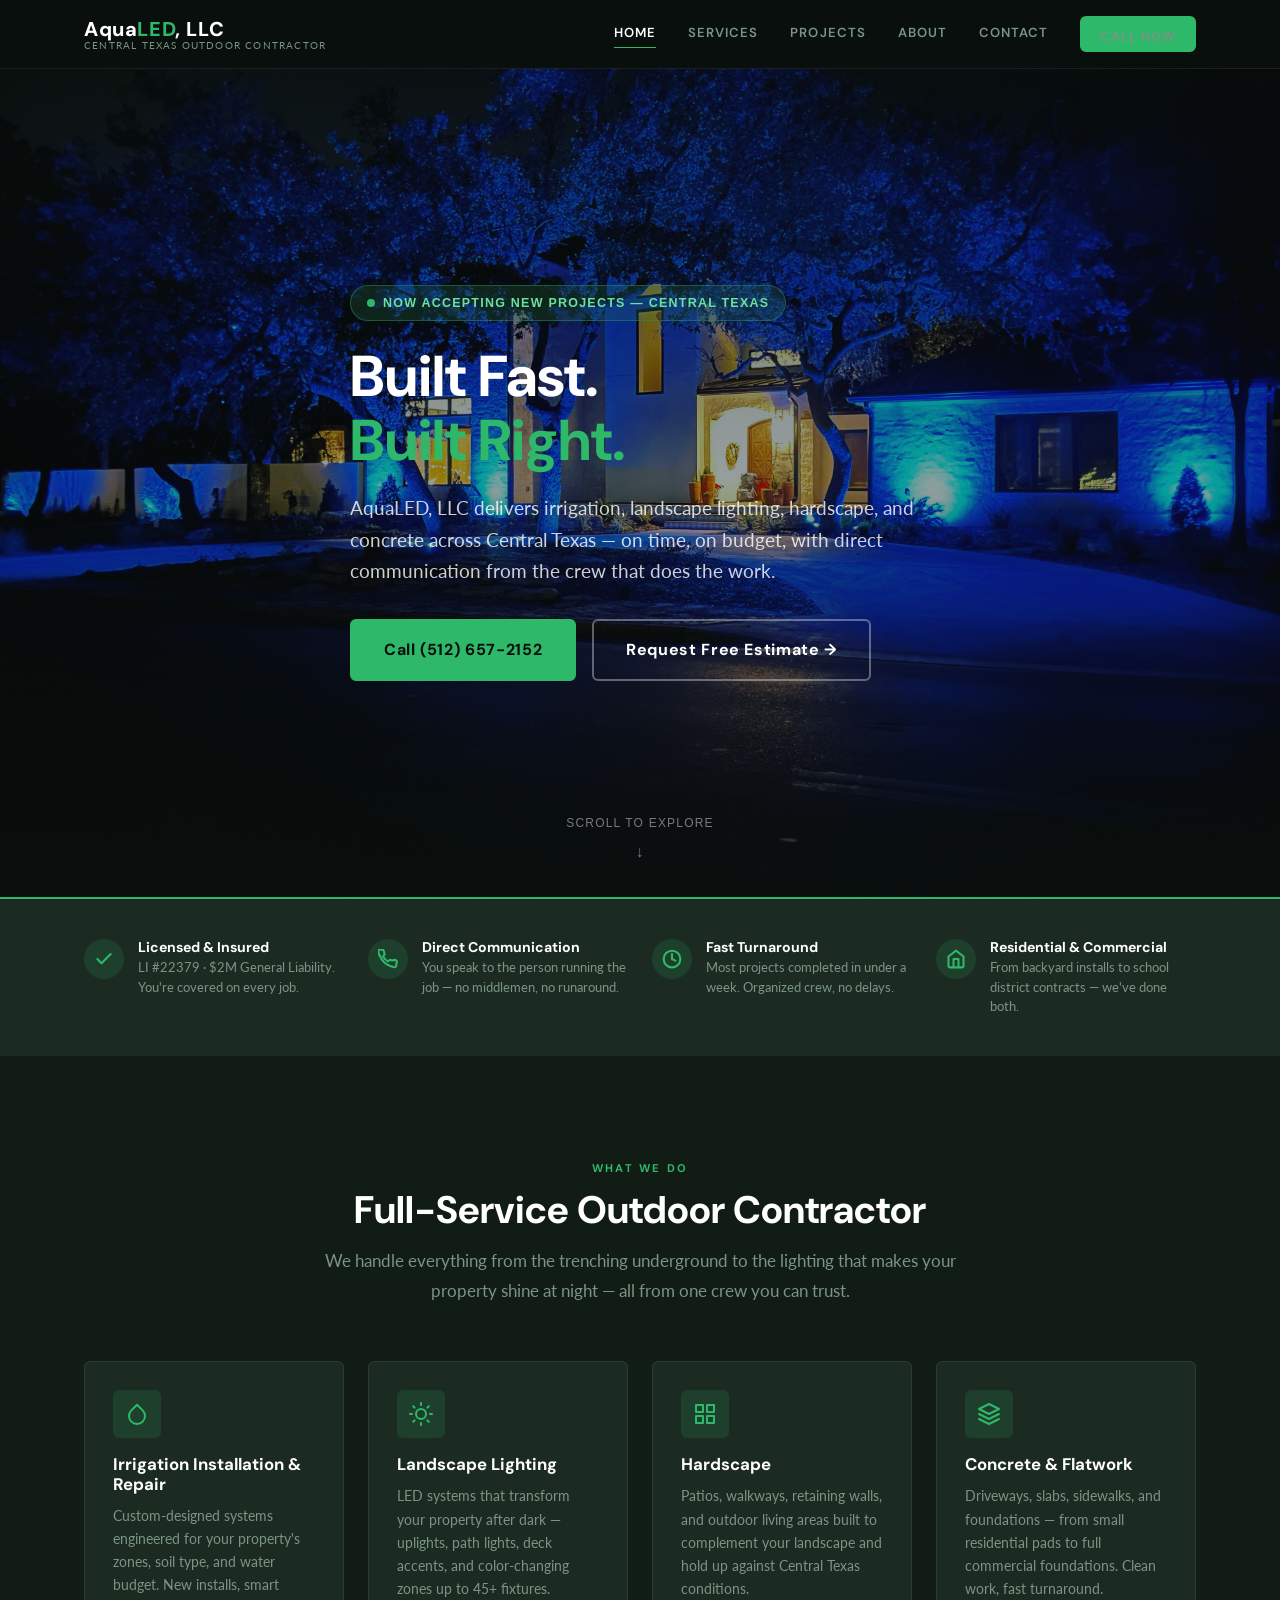
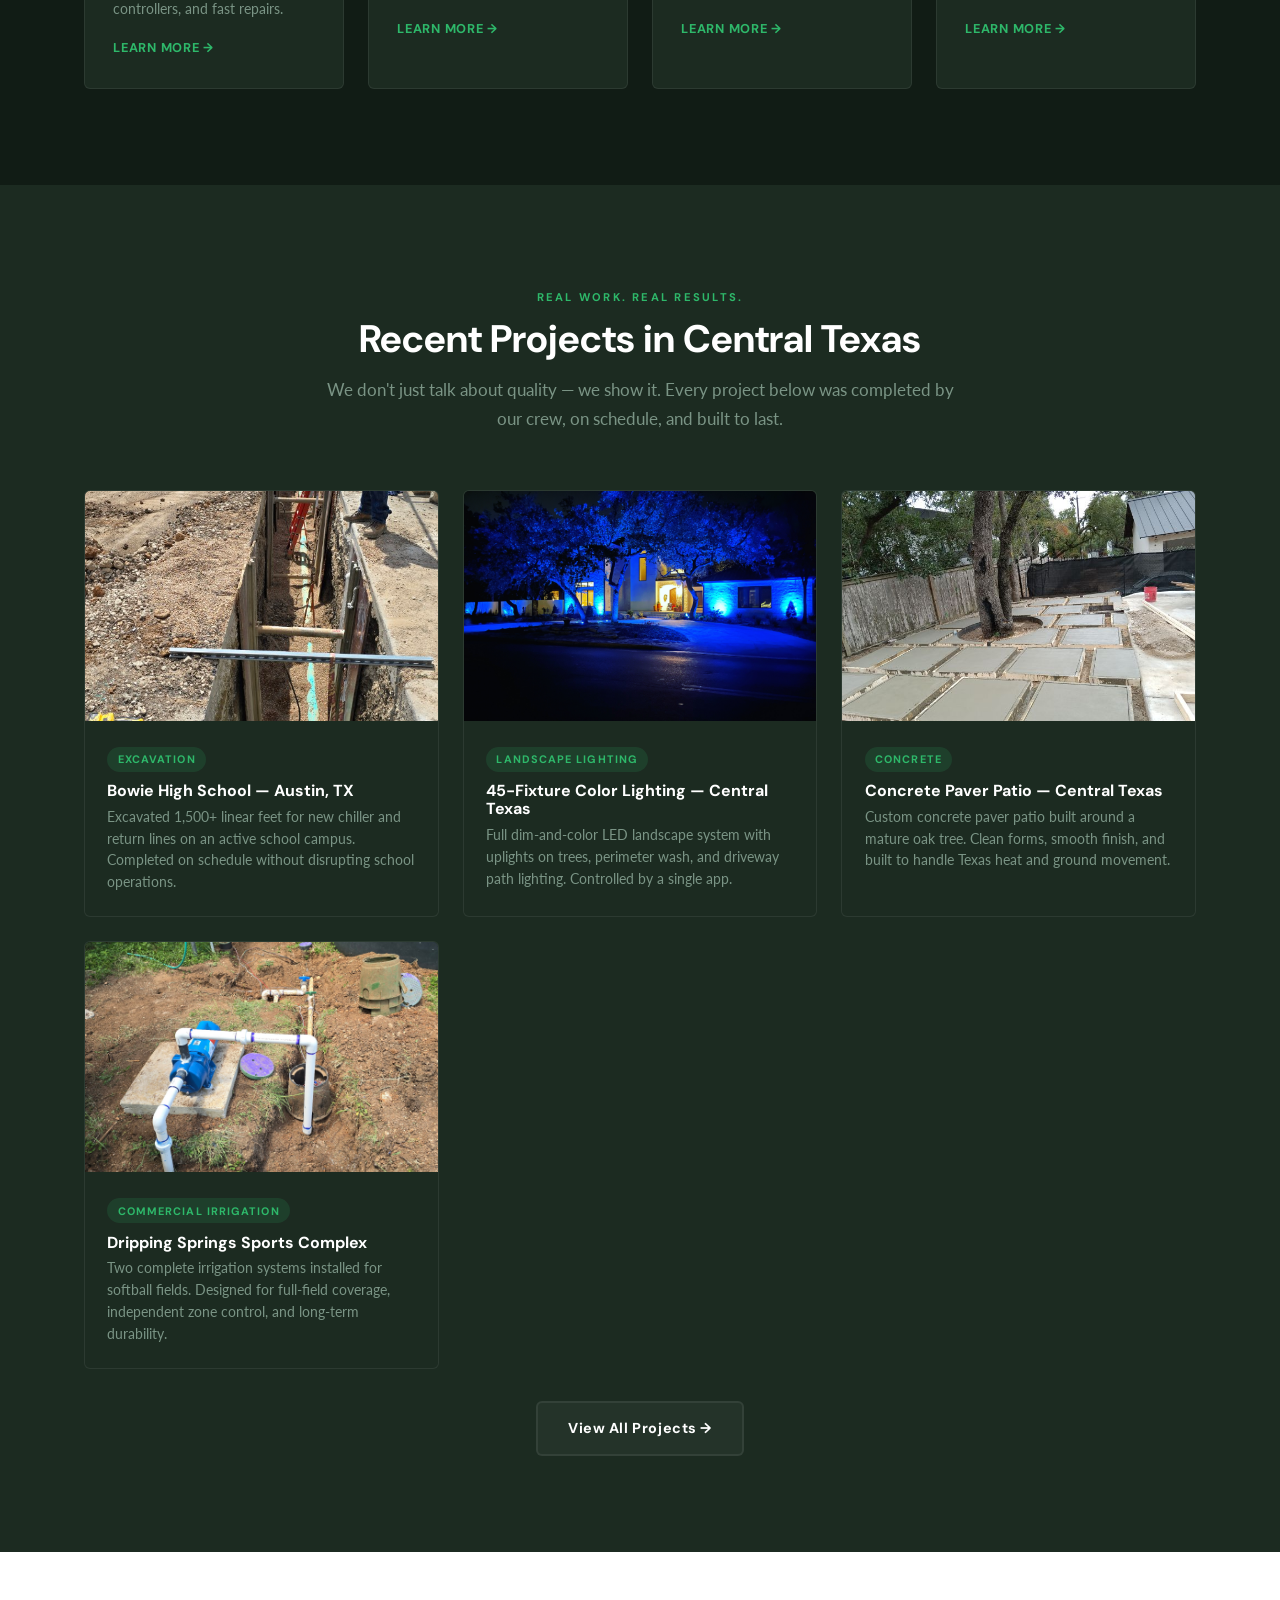
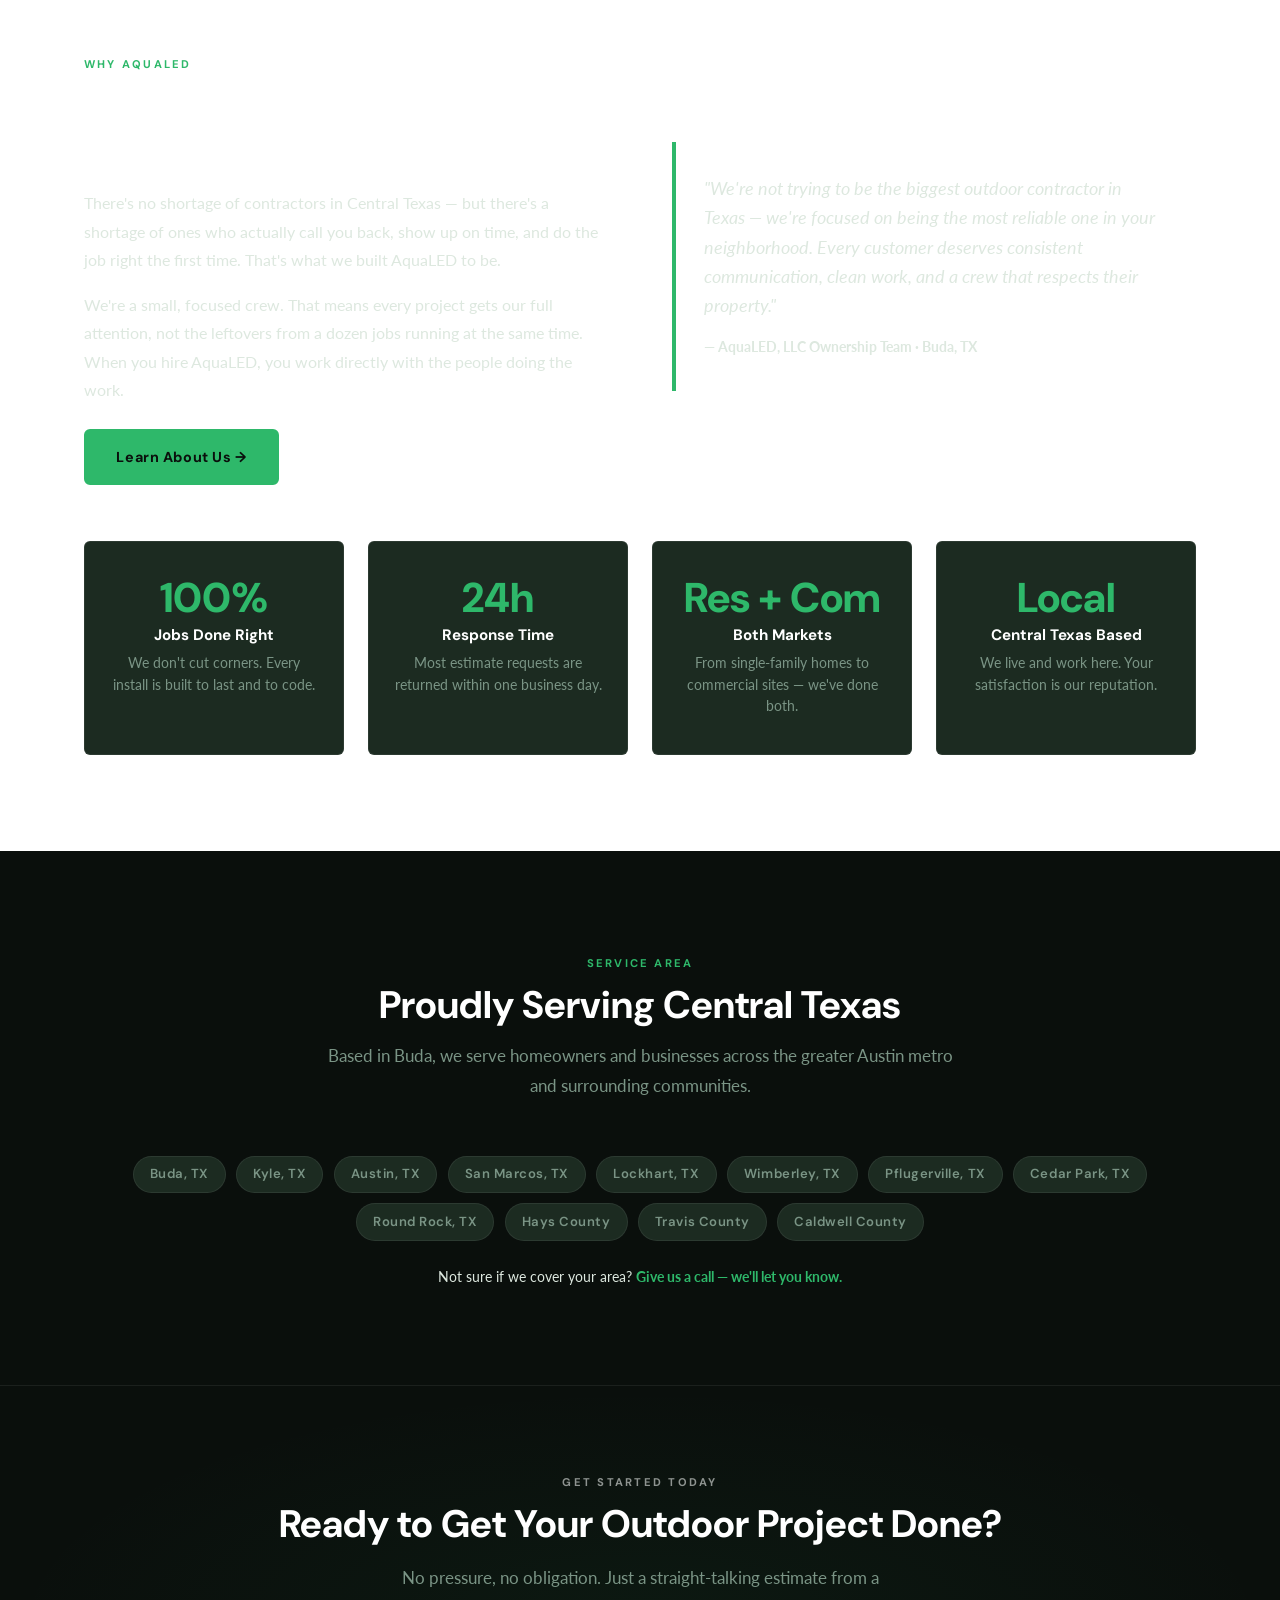
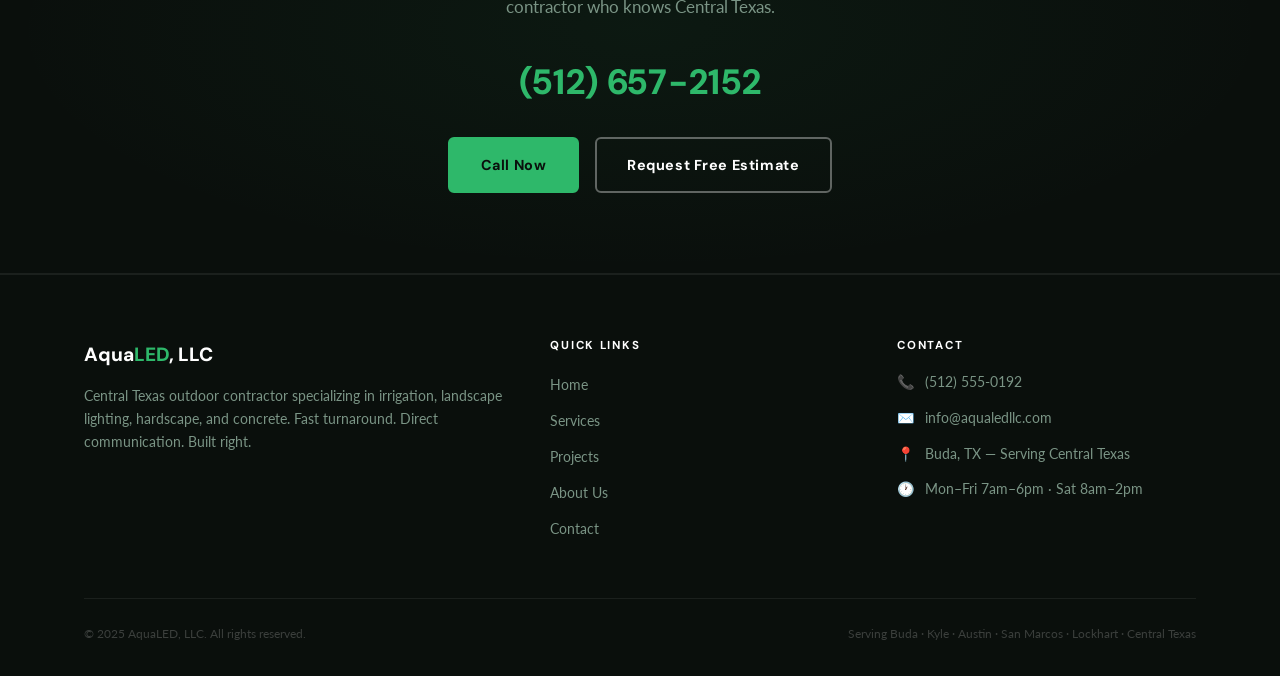
==== index.html @ 95f3dc1b "Initial site: dark luxury redesign with real photos and correct content - Full dark charcoal theme r" ====
<!DOCTYPE html>
<html lang="en">
<head>
  <meta charset="UTF-8" />
  <meta name="viewport" content="width=device-width, initial-scale=1.0" />
  <title>AquaLED, LLC — Irrigation, Landscape Lighting & Drainage | Central Texas</title>
  <meta name="description" content="AquaLED, LLC is Central Texas' trusted outdoor contractor specializing in irrigation installation and repair, landscape lighting, drainage, and underground utilities. Serving Buda, Kyle, Austin, San Marcos, and surrounding areas." />
  <meta name="keywords" content="irrigation installation Central Texas, irrigation repair Buda TX, landscape lighting Austin, drainage contractor Kyle TX, underground utilities San Marcos" />
  <link rel="canonical" href="https://www.aqualedtx.com/" />

  <!-- Google Fonts -->
  <link rel="preconnect" href="https://fonts.googleapis.com" />
  <link rel="preconnect" href="https://fonts.gstatic.com" crossorigin />
  <link href="https://fonts.googleapis.com/css2?family=DM+Sans:wght@400;500;600;700;800&family=Lato:wght@400;700&display=swap" rel="stylesheet" />

  <link rel="stylesheet" href="style.css" />

  <!-- Homepage-specific styles -->
  <style>
    /* ── HERO ───────────────────────────────────────── */
    .home-hero {
      min-height: 92vh;
      background:
        linear-gradient(to bottom, rgba(10,15,12,0.6) 0%, rgba(10,15,12,0.4) 50%, rgba(10,15,12,0.85) 100%),
        url('assets/photos/F9F46C57-C317-47E6-A26F-493493701300.jpg') center/cover no-repeat;
      display: flex;
      align-items: center;
      position: relative;
    }

    .hero-content {
      max-width: 760px;
    }

    .hero-badge {
      display: inline-flex;
      align-items: center;
      gap: 0.5rem;
      background: rgba(46,139,87,0.2);
      border: 1px solid rgba(46,139,87,0.5);
      color: #6be0a0;
      font-family: 'Montserrat', sans-serif;
      font-size: 0.78rem;
      font-weight: 700;
      letter-spacing: 0.1em;
      text-transform: uppercase;
      padding: 0.4rem 1rem;
      border-radius: 30px;
      margin-bottom: 1.5rem;
    }

    .hero-badge::before {
      content: '';
      width: 8px;
      height: 8px;
      background: var(--green);
      border-radius: 50%;
      animation: pulse 2s infinite;
    }

    @keyframes pulse {
      0%, 100% { opacity: 1; transform: scale(1); }
      50% { opacity: 0.5; transform: scale(1.3); }
    }

    .home-hero h1 {
      color: var(--white);
      font-size: clamp(2.2rem, 5.5vw, 3.6rem);
      line-height: 1.1;
      margin-bottom: 1.25rem;
    }

    .home-hero h1 em {
      font-style: normal;
      color: var(--green);
    }

    .hero-sub {
      color: rgba(255,255,255,0.8);
      font-size: clamp(1rem, 2vw, 1.2rem);
      max-width: 580px;
      margin-bottom: 2rem;
      line-height: 1.65;
    }

    .hero-ctas {
      display: flex;
      gap: 1rem;
      flex-wrap: wrap;
    }

    .hero-ctas .btn-primary { font-size: 1rem; padding: 0.95rem 2rem; }
    .hero-ctas .btn-outline  { font-size: 1rem; padding: 0.95rem 2rem; }

    .hero-scroll {
      position: absolute;
      bottom: 2rem;
      left: 50%;
      transform: translateX(-50%);
      color: rgba(255,255,255,0.45);
      font-size: 0.75rem;
      font-family: 'Montserrat', sans-serif;
      letter-spacing: 0.1em;
      text-transform: uppercase;
      text-align: center;
    }
    .hero-scroll::after {
      content: '↓';
      display: block;
      margin-top: 0.3rem;
      font-size: 1rem;
      animation: bounce 1.8s infinite;
    }
    @keyframes bounce {
      0%, 100% { transform: translateY(0); }
      50% { transform: translateY(6px); }
    }

    /* ── WHY CHOOSE ─────────────────────────────────── */
    .why-section { background: var(--white); }

    .why-intro {
      display: grid;
      grid-template-columns: 1fr 1fr;
      gap: 4rem;
      align-items: center;
      margin-bottom: 3.5rem;
    }

    .why-text p {
      color: var(--gray);
      margin-top: 1rem;
      font-size: 1.02rem;
      line-height: 1.75;
    }

    .why-quote {
      background: var(--offwhite);
      border-left: 4px solid var(--green);
      padding: 2rem 2rem 2rem 1.75rem;
      border-radius: 0 var(--radius) var(--radius) 0;
    }

    .why-quote blockquote {
      font-size: 1.1rem;
      color: var(--navy);
      font-style: italic;
      line-height: 1.65;
    }

    .why-quote cite {
      display: block;
      margin-top: 1rem;
      font-size: 0.85rem;
      color: var(--gray);
      font-style: normal;
      font-weight: 700;
    }

    @media (max-width: 768px) {
      .why-intro { grid-template-columns: 1fr; gap: 2rem; }
    }
  </style>
</head>
<body>

  <!-- Nav injected by components.js -->
  <script src="components.js"></script>

  <!-- ══════════════════════════════════════════════
       HERO SECTION
  ══════════════════════════════════════════════ -->
  <section class="home-hero">
    <div class="container">
      <div class="hero-content">
        <div class="hero-badge">Now Accepting New Projects — Central Texas</div>
        <h1>Built Fast.<br><em>Built Right.</em></h1>
        <p class="hero-sub">
          AquaLED, LLC delivers irrigation, landscape lighting, hardscape, and concrete across Central Texas — on time, on budget, with direct communication from the crew that does the work.
        </p>
        <div class="hero-ctas">
          <a href="tel:+15126572152" class="btn btn-primary">Call (512) 657-2152</a>
          <a href="contact.html" class="btn btn-outline">Request Free Estimate →</a>
        </div>
      </div>
    </div>
    <div class="hero-scroll">Scroll to explore</div>
  </section>

  <!-- ══════════════════════════════════════════════
       TRUST BAR
  ══════════════════════════════════════════════ -->
  <div class="trust-bar">
    <div class="container">
      <div class="trust-items">
        <div class="trust-item">
          <div class="trust-icon">
            <svg width="20" height="20" viewBox="0 0 24 24" fill="none" stroke="currentColor" stroke-width="2.5" stroke-linecap="round" stroke-linejoin="round"><polyline points="20 6 9 17 4 12"/></svg>
          </div>
          <div>
            <h4>Licensed &amp; Insured</h4>
            <p>LI #22379 · $2M General Liability. You're covered on every job.</p>
          </div>
        </div>
        <div class="trust-item">
          <div class="trust-icon">
            <svg width="20" height="20" viewBox="0 0 24 24" fill="none" stroke="currentColor" stroke-width="2.5" stroke-linecap="round" stroke-linejoin="round"><path d="M22 16.92v3a2 2 0 01-2.18 2 19.79 19.79 0 01-8.63-3.07A19.5 19.5 0 013.07 9.81a19.79 19.79 0 01-3.07-8.67A2 2 0 012 .84h3a2 2 0 012 1.72c.127.96.361 1.903.7 2.81a2 2 0 01-.45 2.11L6.09 8.91a16 16 0 006 6l1.27-1.27a2 2 0 012.11-.45c.907.339 1.85.573 2.81.7A2 2 0 0122 16.92z"/></svg>
          </div>
          <div>
            <h4>Direct Communication</h4>
            <p>You speak to the person running the job — no middlemen, no runaround.</p>
          </div>
        </div>
        <div class="trust-item">
          <div class="trust-icon">
            <svg width="20" height="20" viewBox="0 0 24 24" fill="none" stroke="currentColor" stroke-width="2.5" stroke-linecap="round" stroke-linejoin="round"><circle cx="12" cy="12" r="10"/><polyline points="12 6 12 12 16 14"/></svg>
          </div>
          <div>
            <h4>Fast Turnaround</h4>
            <p>Most projects completed in under a week. Organized crew, no delays.</p>
          </div>
        </div>
        <div class="trust-item">
          <div class="trust-icon">
            <svg width="20" height="20" viewBox="0 0 24 24" fill="none" stroke="currentColor" stroke-width="2.5" stroke-linecap="round" stroke-linejoin="round"><path d="M3 9l9-7 9 7v11a2 2 0 01-2 2H5a2 2 0 01-2-2z"/><polyline points="9 22 9 12 15 12 15 22"/></svg>
          </div>
          <div>
            <h4>Residential &amp; Commercial</h4>
            <p>From backyard installs to school district contracts — we've done both.</p>
          </div>
        </div>
      </div>
    </div>
  </div>

  <!-- ══════════════════════════════════════════════
       SERVICES PREVIEW
  ══════════════════════════════════════════════ -->
  <section>
    <div class="container">
      <div class="section-header">
        <span class="section-label">What We Do</span>
        <h2>Full-Service Outdoor Contractor</h2>
        <p>We handle everything from the trenching underground to the lighting that makes your property shine at night — all from one crew you can trust.</p>
      </div>

      <div class="services-grid">
        <!-- Irrigation -->
        <div class="service-card">
          <div class="service-card-body">
            <div class="service-icon">
              <svg width="24" height="24" viewBox="0 0 24 24" fill="none" stroke="currentColor" stroke-width="2" stroke-linecap="round" stroke-linejoin="round"><path d="M12 2.69l5.66 5.66a8 8 0 11-11.31 0z"/></svg>
            </div>
            <h3>Irrigation Installation &amp; Repair</h3>
            <p>Custom-designed systems engineered for your property's zones, soil type, and water budget. New installs, smart controllers, and fast repairs.</p>
            <a href="services.html#irrigation" class="card-link">Learn More →</a>
          </div>
        </div>

        <!-- Lighting -->
        <div class="service-card">
          <div class="service-card-body">
            <div class="service-icon">
              <svg width="24" height="24" viewBox="0 0 24 24" fill="none" stroke="currentColor" stroke-width="2" stroke-linecap="round" stroke-linejoin="round"><circle cx="12" cy="12" r="5"/><line x1="12" y1="1" x2="12" y2="3"/><line x1="12" y1="21" x2="12" y2="23"/><line x1="4.22" y1="4.22" x2="5.64" y2="5.64"/><line x1="18.36" y1="18.36" x2="19.78" y2="19.78"/><line x1="1" y1="12" x2="3" y2="12"/><line x1="21" y1="12" x2="23" y2="12"/><line x1="4.22" y1="19.78" x2="5.64" y2="18.36"/><line x1="18.36" y1="5.64" x2="19.78" y2="4.22"/></svg>
            </div>
            <h3>Landscape Lighting</h3>
            <p>LED systems that transform your property after dark — uplights, path lights, deck accents, and color-changing zones up to 45+ fixtures.</p>
            <a href="services.html#lighting" class="card-link">Learn More →</a>
          </div>
        </div>

        <!-- Hardscape -->
        <div class="service-card">
          <div class="service-card-body">
            <div class="service-icon">
              <svg width="24" height="24" viewBox="0 0 24 24" fill="none" stroke="currentColor" stroke-width="2" stroke-linecap="round" stroke-linejoin="round"><rect x="3" y="3" width="7" height="7"/><rect x="14" y="3" width="7" height="7"/><rect x="3" y="14" width="7" height="7"/><rect x="14" y="14" width="7" height="7"/></svg>
            </div>
            <h3>Hardscape</h3>
            <p>Patios, walkways, retaining walls, and outdoor living areas built to complement your landscape and hold up against Central Texas conditions.</p>
            <a href="services.html#hardscape" class="card-link">Learn More →</a>
          </div>
        </div>

        <!-- Concrete -->
        <div class="service-card">
          <div class="service-card-body">
            <div class="service-icon">
              <svg width="24" height="24" viewBox="0 0 24 24" fill="none" stroke="currentColor" stroke-width="2" stroke-linecap="round" stroke-linejoin="round"><polygon points="12 2 2 7 12 12 22 7 12 2"/><polyline points="2 17 12 22 22 17"/><polyline points="2 12 12 17 22 12"/></svg>
            </div>
            <h3>Concrete &amp; Flatwork</h3>
            <p>Driveways, slabs, sidewalks, and foundations — from small residential pads to full commercial foundations. Clean work, fast turnaround.</p>
            <a href="services.html#concrete" class="card-link">Learn More →</a>
          </div>
        </div>
      </div>
    </div>
  </section>

  <!-- ══════════════════════════════════════════════
       REAL PROJECTS / RESULTS
  ══════════════════════════════════════════════ -->
  <section class="bg-offwhite">
    <div class="container">
      <div class="section-header">
        <span class="section-label">Real Work. Real Results.</span>
        <h2>Recent Projects in Central Texas</h2>
        <p>We don't just talk about quality — we show it. Every project below was completed by our crew, on schedule, and built to last.</p>
      </div>

      <div class="projects-grid">
        <div class="project-card">
          <div class="project-img">
            <img src="assets/photos/image000002.jpg" alt="Bowie High School excavation — commercial chiller lines" loading="lazy">
          </div>
          <div class="project-body">
            <span class="project-tag">Excavation</span>
            <h3>Bowie High School — Austin, TX</h3>
            <p>Excavated 1,500+ linear feet for new chiller and return lines on an active school campus. Completed on schedule without disrupting school operations.</p>
          </div>
        </div>

        <div class="project-card">
          <div class="project-img">
            <img src="assets/photos/F9F46C57-C317-47E6-A26F-493493701300.jpg" alt="45-fixture color landscape lighting installation" loading="lazy">
          </div>
          <div class="project-body">
            <span class="project-tag">Landscape Lighting</span>
            <h3>45-Fixture Color Lighting — Central Texas</h3>
            <p>Full dim-and-color LED landscape system with uplights on trees, perimeter wash, and driveway path lighting. Controlled by a single app.</p>
          </div>
        </div>

        <div class="project-card">
          <div class="project-img">
            <img src="assets/photos/IMG_20231011_133538_01.jpg" alt="Residential concrete paver patio around oak tree" loading="lazy">
          </div>
          <div class="project-body">
            <span class="project-tag">Concrete</span>
            <h3>Concrete Paver Patio — Central Texas</h3>
            <p>Custom concrete paver patio built around a mature oak tree. Clean forms, smooth finish, and built to handle Texas heat and ground movement.</p>
          </div>
        </div>

        <div class="project-card">
          <div class="project-img">
            <img src="assets/photos/7486577268095447263.jpg" alt="Commercial irrigation pump and manifold installation" loading="lazy">
          </div>
          <div class="project-body">
            <span class="project-tag">Commercial Irrigation</span>
            <h3>Dripping Springs Sports Complex</h3>
            <p>Two complete irrigation systems installed for softball fields. Designed for full-field coverage, independent zone control, and long-term durability.</p>
          </div>
        </div>
      </div>

      <div class="text-center mt-2">
        <a href="gallery.html" class="btn btn-dark">View All Projects →</a>
      </div>
    </div>
  </section>

  <!-- ══════════════════════════════════════════════
       WHY CHOOSE US
  ══════════════════════════════════════════════ -->
  <section class="why-section">
    <div class="container">
      <div class="why-intro">
        <div class="why-text">
          <span class="section-label">Why AquaLED</span>
          <h2>We Treat Your Property Like It's Our Own</h2>
          <p>There's no shortage of contractors in Central Texas — but there's a shortage of ones who actually call you back, show up on time, and do the job right the first time. That's what we built AquaLED to be.</p>
          <p>We're a small, focused crew. That means every project gets our full attention, not the leftovers from a dozen jobs running at the same time. When you hire AquaLED, you work directly with the people doing the work.</p>
          <div style="margin-top:1.5rem;">
            <a href="about.html" class="btn btn-primary">Learn About Us →</a>
          </div>
        </div>
        <div class="why-quote">
          <blockquote>
            "We're not trying to be the biggest outdoor contractor in Texas — we're focused on being the most reliable one in your neighborhood. Every customer deserves consistent communication, clean work, and a crew that respects their property."
          </blockquote>
          <cite>— AquaLED, LLC Ownership Team · Buda, TX</cite>
        </div>
      </div>

      <div class="why-grid">
        <div class="why-item">
          <div class="why-number">100%</div>
          <h3>Jobs Done Right</h3>
          <p>We don't cut corners. Every install is built to last and to code.</p>
        </div>
        <div class="why-item">
          <div class="why-number">24h</div>
          <h3>Response Time</h3>
          <p>Most estimate requests are returned within one business day.</p>
        </div>
        <div class="why-item">
          <div class="why-number">Res + Com</div>
          <h3>Both Markets</h3>
          <p>From single-family homes to commercial sites — we've done both.</p>
        </div>
        <div class="why-item">
          <div class="why-number">Local</div>
          <h3>Central Texas Based</h3>
          <p>We live and work here. Your satisfaction is our reputation.</p>
        </div>
      </div>
    </div>
  </section>

  <!-- ══════════════════════════════════════════════
       SERVICE AREA
  ══════════════════════════════════════════════ -->
  <section class="area-section">
    <div class="container">
      <div class="section-header">
        <span class="section-label">Service Area</span>
        <h2>Proudly Serving Central Texas</h2>
        <p>Based in Buda, we serve homeowners and businesses across the greater Austin metro and surrounding communities.</p>
      </div>

      <div class="area-tags" style="justify-content:center;">
        <span class="area-tag">Buda, TX</span>
        <span class="area-tag">Kyle, TX</span>
        <span class="area-tag">Austin, TX</span>
        <span class="area-tag">San Marcos, TX</span>
        <span class="area-tag">Lockhart, TX</span>
        <span class="area-tag">Wimberley, TX</span>
        <span class="area-tag">Pflugerville, TX</span>
        <span class="area-tag">Cedar Park, TX</span>
        <span class="area-tag">Round Rock, TX</span>
        <span class="area-tag">Hays County</span>
        <span class="area-tag">Travis County</span>
        <span class="area-tag">Caldwell County</span>
      </div>

      <p style="text-align:center;margin-top:1.5rem;color:var(--gray);font-size:0.9rem;">
        Not sure if we cover your area? <a href="contact.html" style="color:var(--green);font-weight:700;">Give us a call — we'll let you know.</a>
      </p>
    </div>
  </section>

  <!-- ══════════════════════════════════════════════
       CTA BANNER
  ══════════════════════════════════════════════ -->
  <section class="cta-banner">
    <div class="container">
      <span class="section-label" style="color:rgba(255,255,255,0.55);">Get Started Today</span>
      <h2>Ready to Get Your Outdoor Project Done?</h2>
      <p>No pressure, no obligation. Just a straight-talking estimate from a contractor who knows Central Texas.</p>
      <a href="tel:+15126572152" class="cta-phone">(512) 657-2152</a>
      <div class="cta-buttons">
        <a href="tel:+15126572152" class="btn btn-primary">Call Now</a>
        <a href="contact.html" class="btn btn-outline">Request Free Estimate</a>
      </div>
    </div>
  </section>

  <!-- Footer -->
  <div id="footer-placeholder"></div>

</body>
</html>
---- style.css ----
/* ============================================================
   AquaLED, LLC — Global Stylesheet  (Dark Luxury Theme)
   Palette:
     --black:    #0a0f0c  (deepest bg)
     --charcoal: #111c15  (primary bg)
     --surface:  #1c2b21  (card surface)
     --green:    #2eb86a  (accent)
     --white:    #ffffff
     --text:     #dde8df  (body on dark)
     --muted:    #7a9485
============================================================ */

/* ── RESET & BASE ─────────────────────────────────────────── */
*, *::before, *::after { box-sizing: border-box; margin: 0; padding: 0; }

:root {
  --black:       #0a0f0c;
  --charcoal:    #111c15;
  --surface:     #1c2b21;
  --surface-2:   #243329;
  --green:       #2eb86a;
  --green-hover: #38d47c;
  --green-dim:   rgba(46,184,106,0.14);
  --white:       #ffffff;
  --off-white:   #edf2ee;
  --text:        #dde8df;
  --muted:       #7a9485;
  --border:      rgba(255,255,255,0.07);
  --shadow:      0 8px 32px rgba(0,0,0,0.45);
  --radius:      6px;
  --transition:  0.25s ease;
}

html { scroll-behavior: smooth; }

body {
  font-family: 'Lato', sans-serif;
  color: var(--text);
  background: var(--charcoal);
  line-height: 1.7;
  font-size: 16px;
}

img { max-width: 100%; height: auto; display: block; }
a   { color: inherit; text-decoration: none; }
ul  { list-style: none; }

/* ── TYPOGRAPHY ───────────────────────────────────────────── */
h1, h2, h3, h4 {
  font-family: 'DM Sans', 'Montserrat', sans-serif;
  font-weight: 700;
  color: var(--white);
  line-height: 1.15;
}

h1 { font-size: clamp(2rem, 5vw, 3.2rem); }
h2 { font-size: clamp(1.6rem, 3.5vw, 2.4rem); }
h3 { font-size: clamp(1.05rem, 2vw, 1.3rem); }
h4 { font-size: 0.95rem; }

p { color: var(--text); }

.section-label {
  display: inline-block;
  font-family: 'DM Sans', 'Montserrat', sans-serif;
  font-size: 0.7rem;
  font-weight: 700;
  letter-spacing: 0.2em;
  text-transform: uppercase;
  color: var(--green);
  margin-bottom: 0.65rem;
}

/* ── LAYOUT ───────────────────────────────────────────────── */
.container {
  max-width: 1160px;
  margin: 0 auto;
  padding: 0 1.5rem;
}

section { padding: 96px 0; }

.section-header {
  text-align: center;
  max-width: 640px;
  margin: 0 auto 3.5rem;
}

.section-header p {
  margin-top: 0.85rem;
  color: var(--muted);
  font-size: 1.05rem;
  line-height: 1.75;
}

/* ── BUTTONS ──────────────────────────────────────────────── */
.btn {
  display: inline-flex;
  align-items: center;
  gap: 0.45rem;
  padding: 0.85rem 1.9rem;
  border-radius: var(--radius);
  font-family: 'DM Sans', 'Montserrat', sans-serif;
  font-weight: 700;
  font-size: 0.9rem;
  letter-spacing: 0.04em;
  cursor: pointer;
  transition: all var(--transition);
  border: 2px solid transparent;
  white-space: nowrap;
}

.btn-primary {
  background: var(--green);
  color: var(--black);
  border-color: var(--green);
}
.btn-primary:hover {
  background: var(--green-hover);
  border-color: var(--green-hover);
  transform: translateY(-2px);
  box-shadow: 0 6px 24px rgba(46,184,106,0.4);
}

.btn-outline {
  background: transparent;
  color: var(--white);
  border-color: rgba(255,255,255,0.35);
}
.btn-outline:hover {
  background: rgba(255,255,255,0.07);
  border-color: rgba(255,255,255,0.7);
}

.btn-dark {
  background: var(--surface-2);
  color: var(--white);
  border-color: var(--border);
}
.btn-dark:hover {
  background: var(--surface);
  border-color: var(--green);
  color: var(--green);
  transform: translateY(-2px);
}

/* ── NAV ──────────────────────────────────────────────────── */
#navbar {
  position: sticky;
  top: 0;
  z-index: 1000;
  background: rgba(10,15,12,0.95);
  backdrop-filter: blur(12px);
  border-bottom: 1px solid var(--border);
}

.nav-inner {
  display: flex;
  align-items: center;
  justify-content: space-between;
  height: 68px;
}

.nav-logo {
  display: flex;
  flex-direction: column;
  line-height: 1.1;
}

.nav-logo .logo-name {
  font-family: 'DM Sans', 'Montserrat', sans-serif;
  font-weight: 800;
  font-size: 1.25rem;
  color: var(--white);
  letter-spacing: 0.03em;
}

.nav-logo .logo-name span { color: var(--green); }

.nav-logo .logo-tag {
  font-size: 0.62rem;
  color: var(--muted);
  letter-spacing: 0.12em;
  text-transform: uppercase;
}

.nav-links {
  display: flex;
  align-items: center;
  gap: 2rem;
}

.nav-links a {
  font-family: 'DM Sans', 'Montserrat', sans-serif;
  font-size: 0.82rem;
  font-weight: 600;
  color: var(--muted);
  letter-spacing: 0.08em;
  text-transform: uppercase;
  transition: color var(--transition);
  position: relative;
  padding-bottom: 2px;
}

.nav-links a::after {
  content: '';
  position: absolute;
  bottom: -2px;
  left: 0;
  width: 0;
  height: 1.5px;
  background: var(--green);
  transition: width var(--transition);
}

.nav-links a:hover,
.nav-links a.active { color: var(--white); }
.nav-links a:hover::after,
.nav-links a.active::after { width: 100%; }

.nav-cta {
  padding: 0.5rem 1.1rem;
  font-size: 0.8rem;
}

/* Hamburger */
.hamburger {
  display: none;
  flex-direction: column;
  gap: 5px;
  cursor: pointer;
  background: none;
  border: none;
  padding: 4px;
}
.hamburger span {
  display: block;
  width: 24px;
  height: 2px;
  background: var(--white);
  border-radius: 2px;
  transition: all 0.3s ease;
}

/* Mobile nav */
.mobile-nav {
  display: none;
  background: var(--black);
  padding: 1.2rem 1.5rem;
  flex-direction: column;
  gap: 0.2rem;
  border-top: 1px solid var(--border);
}
.mobile-nav.open { display: flex; }
.mobile-nav a {
  font-family: 'DM Sans', 'Montserrat', sans-serif;
  font-size: 0.9rem;
  font-weight: 600;
  color: var(--muted);
  padding: 0.7rem 0;
  border-bottom: 1px solid var(--border);
  letter-spacing: 0.06em;
  text-transform: uppercase;
  transition: color var(--transition);
}
.mobile-nav a:last-child { border-bottom: none; }
.mobile-nav a:hover { color: var(--white); }

/* ── FOOTER ───────────────────────────────────────────────── */
footer {
  background: var(--black);
  color: var(--muted);
  padding: 64px 0 32px;
  border-top: 1px solid var(--border);
}

.footer-grid {
  display: grid;
  grid-template-columns: 1.4fr 1fr 1fr;
  gap: 3rem;
  margin-bottom: 3rem;
}

.footer-brand .logo-name {
  font-family: 'DM Sans', 'Montserrat', sans-serif;
  font-size: 1.2rem;
  font-weight: 800;
  color: var(--white);
}
.footer-brand .logo-name span { color: var(--green); }
.footer-brand p {
  color: var(--muted);
  font-size: 0.88rem;
  margin-top: 0.75rem;
  line-height: 1.65;
}

.footer-col h4 {
  color: var(--white);
  font-family: 'DM Sans', 'Montserrat', sans-serif;
  font-size: 0.72rem;
  letter-spacing: 0.15em;
  text-transform: uppercase;
  margin-bottom: 1.1rem;
}
.footer-col ul li {
  margin-bottom: 0.55rem;
}
.footer-col ul li a {
  color: var(--muted);
  font-size: 0.88rem;
  transition: color var(--transition);
}
.footer-col ul li a:hover { color: var(--green); }

.footer-contact-item {
  display: flex;
  gap: 0.6rem;
  align-items: flex-start;
  margin-bottom: 0.75rem;
  color: var(--muted);
  font-size: 0.88rem;
}
.footer-contact-item .ico { color: var(--green); flex-shrink: 0; }
.footer-contact-item a { transition: color var(--transition); }
.footer-contact-item a:hover { color: var(--green); }

.footer-bottom {
  border-top: 1px solid var(--border);
  padding-top: 1.5rem;
  display: flex;
  justify-content: space-between;
  align-items: center;
  font-size: 0.78rem;
  color: rgba(255,255,255,0.2);
  flex-wrap: wrap;
  gap: 0.5rem;
}

/* ── TRUST BAR ────────────────────────────────────────────── */
.trust-bar {
  background: var(--surface);
  border-top: 2px solid var(--green);
  padding: 40px 0;
}

.trust-items {
  display: grid;
  grid-template-columns: repeat(4, 1fr);
  gap: 1.5rem;
}

.trust-item {
  display: flex;
  align-items: flex-start;
  gap: 0.9rem;
}

.trust-icon {
  width: 40px;
  height: 40px;
  background: var(--green-dim);
  border-radius: 50%;
  display: flex;
  align-items: center;
  justify-content: center;
  flex-shrink: 0;
  color: var(--green);
}

.trust-item h4 {
  font-size: 0.88rem;
  margin-bottom: 0.2rem;
  color: var(--white);
}
.trust-item p {
  font-size: 0.8rem;
  color: var(--muted);
  line-height: 1.5;
}

/* ── SERVICE CARDS ────────────────────────────────────────── */
.services-grid {
  display: grid;
  grid-template-columns: repeat(auto-fit, minmax(260px, 1fr));
  gap: 1.5rem;
}

.service-card {
  background: var(--surface);
  border-radius: var(--radius);
  overflow: hidden;
  border: 1px solid var(--border);
  transition: transform var(--transition), box-shadow var(--transition), border-color var(--transition);
  position: relative;
}

.service-card::before {
  content: '';
  position: absolute;
  top: 0; left: 0; right: 0;
  height: 2px;
  background: var(--green);
  transform: scaleX(0);
  transform-origin: left;
  transition: transform 0.35s ease;
}

.service-card:hover {
  transform: translateY(-5px);
  box-shadow: 0 16px 48px rgba(0,0,0,0.5);
  border-color: rgba(46,184,106,0.25);
}
.service-card:hover::before { transform: scaleX(1); }

.service-card-body { padding: 1.75rem; }

.service-icon {
  width: 48px;
  height: 48px;
  background: var(--green-dim);
  border-radius: var(--radius);
  display: flex;
  align-items: center;
  justify-content: center;
  margin-bottom: 1.1rem;
  color: var(--green);
}

.service-card h3 {
  margin-bottom: 0.6rem;
  font-size: 1.05rem;
  color: var(--white);
}

.service-card p {
  font-size: 0.88rem;
  color: var(--muted);
  line-height: 1.65;
}

.service-card .card-link {
  display: inline-flex;
  align-items: center;
  gap: 0.3rem;
  margin-top: 1.1rem;
  font-family: 'DM Sans', 'Montserrat', sans-serif;
  font-size: 0.8rem;
  font-weight: 700;
  color: var(--green);
  letter-spacing: 0.06em;
  text-transform: uppercase;
  transition: gap var(--transition);
}
.service-card .card-link:hover { gap: 0.55rem; }

/* ── PROJECT GRID ─────────────────────────────────────────── */
.projects-grid {
  display: grid;
  grid-template-columns: repeat(auto-fit, minmax(300px, 1fr));
  gap: 1.5rem;
}

.project-card {
  background: var(--surface);
  border-radius: var(--radius);
  overflow: hidden;
  border: 1px solid var(--border);
  transition: transform var(--transition), box-shadow var(--transition);
}
.project-card:hover {
  transform: translateY(-4px);
  box-shadow: 0 16px 40px rgba(0,0,0,0.5);
}

.project-img {
  width: 100%;
  height: 230px;
  overflow: hidden;
  position: relative;
}

.project-img img {
  width: 100%;
  height: 100%;
  object-fit: cover;
  display: block;
  transition: transform 0.5s ease;
}
.project-card:hover .project-img img { transform: scale(1.05); }

.project-img-placeholder {
  width: 100%;
  height: 100%;
  background: var(--surface-2);
  display: flex;
  flex-direction: column;
  align-items: center;
  justify-content: center;
  gap: 0.5rem;
  color: var(--muted);
  font-size: 0.75rem;
  letter-spacing: 0.1em;
  text-transform: uppercase;
  font-family: 'DM Sans', sans-serif;
}

.project-body { padding: 1.4rem; }

.project-tag {
  display: inline-block;
  font-size: 0.68rem;
  font-weight: 700;
  font-family: 'DM Sans', 'Montserrat', sans-serif;
  letter-spacing: 0.1em;
  text-transform: uppercase;
  background: var(--green-dim);
  color: var(--green);
  padding: 0.2rem 0.65rem;
  border-radius: 20px;
  margin-bottom: 0.65rem;
}

.project-body h3 {
  font-size: 1rem;
  margin-bottom: 0.4rem;
  color: var(--white);
}

.project-body p {
  font-size: 0.85rem;
  color: var(--muted);
  line-height: 1.6;
}

/* ── SERVICE AREA ─────────────────────────────────────────── */
.area-section { background: var(--black); }

.area-tags {
  display: flex;
  flex-wrap: wrap;
  gap: 0.65rem;
  margin-top: 1.5rem;
}

.area-tag {
  background: var(--surface);
  border: 1px solid var(--border);
  color: var(--muted);
  font-family: 'DM Sans', 'Montserrat', sans-serif;
  font-size: 0.82rem;
  font-weight: 600;
  padding: 0.4rem 1rem;
  border-radius: 30px;
  transition: all var(--transition);
  letter-spacing: 0.04em;
}

.area-tag:hover {
  background: var(--green-dim);
  color: var(--green);
  border-color: rgba(46,184,106,0.35);
}

/* ── CTA BANNER ───────────────────────────────────────────── */
.cta-banner {
  background: var(--black);
  border-top: 1px solid var(--border);
  border-bottom: 1px solid var(--border);
  padding: 80px 0;
  text-align: center;
  position: relative;
  overflow: hidden;
}

.cta-banner::before {
  content: '';
  position: absolute;
  inset: 0;
  background: radial-gradient(ellipse at center, rgba(46,184,106,0.06) 0%, transparent 70%);
  pointer-events: none;
}

.cta-banner h2 { color: var(--white); position: relative; }
.cta-banner p  {
  color: var(--muted);
  font-size: 1.05rem;
  margin: 1rem auto 2rem;
  max-width: 540px;
  position: relative;
  line-height: 1.75;
}

.cta-phone {
  font-family: 'DM Sans', 'Montserrat', sans-serif;
  font-size: 2.2rem;
  font-weight: 800;
  color: var(--green);
  display: block;
  margin-bottom: 1.5rem;
  position: relative;
  letter-spacing: 0.02em;
  transition: color var(--transition);
}
.cta-phone:hover { color: var(--green-hover); }

.cta-buttons {
  display: flex;
  gap: 1rem;
  justify-content: center;
  flex-wrap: wrap;
  position: relative;
}

/* ── WHY US ───────────────────────────────────────────────── */
.why-grid {
  display: grid;
  grid-template-columns: repeat(auto-fit, minmax(220px, 1fr));
  gap: 1.5rem;
}

.why-item {
  text-align: center;
  padding: 2.25rem 1.5rem;
  border-radius: var(--radius);
  background: var(--surface);
  border: 1px solid var(--border);
  transition: border-color var(--transition), transform var(--transition);
}
.why-item:hover {
  border-color: rgba(46,184,106,0.3);
  transform: translateY(-3px);
}

.why-number {
  font-family: 'DM Sans', 'Montserrat', sans-serif;
  font-size: 2.6rem;
  font-weight: 800;
  color: var(--green);
  line-height: 1;
  margin-bottom: 0.5rem;
}

.why-item h3 {
  font-size: 0.95rem;
  margin-bottom: 0.5rem;
  color: var(--white);
}

.why-item p {
  font-size: 0.85rem;
  color: var(--muted);
  line-height: 1.6;
}

/* ── FORM ─────────────────────────────────────────────────── */
.form-grid {
  display: grid;
  grid-template-columns: 1fr 1fr;
  gap: 1.25rem;
}

.form-group {
  display: flex;
  flex-direction: column;
  gap: 0.4rem;
}

.form-group.full { grid-column: 1 / -1; }

.form-group label {
  font-family: 'DM Sans', 'Montserrat', sans-serif;
  font-size: 0.75rem;
  font-weight: 700;
  color: var(--muted);
  letter-spacing: 0.1em;
  text-transform: uppercase;
}

.form-group input,
.form-group textarea,
.form-group select {
  padding: 0.75rem 1rem;
  border: 1.5px solid var(--border);
  border-radius: var(--radius);
  font-family: 'Lato', sans-serif;
  font-size: 0.95rem;
  color: var(--text);
  background: var(--surface);
  transition: border-color var(--transition), box-shadow var(--transition);
  outline: none;
  width: 100%;
}

.form-group input::placeholder,
.form-group textarea::placeholder { color: var(--muted); opacity: 0.6; }

.form-group input:focus,
.form-group textarea:focus,
.form-group select:focus {
  border-color: var(--green);
  box-shadow: 0 0 0 3px rgba(46,184,106,0.12);
}

.form-group textarea { min-height: 130px; resize: vertical; }

/* ── PAGE HERO (inner pages) ──────────────────────────────── */
.page-hero {
  background: linear-gradient(135deg, var(--black) 0%, var(--surface) 100%);
  padding: 80px 0 60px;
  text-align: center;
  border-bottom: 1px solid var(--border);
}
.page-hero h1 { color: var(--white); }
.page-hero p  { color: var(--muted); margin-top: 0.75rem; font-size: 1.05rem; }

/* ── UTILITY ──────────────────────────────────────────────── */
.text-center { text-align: center; }
.mt-2 { margin-top: 2rem; }
.mt-1 { margin-top: 1rem; }
.bg-surface { background: var(--surface); }
.bg-black   { background: var(--black); }

/* legacy alias for any bg-offwhite refs */
.bg-offwhite { background: var(--surface); }

/* ── RESPONSIVE ───────────────────────────────────────────── */
@media (max-width: 900px) {
  .nav-links { display: none; }
  .hamburger { display: flex; }
  .footer-grid { grid-template-columns: 1fr 1fr; }
  .trust-items { grid-template-columns: 1fr 1fr; }
}

@media (max-width: 600px) {
  section { padding: 64px 0; }
  .footer-grid { grid-template-columns: 1fr; gap: 2rem; }
  .trust-items { grid-template-columns: 1fr; }
  .form-grid { grid-template-columns: 1fr; }
  .footer-bottom { flex-direction: column; text-align: center; }
}
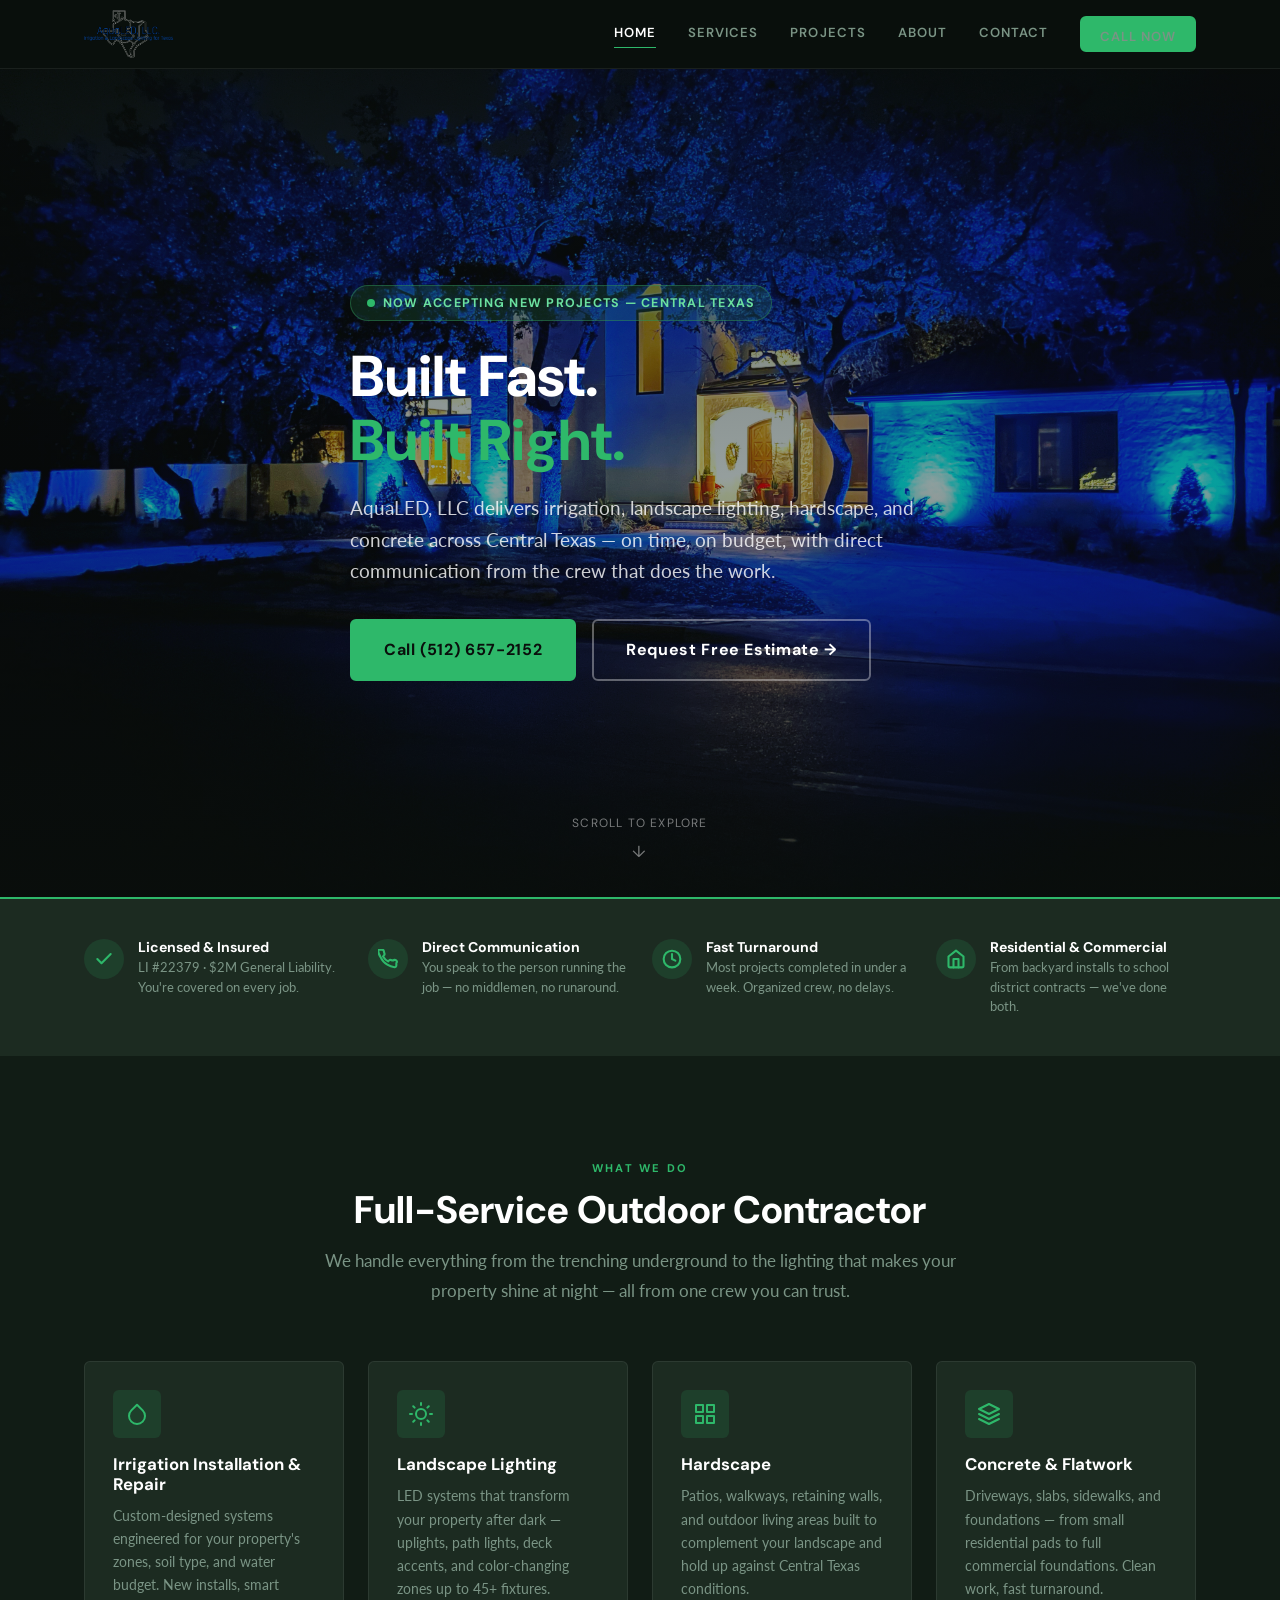
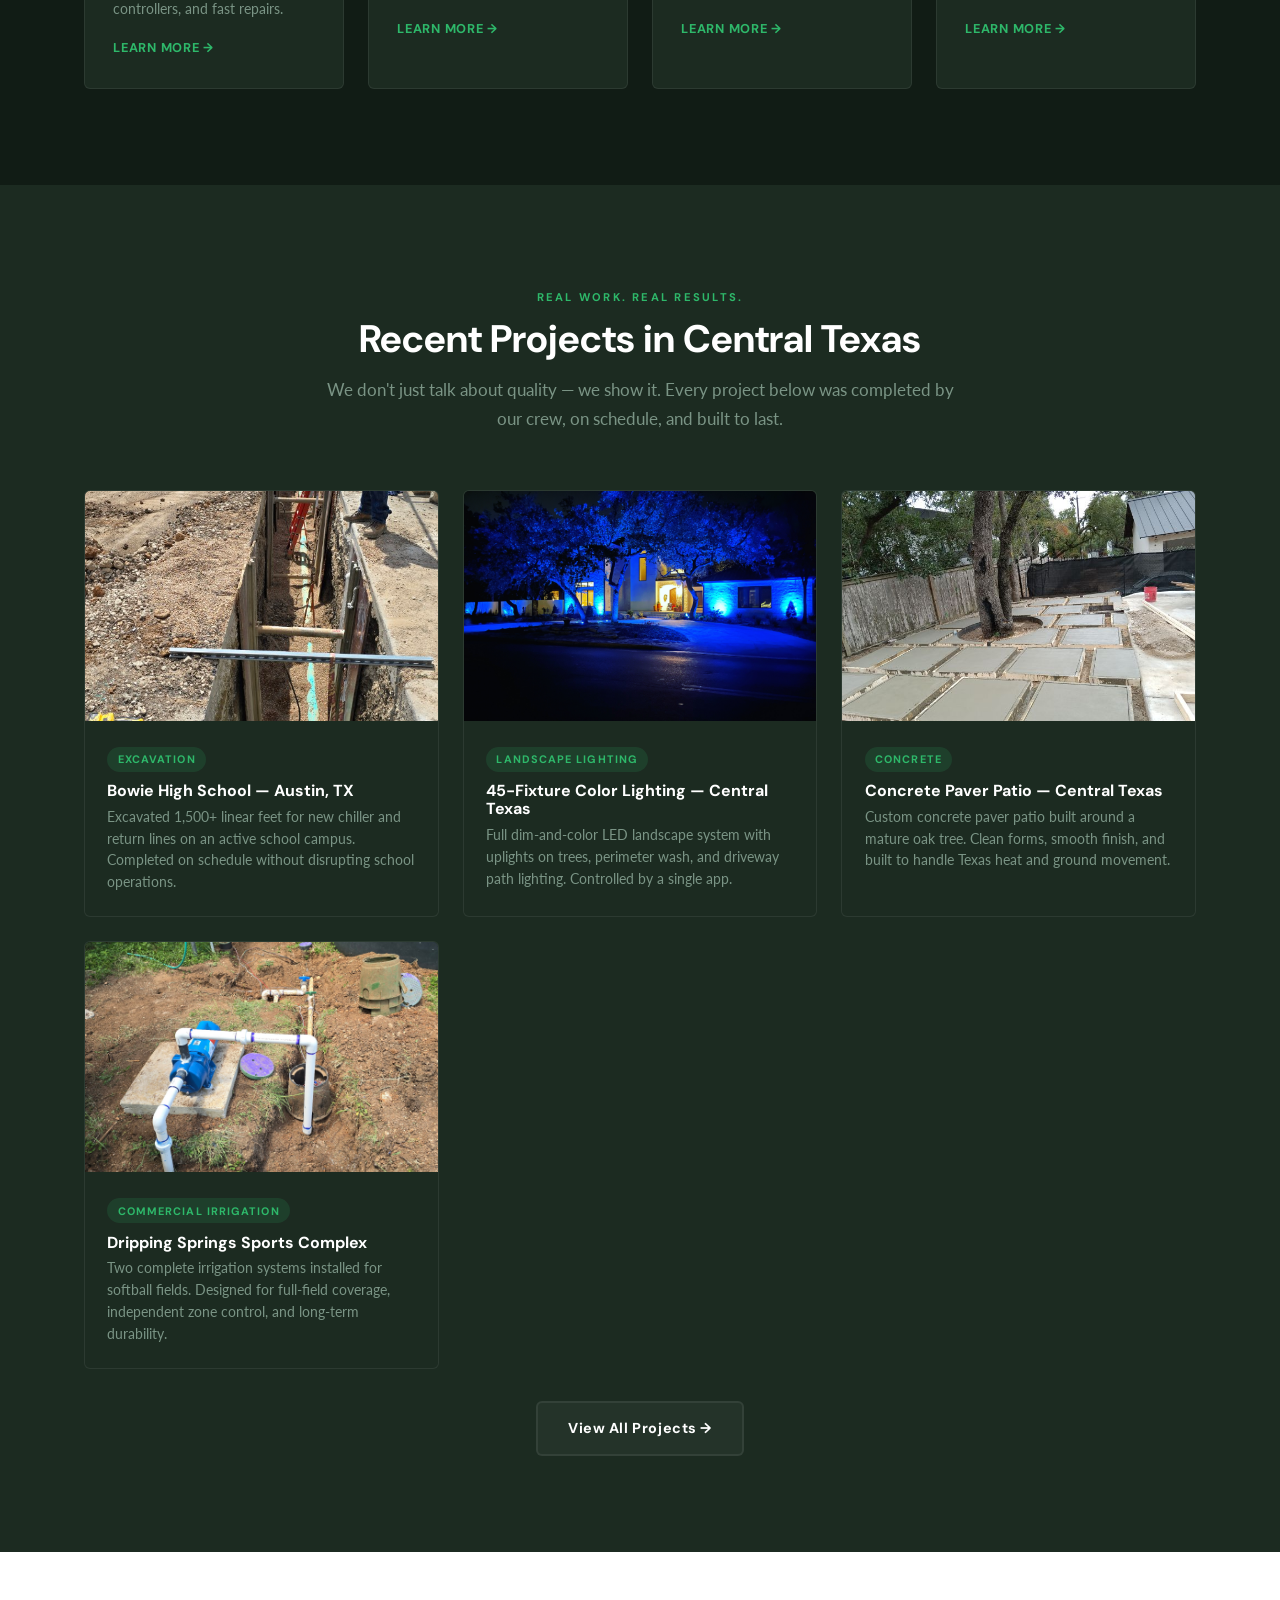
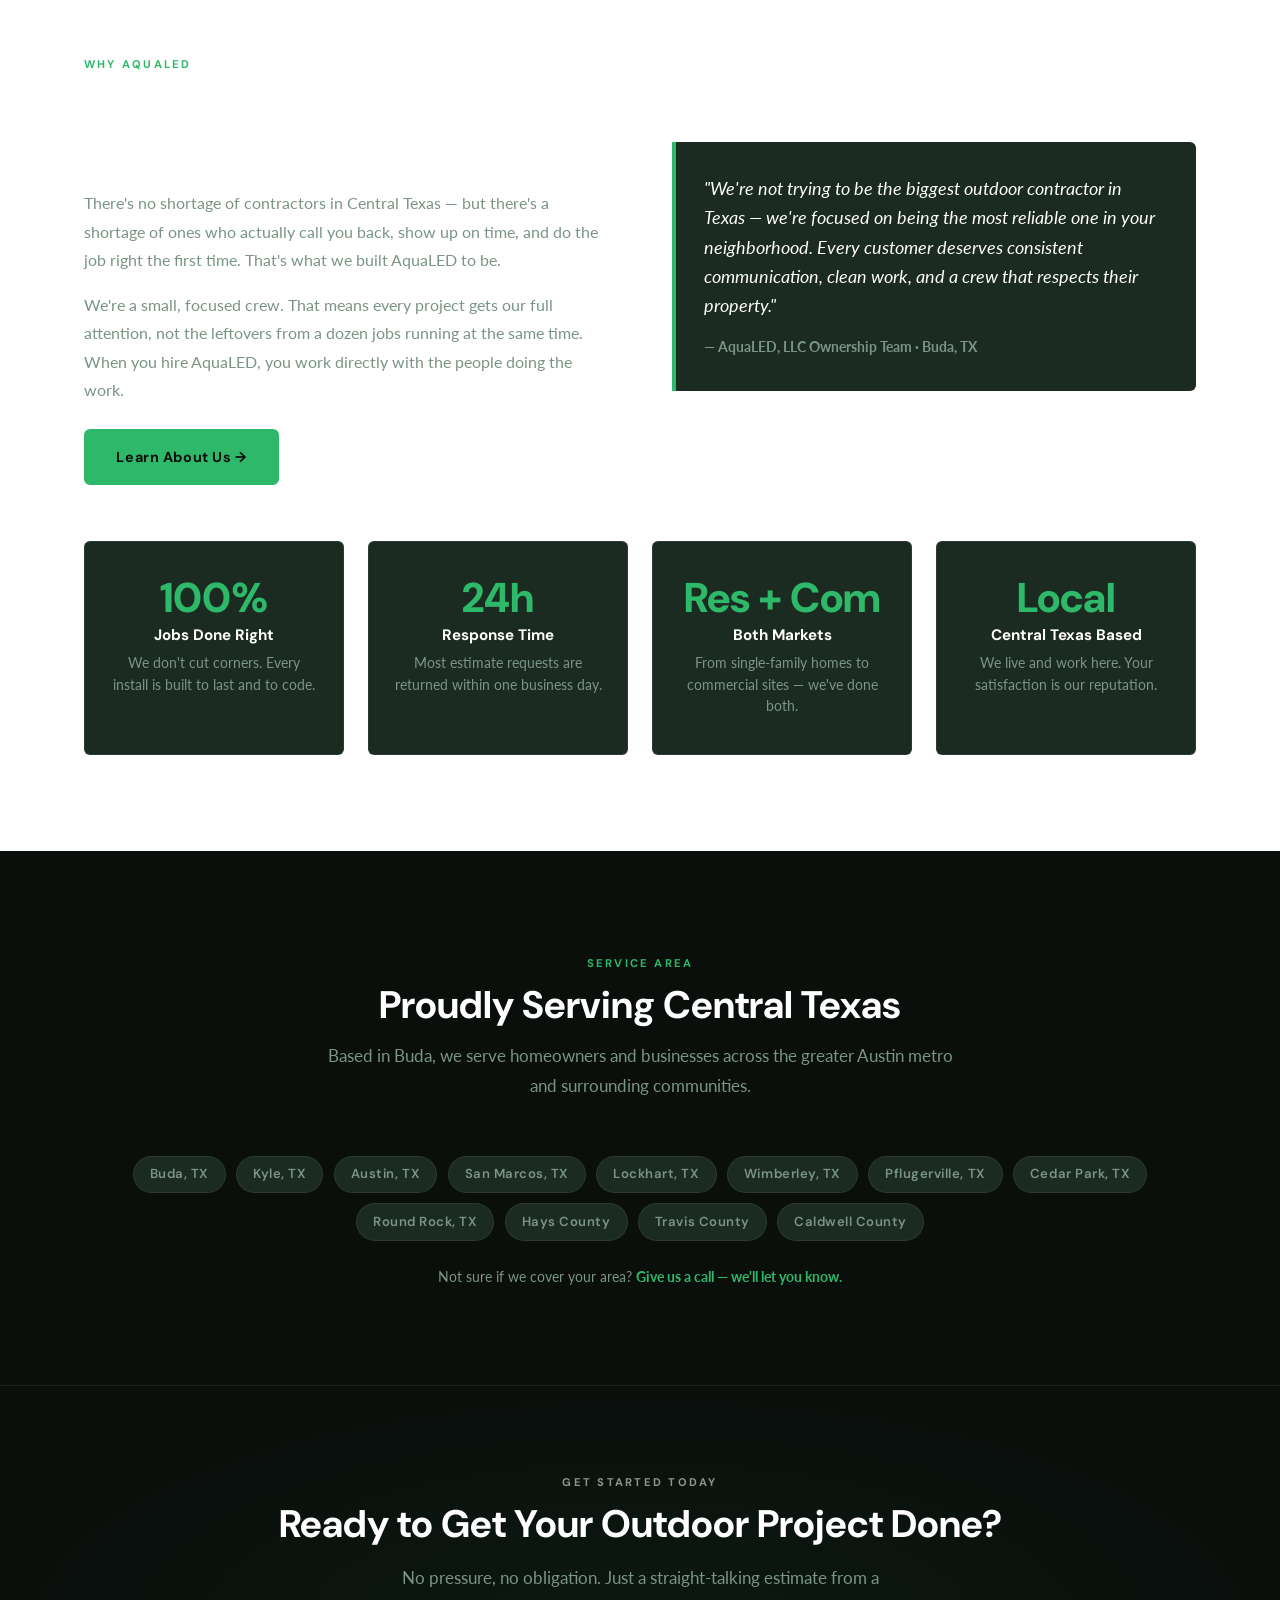
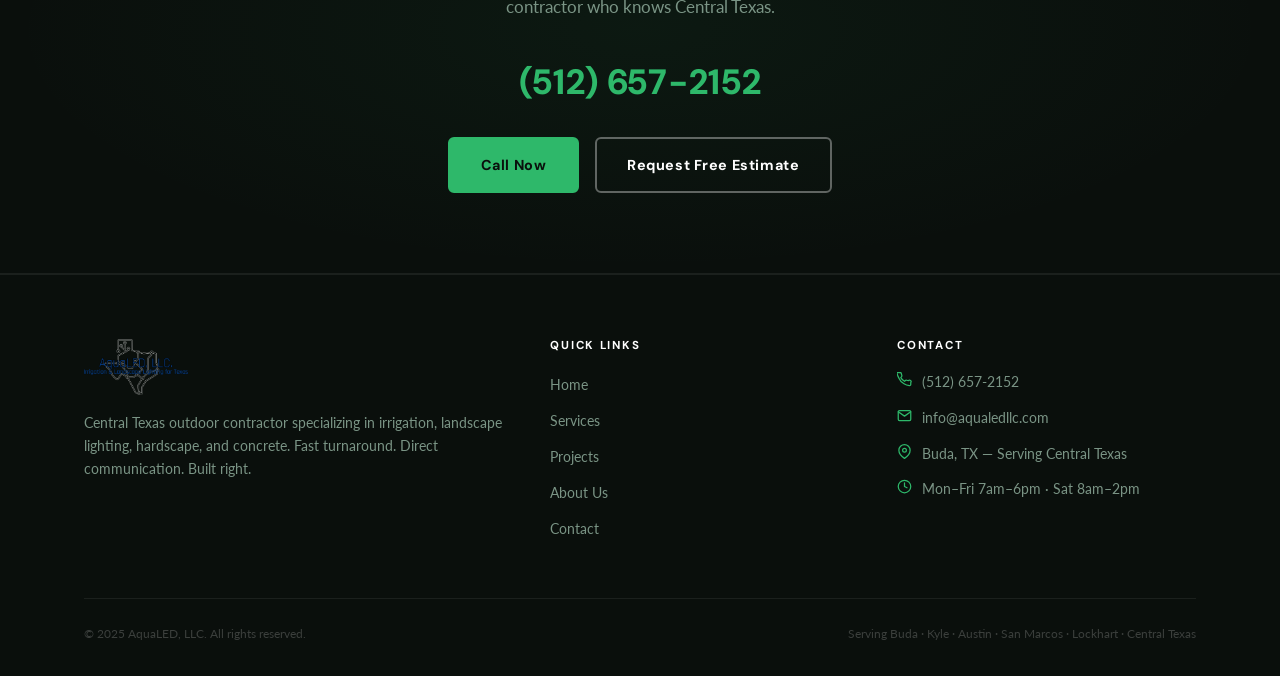
==== commit bd013daf: "Sweep all pages: real phone, DM Sans, dark theme vars, drop 24hr estimate claim" ====
--- a/index.html
+++ b/index.html
@@ -39,7 +39,7 @@
       background: rgba(46,139,87,0.2);
       border: 1px solid rgba(46,139,87,0.5);
       color: #6be0a0;
-      font-family: 'Montserrat', sans-serif;
+      font-family: 'DM Sans', sans-serif;
       font-size: 0.78rem;
       font-weight: 700;
       letter-spacing: 0.1em;
@@ -99,7 +99,7 @@
       transform: translateX(-50%);
       color: rgba(255,255,255,0.45);
       font-size: 0.75rem;
-      font-family: 'Montserrat', sans-serif;
+      font-family: 'DM Sans', sans-serif;
       letter-spacing: 0.1em;
       text-transform: uppercase;
       text-align: center;
@@ -128,14 +128,14 @@
     }
 
     .why-text p {
-      color: var(--gray);
+      color: var(--muted);
       margin-top: 1rem;
       font-size: 1.02rem;
       line-height: 1.75;
     }
 
     .why-quote {
-      background: var(--offwhite);
+      background: var(--surface);
       border-left: 4px solid var(--green);
       padding: 2rem 2rem 2rem 1.75rem;
       border-radius: 0 var(--radius) var(--radius) 0;
@@ -143,7 +143,7 @@
 
     .why-quote blockquote {
       font-size: 1.1rem;
-      color: var(--navy);
+      color: var(--white);
       font-style: italic;
       line-height: 1.65;
     }
@@ -152,7 +152,7 @@
       display: block;
       margin-top: 1rem;
       font-size: 0.85rem;
-      color: var(--gray);
+      color: var(--muted);
       font-style: normal;
       font-weight: 700;
     }
@@ -433,7 +433,7 @@
         <span class="area-tag">Caldwell County</span>
       </div>
 
-      <p style="text-align:center;margin-top:1.5rem;color:var(--gray);font-size:0.9rem;">
+      <p style="text-align:center;margin-top:1.5rem;color:var(--muted);font-size:0.9rem;">
         Not sure if we cover your area? <a href="contact.html" style="color:var(--green);font-weight:700;">Give us a call — we'll let you know.</a>
       </p>
     </div>
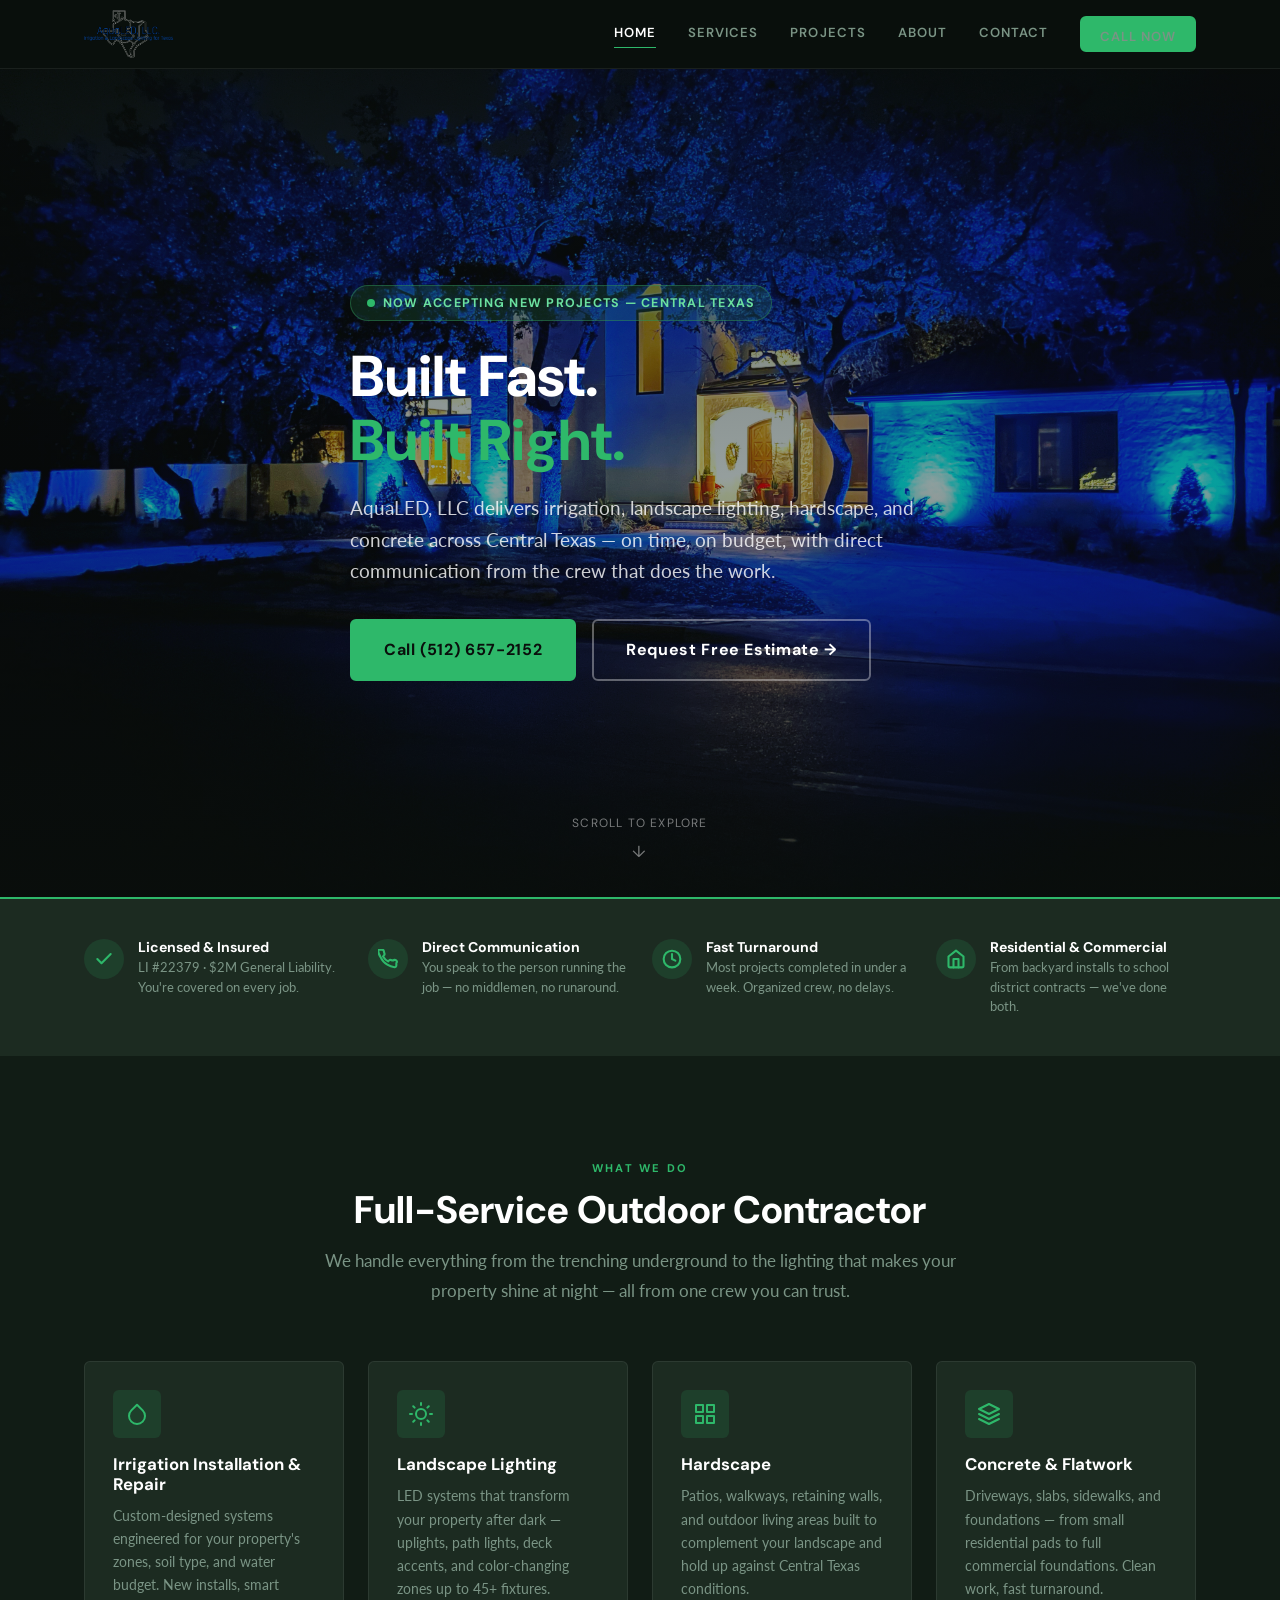
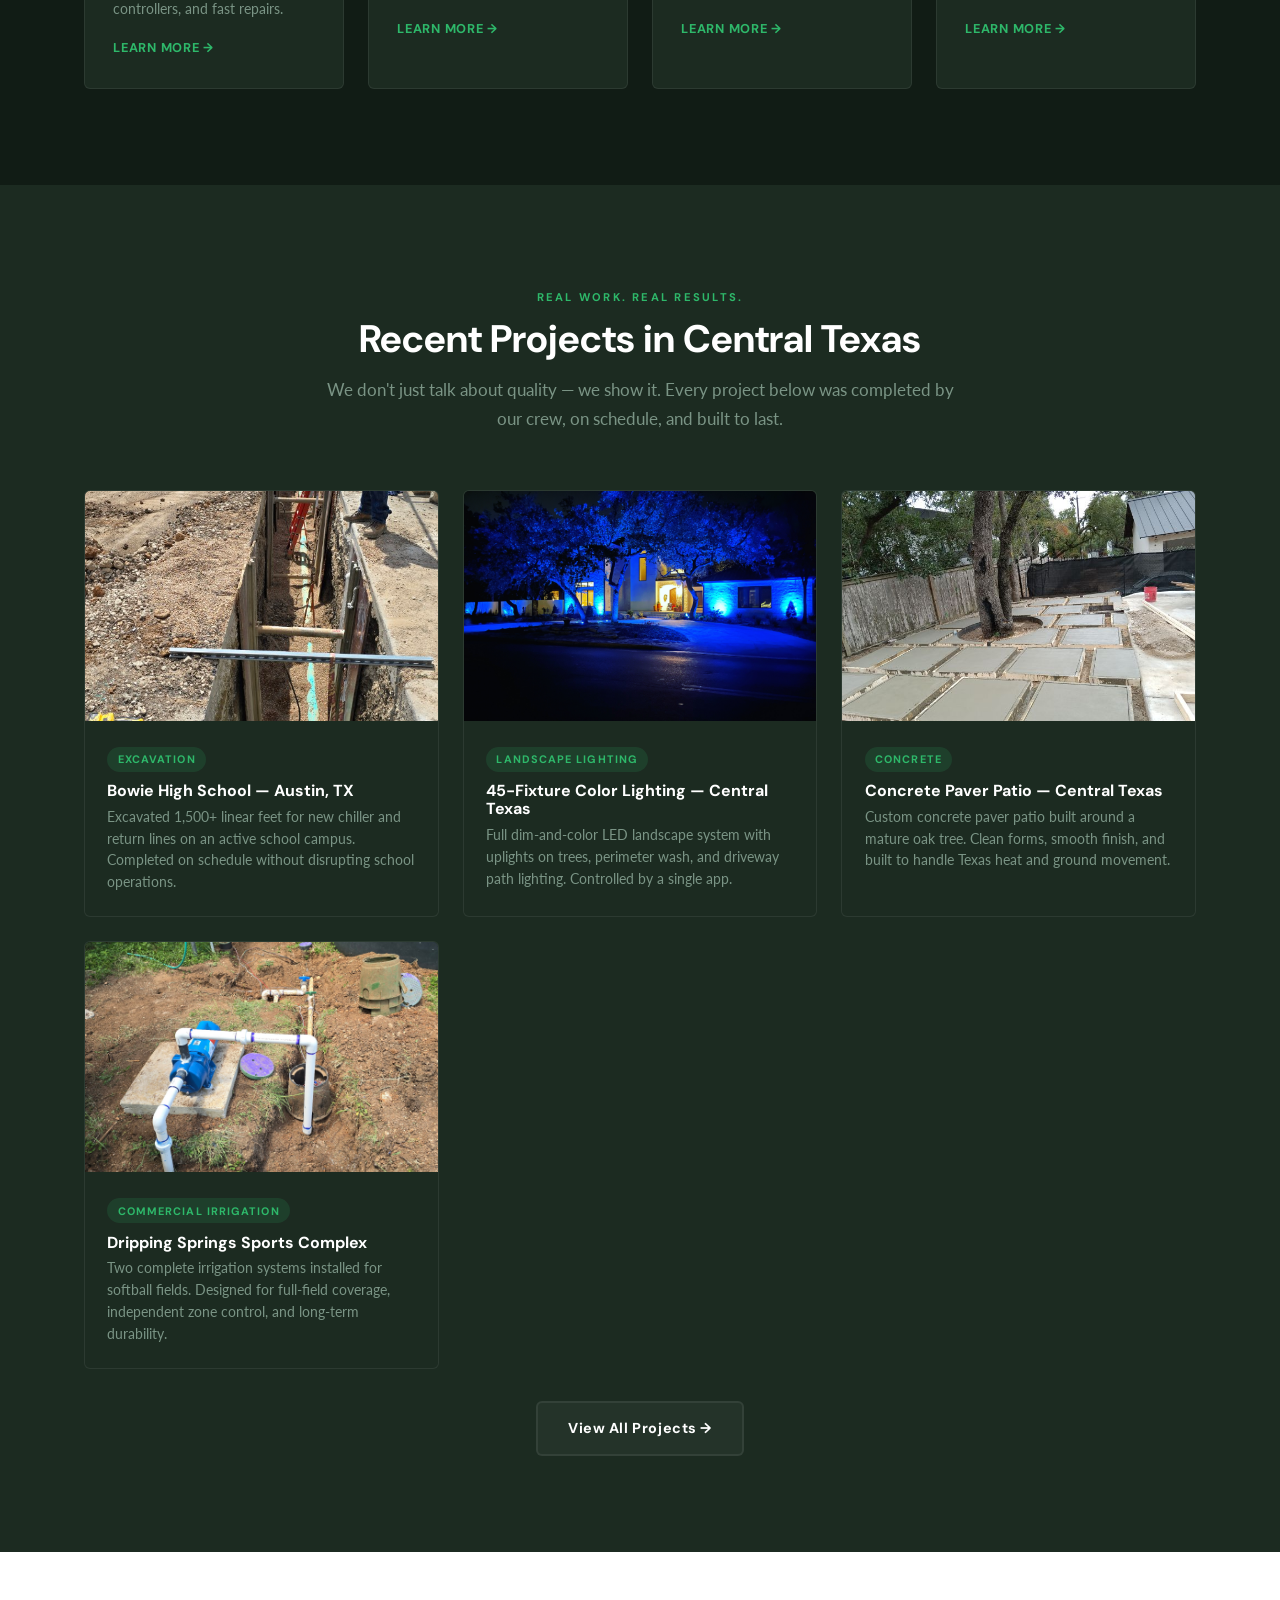
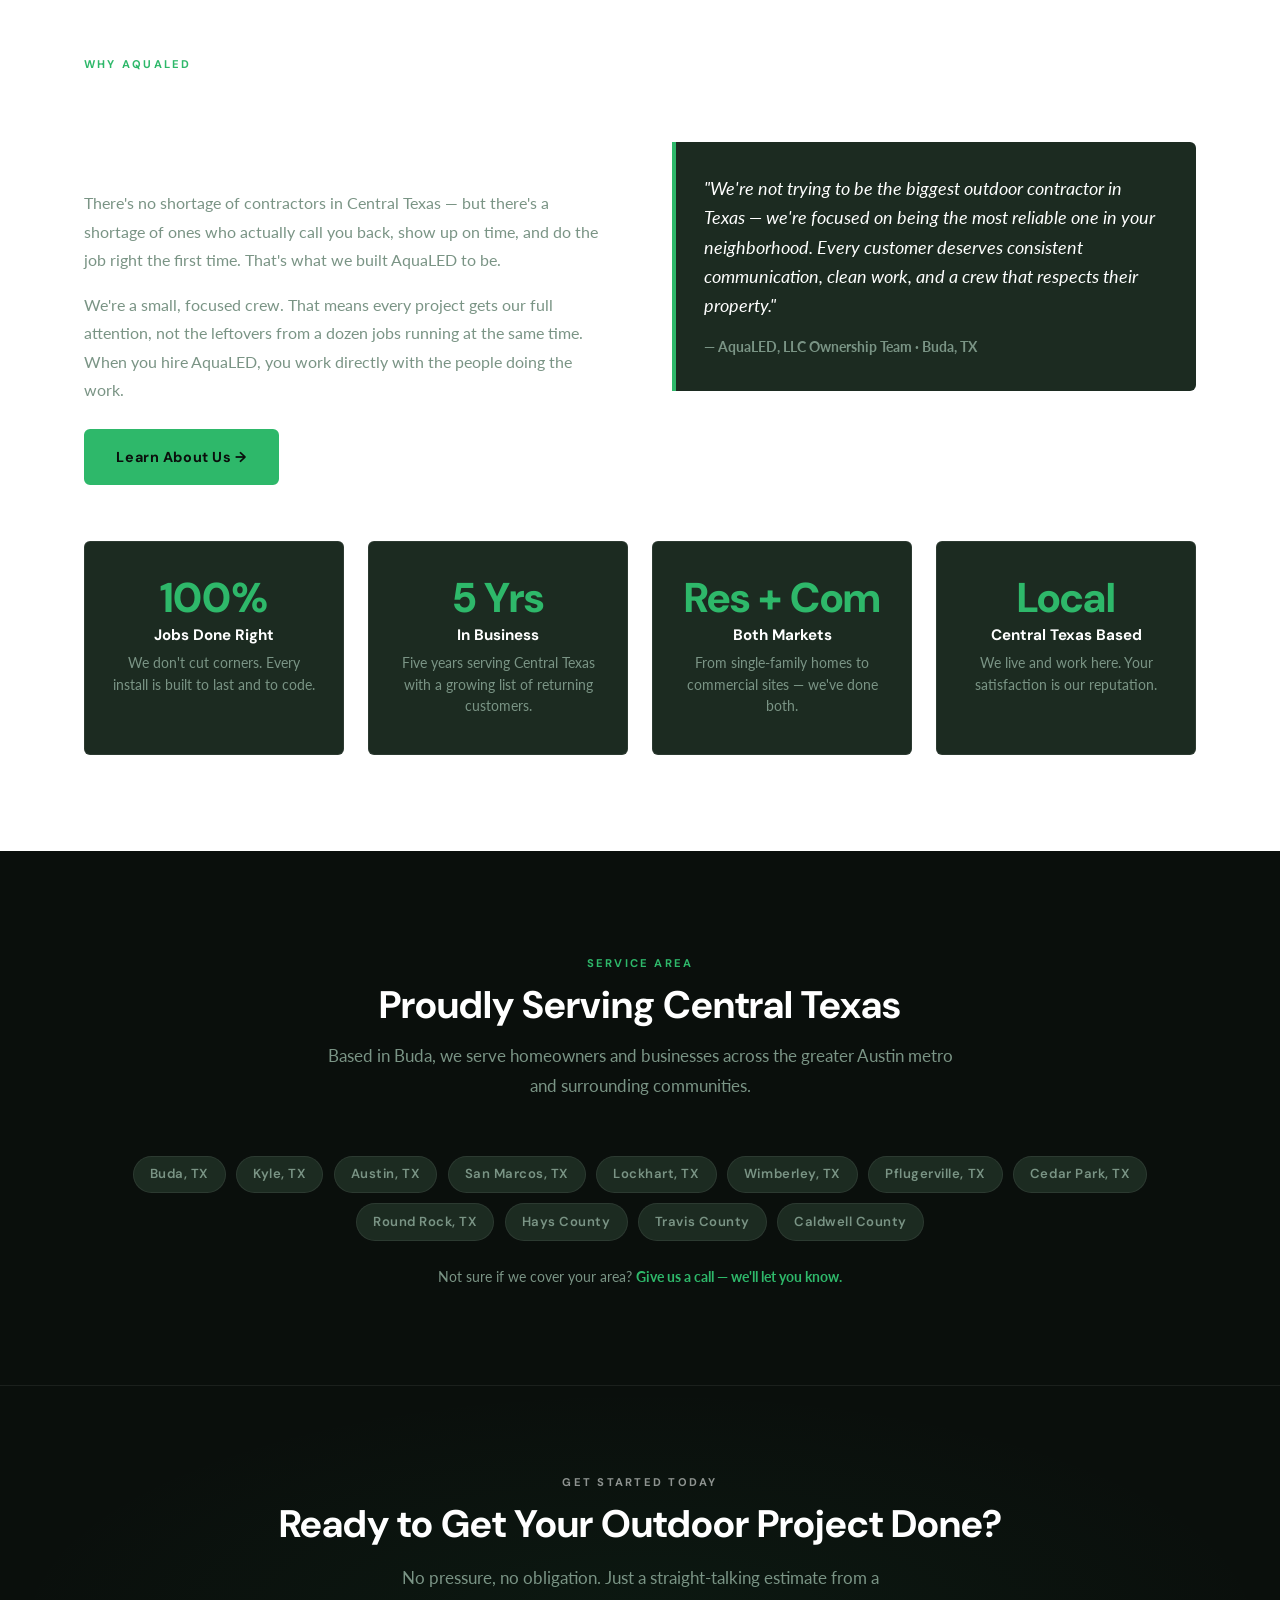
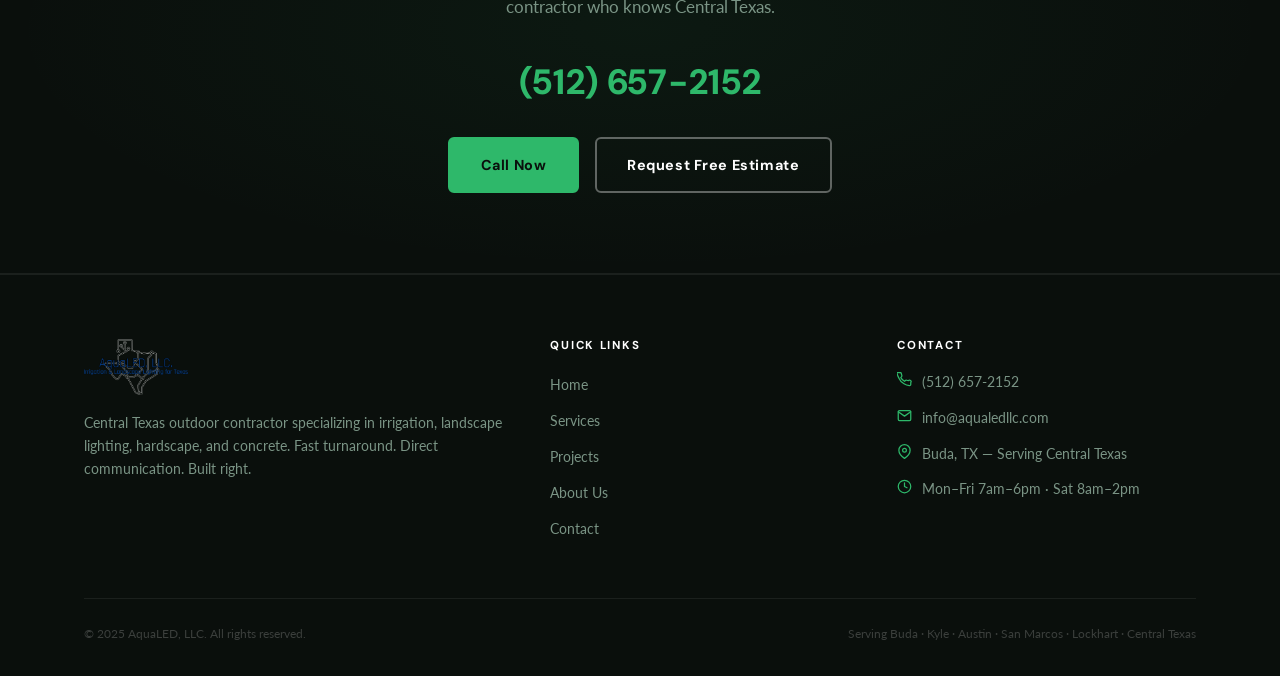
==== commit 9d5eb340: "Swap home 24h card for 5-year stat; add SVG icons to empty contact cards" ====
--- a/index.html
+++ b/index.html
@@ -389,9 +389,9 @@
           <p>We don't cut corners. Every install is built to last and to code.</p>
         </div>
         <div class="why-item">
-          <div class="why-number">24h</div>
-          <h3>Response Time</h3>
-          <p>Most estimate requests are returned within one business day.</p>
+          <div class="why-number">5 Yrs</div>
+          <h3>In Business</h3>
+          <p>Five years serving Central Texas with a growing list of returning customers.</p>
         </div>
         <div class="why-item">
           <div class="why-number">Res + Com</div>
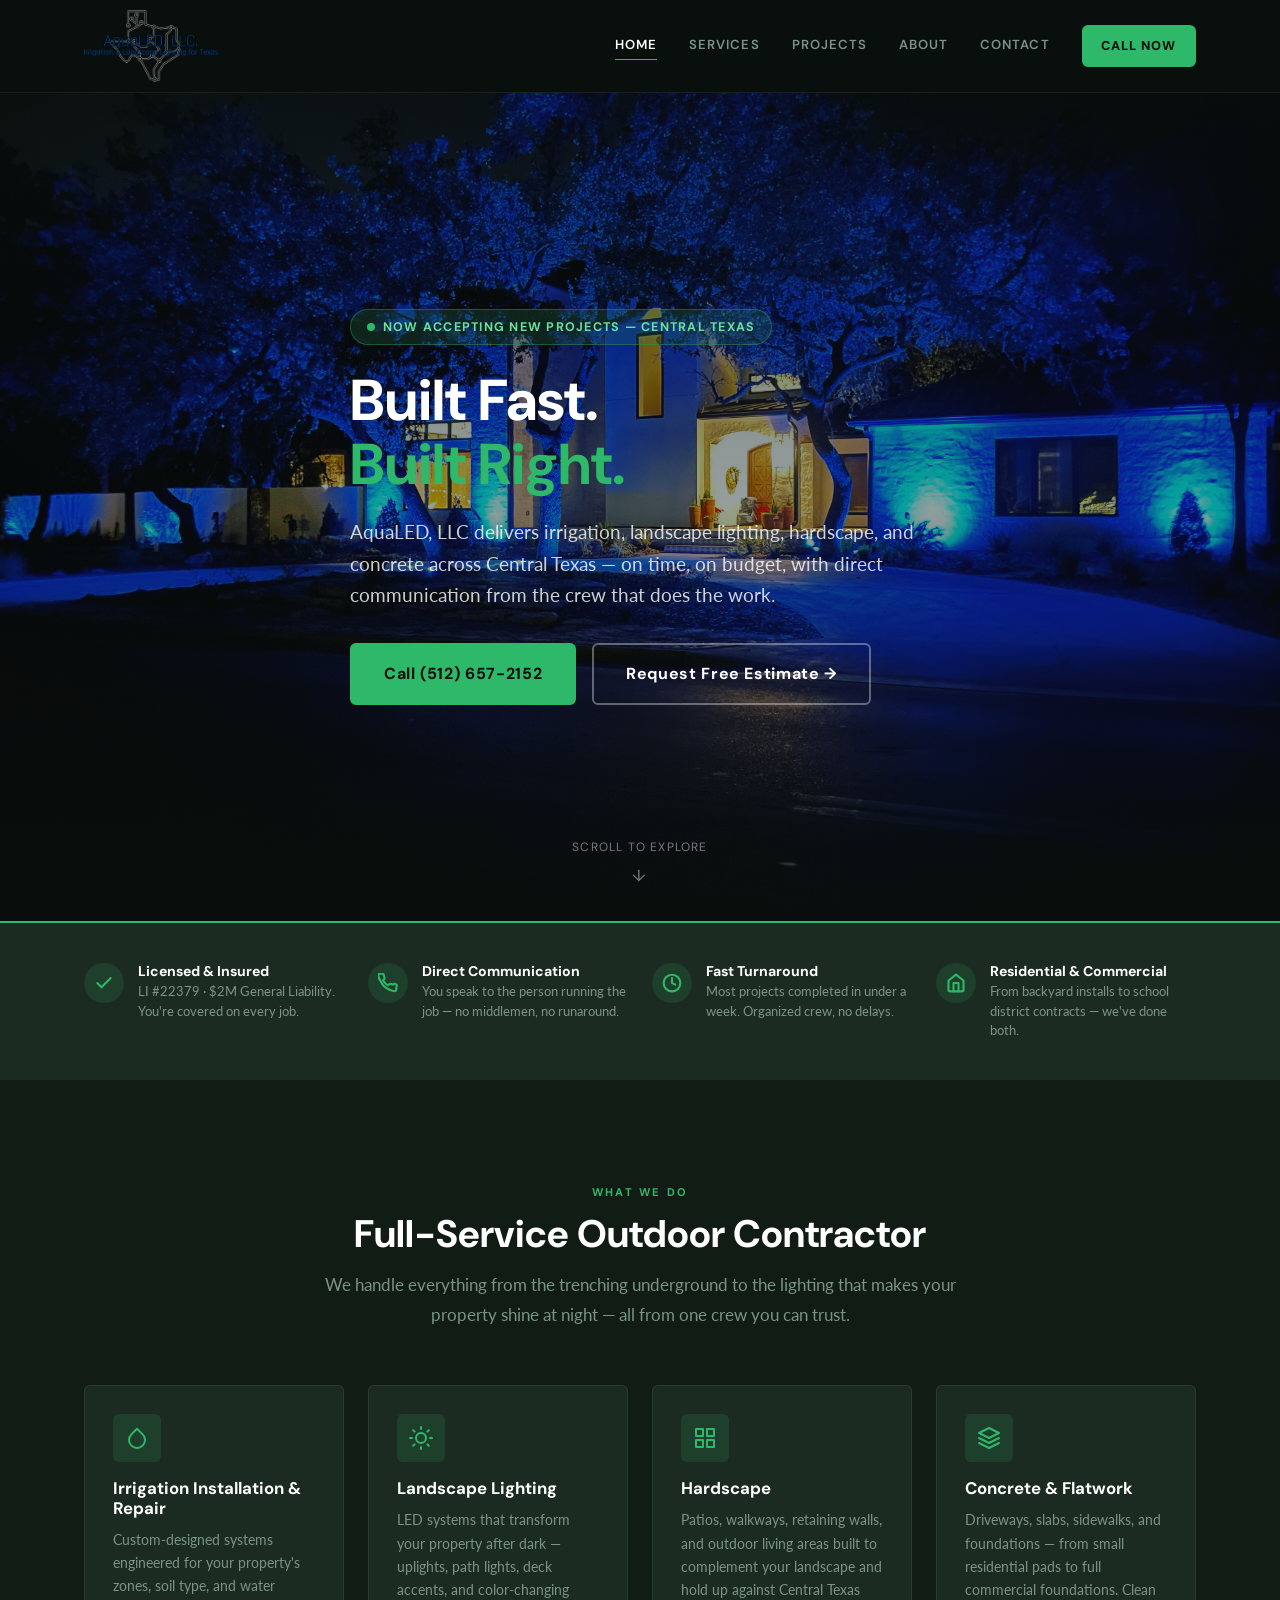
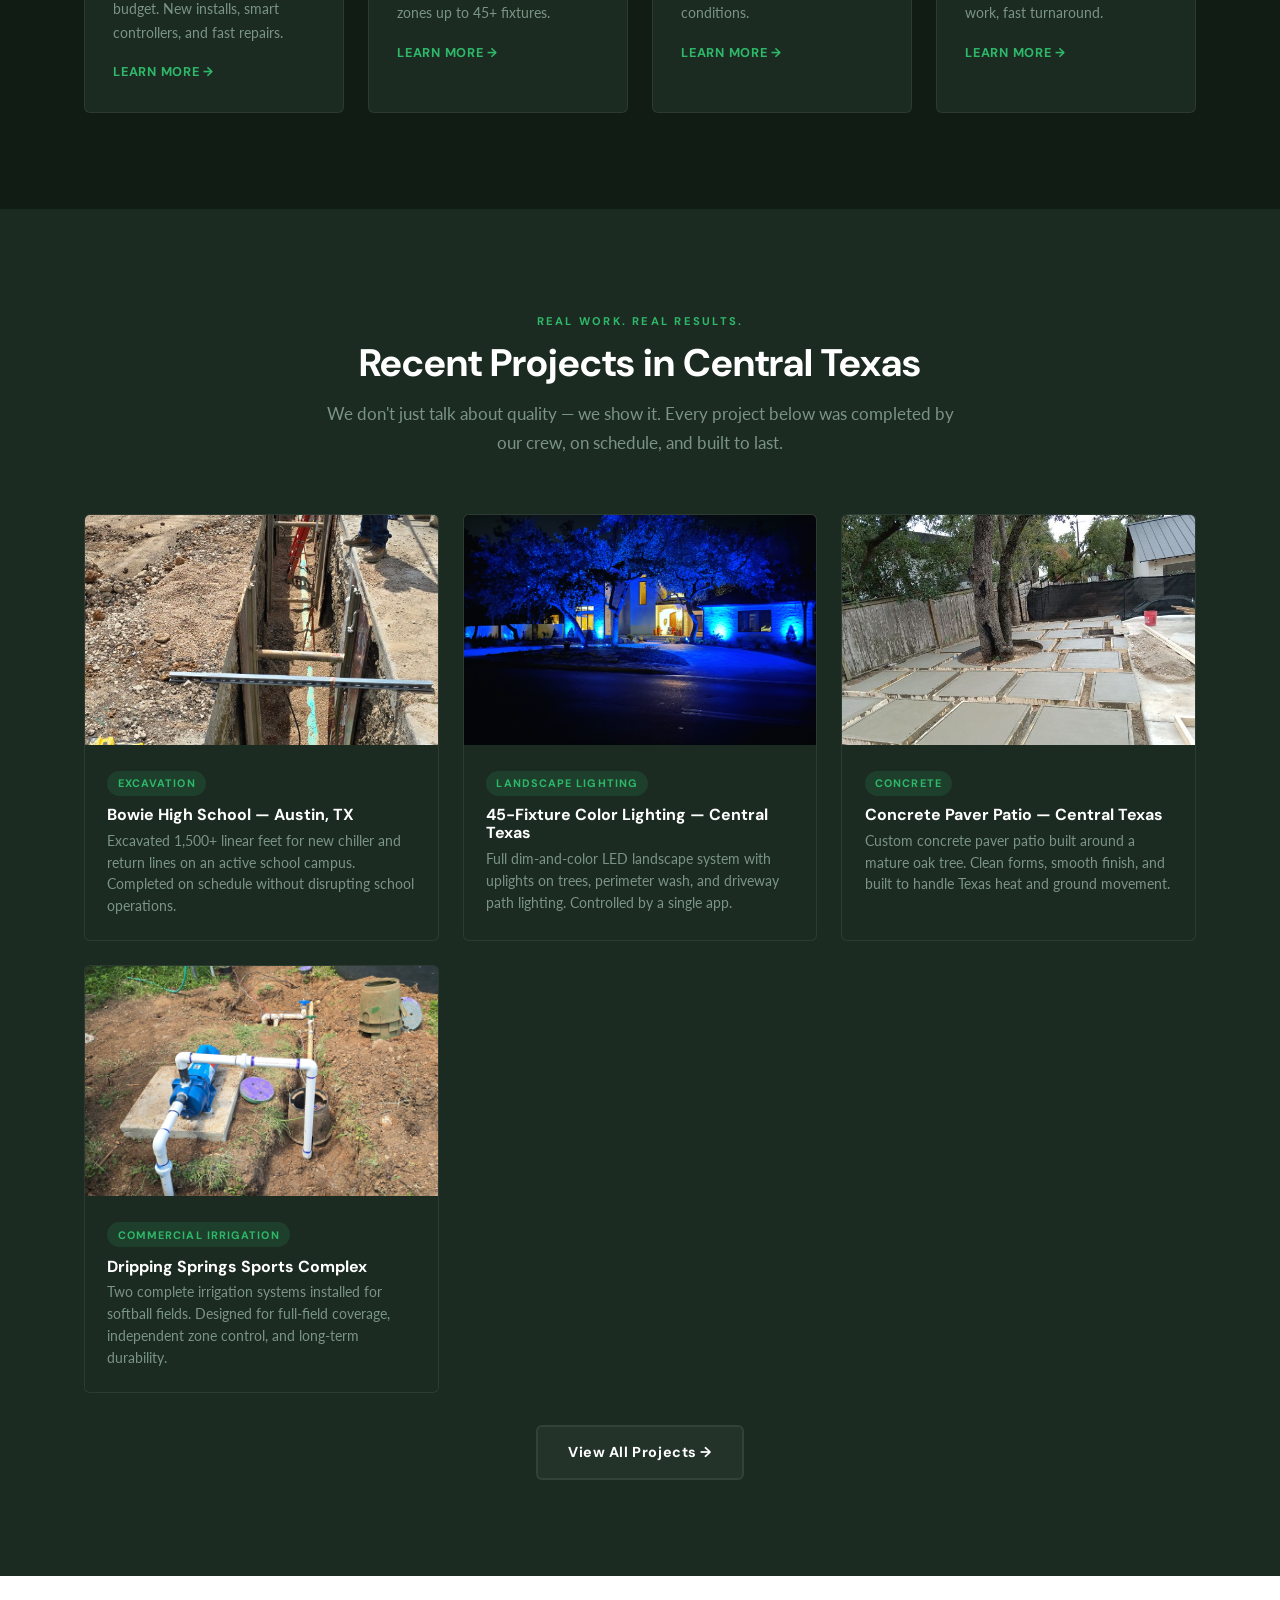
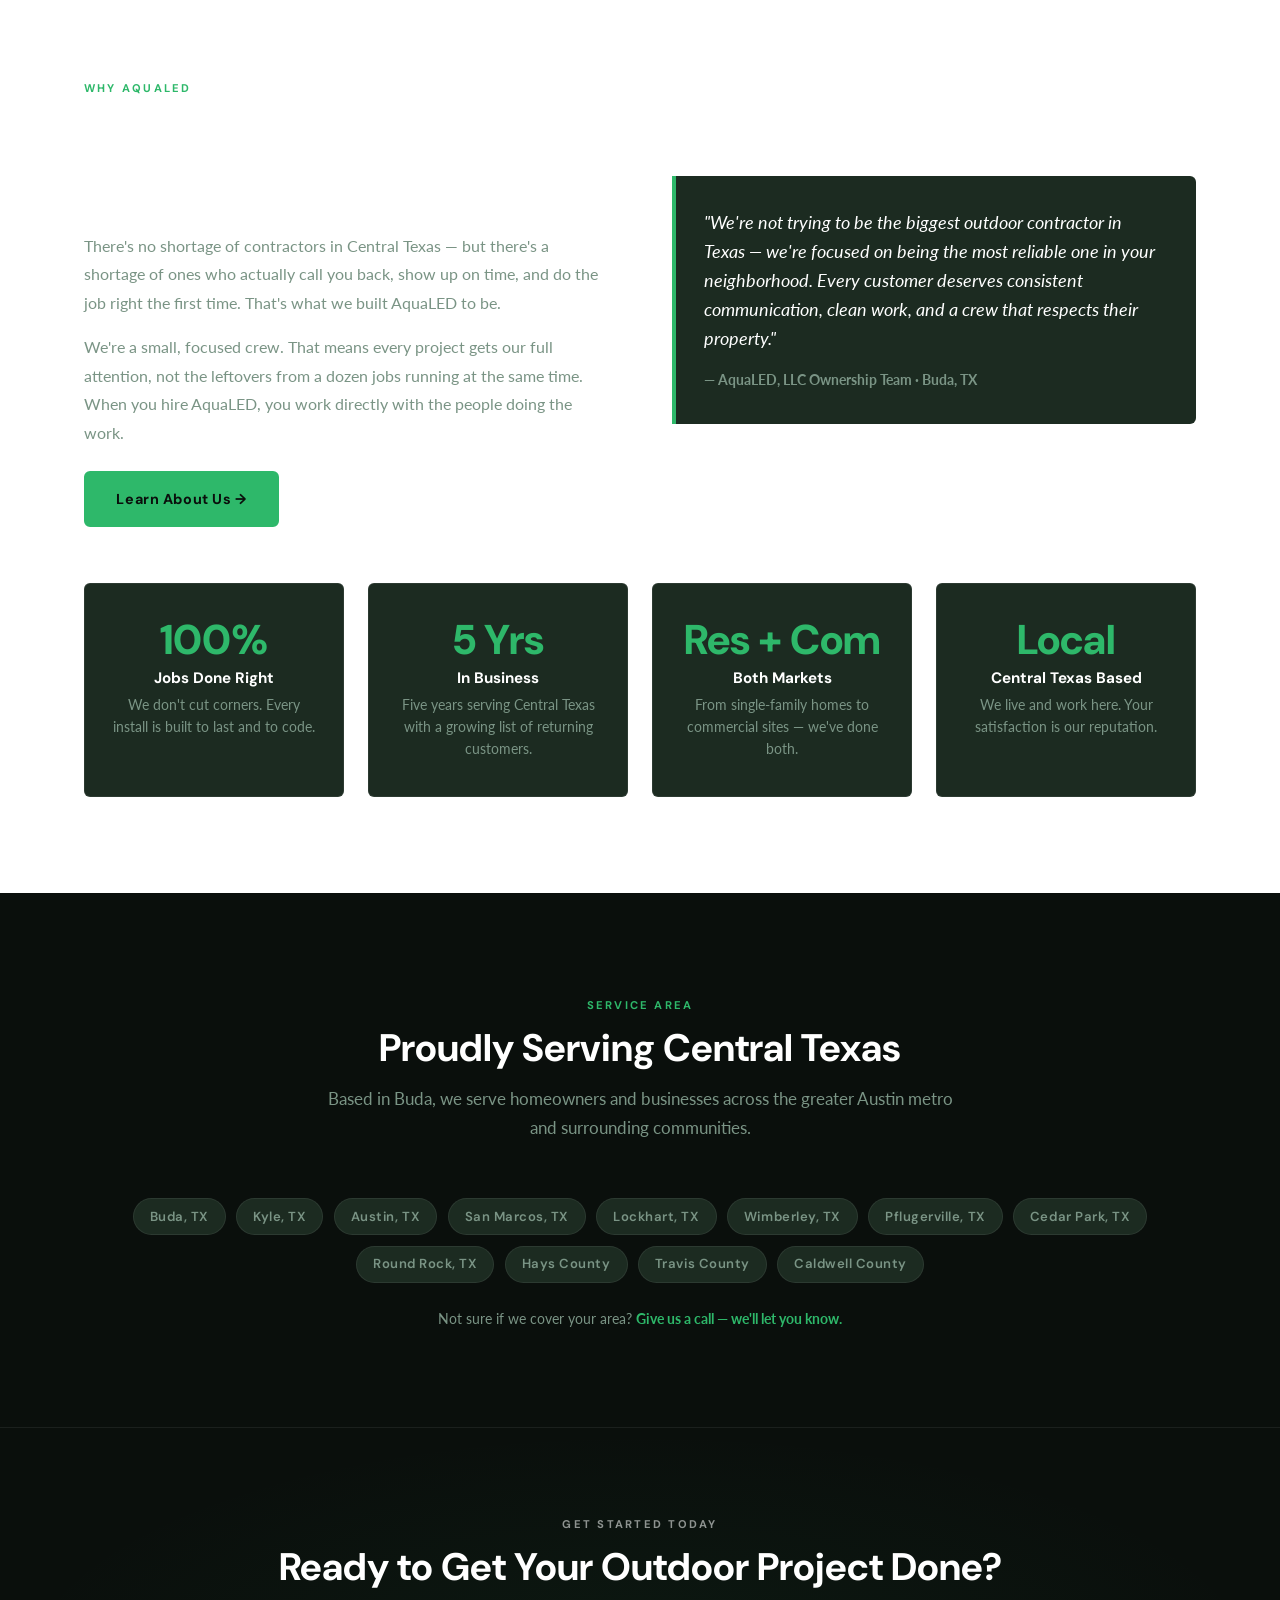
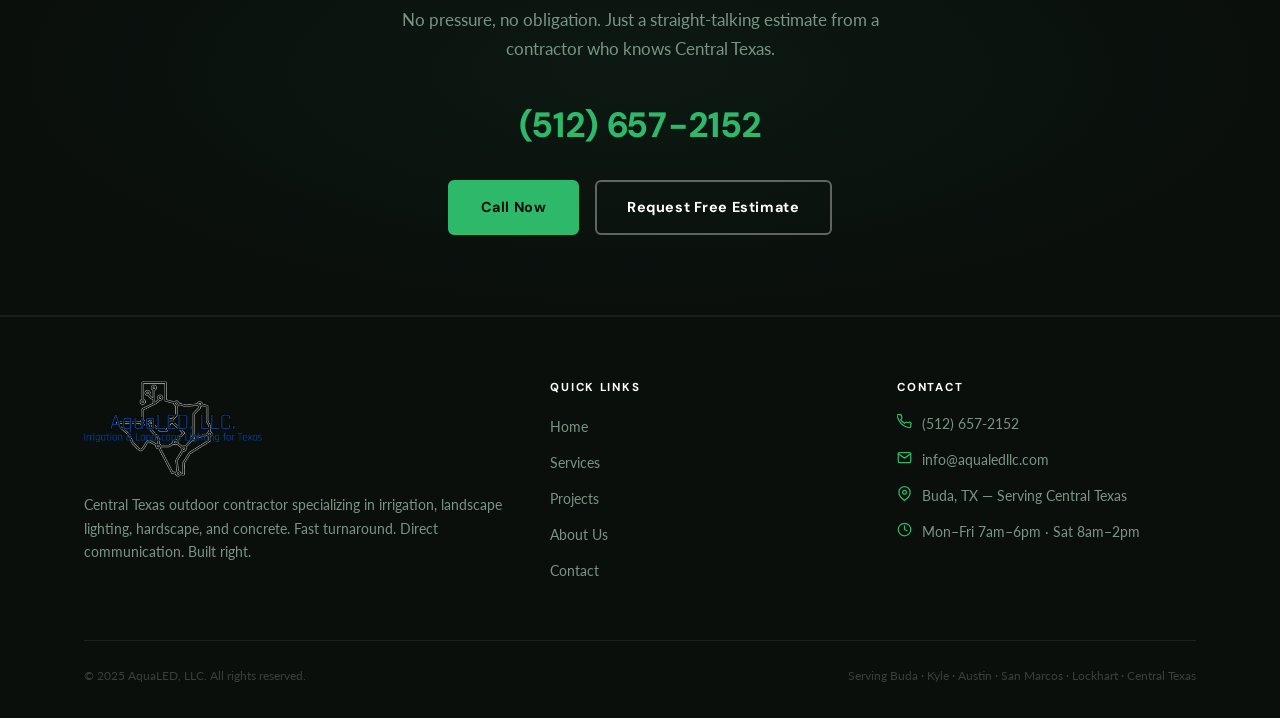
==== commit 9cba2961: "Restore static logo; bump nav height 68->92 so logo doesn't clip; bigger Why AquaLED heading, tighte" ====
--- a/index.html
+++ b/index.html
@@ -127,9 +127,15 @@
       margin-bottom: 3.5rem;
     }
 
+    .why-text h2 {
+      font-size: clamp(2rem, 4vw, 2.9rem);
+      line-height: 1.15;
+      margin-bottom: 1rem;
+    }
     .why-text p {
       color: var(--muted);
-      margin-top: 1rem;
+      margin-top: 0;
+      margin-bottom: 1rem;
       font-size: 1.02rem;
       line-height: 1.75;
     }
--- a/style.css
+++ b/style.css
@@ -158,7 +158,7 @@
   display: flex;
   align-items: center;
   justify-content: space-between;
-  height: 68px;
+  height: 92px;
 }
 
 .nav-logo {
@@ -218,10 +218,14 @@
 .nav-links a:hover::after,
 .nav-links a.active::after { width: 100%; }
 
-.nav-cta {
+.nav-cta,
+.nav-links a.nav-cta {
   padding: 0.5rem 1.1rem;
   font-size: 0.8rem;
-}
+  color: var(--black);
+  font-weight: 800;
+}
+.nav-links a.nav-cta:hover { color: var(--black); }
 
 /* Hamburger */
 .hamburger {
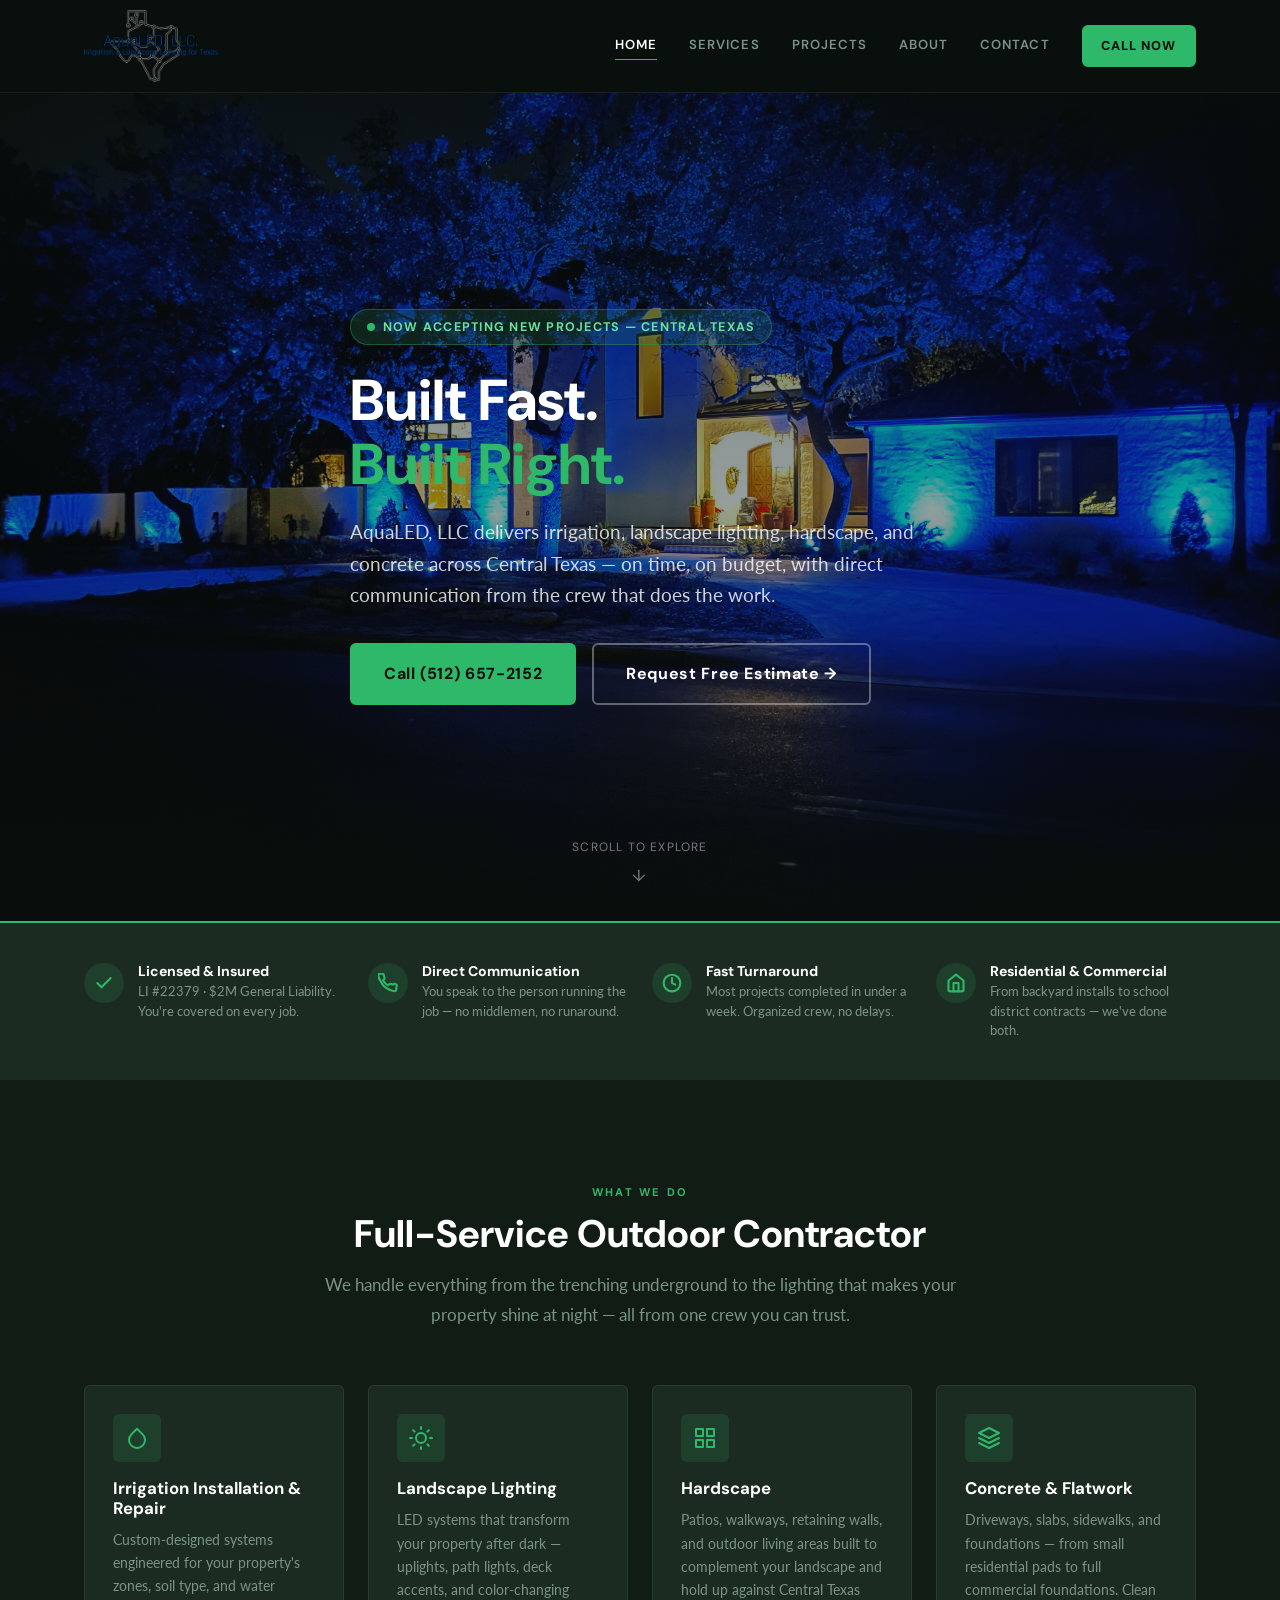
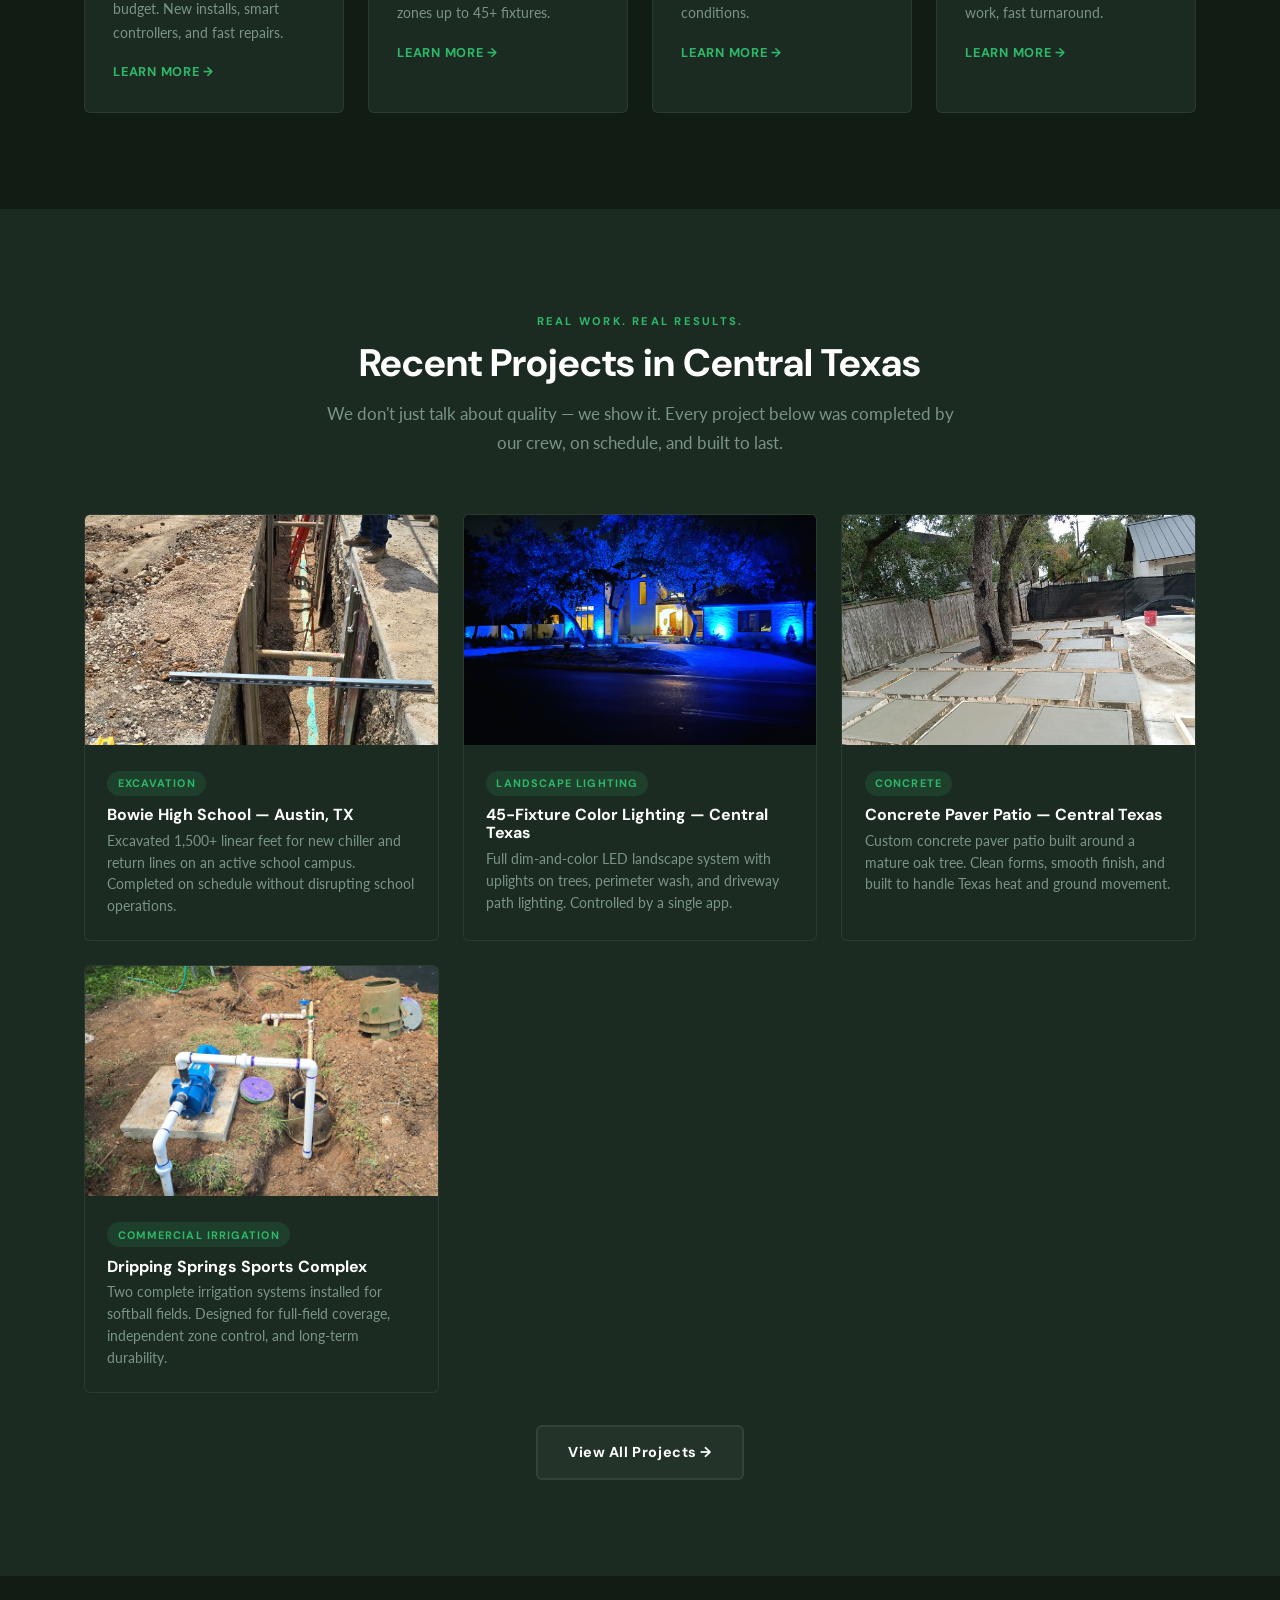
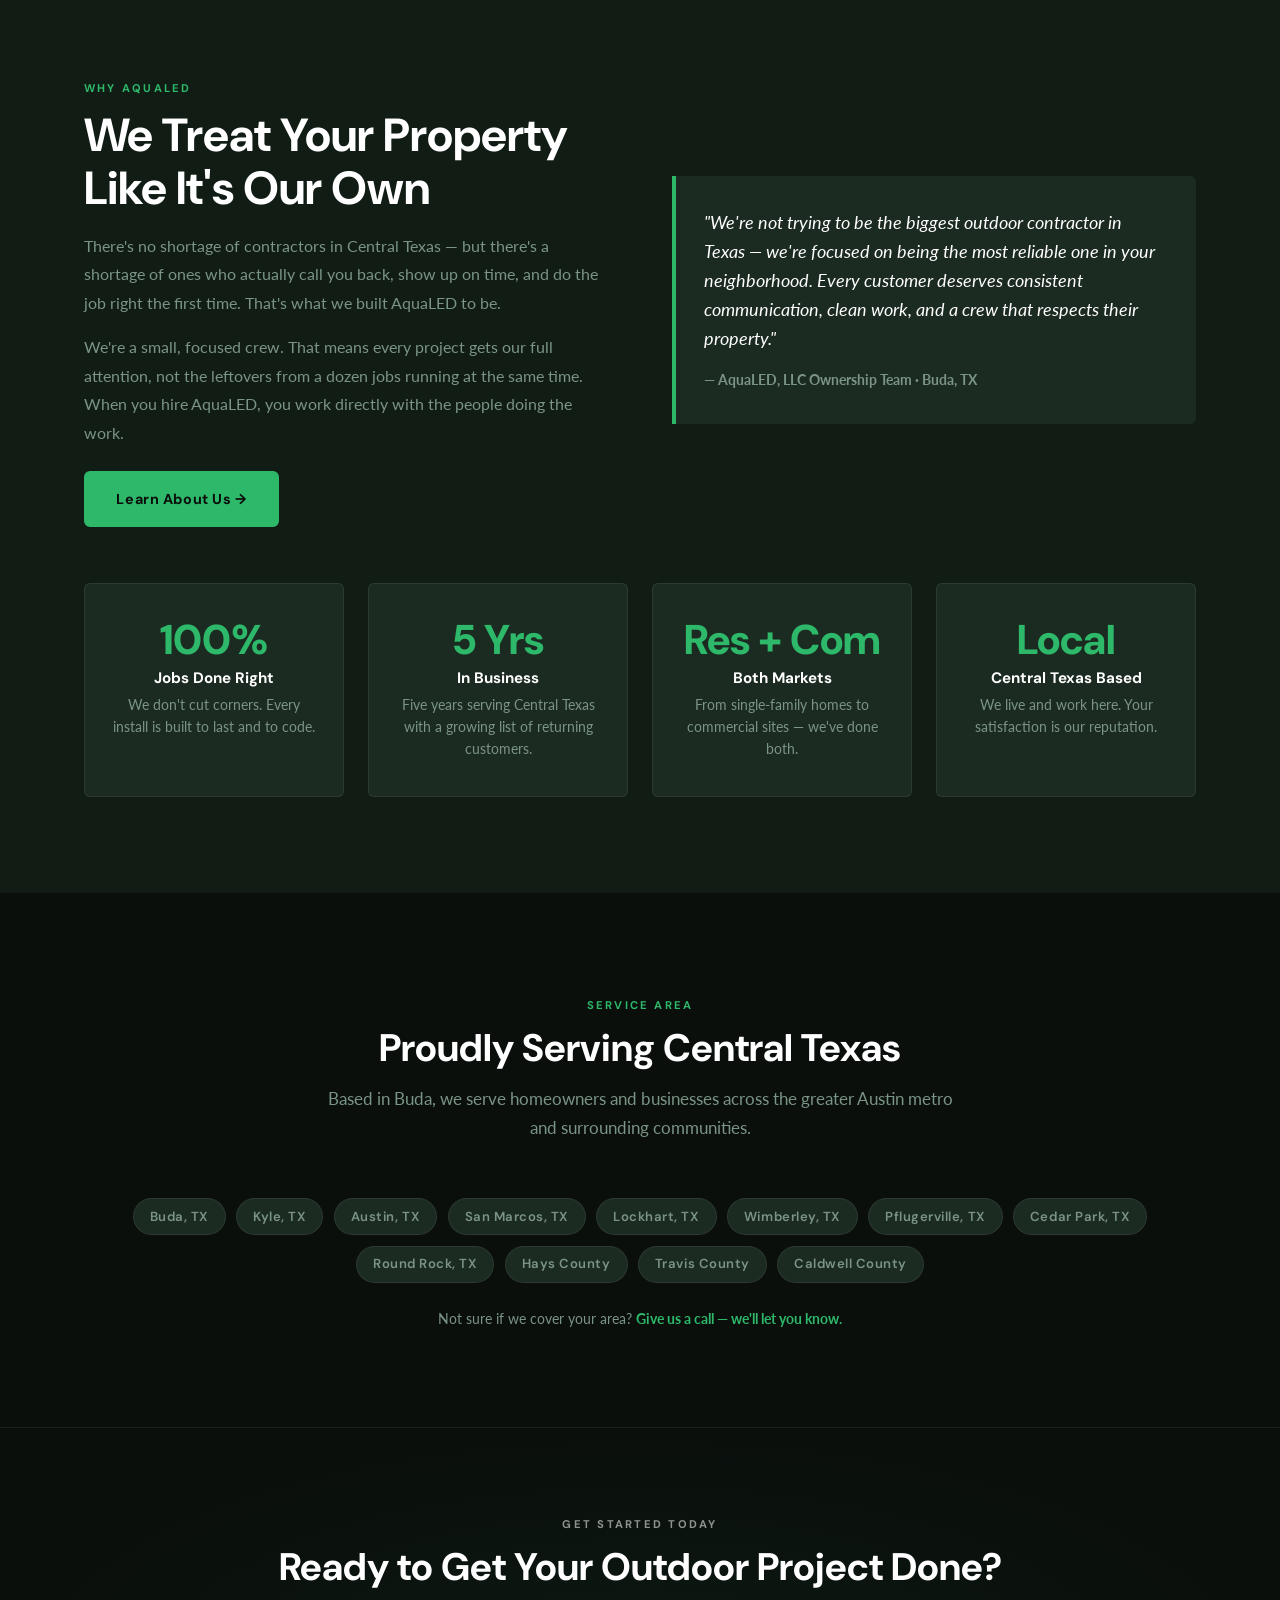
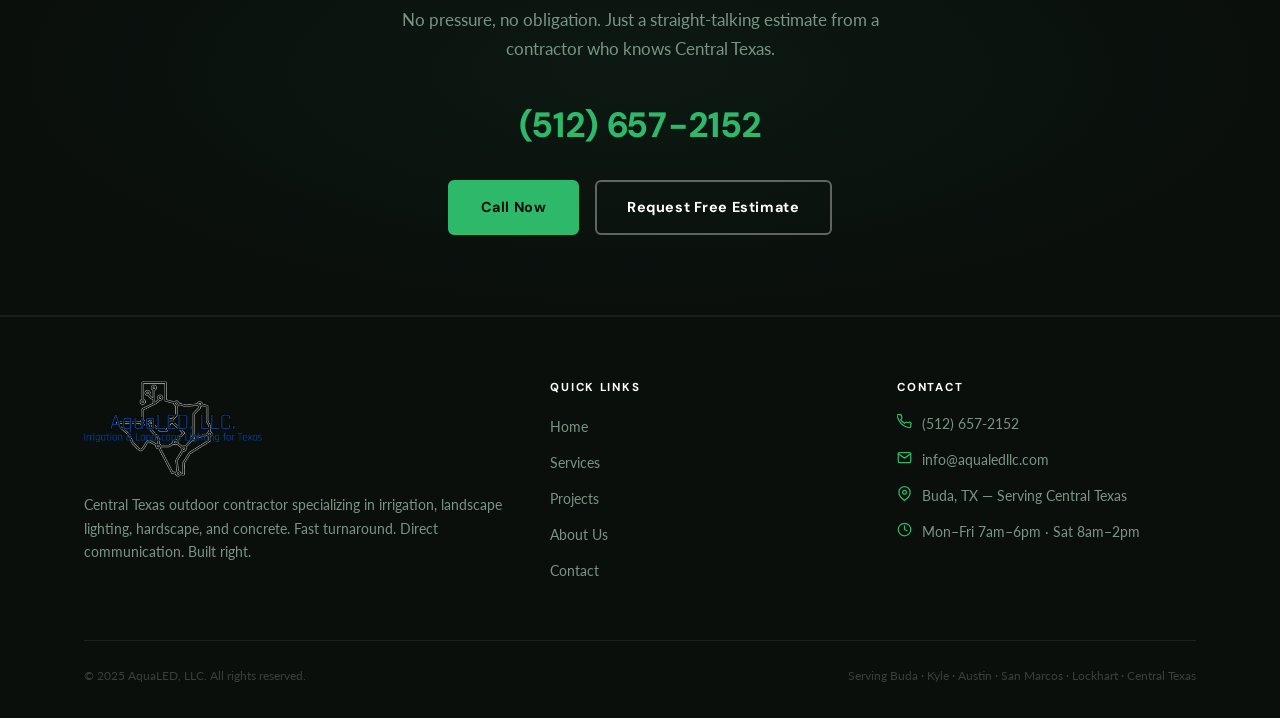
==== commit a2fa74c7: "Fix invisible Why AquaLED heading (section bg was white making white h2 invisible)" ====
--- a/index.html
+++ b/index.html
@@ -117,7 +117,7 @@
     }
 
     /* ── WHY CHOOSE ─────────────────────────────────── */
-    .why-section { background: var(--white); }
+    .why-section { background: var(--charcoal); }
 
     .why-intro {
       display: grid;
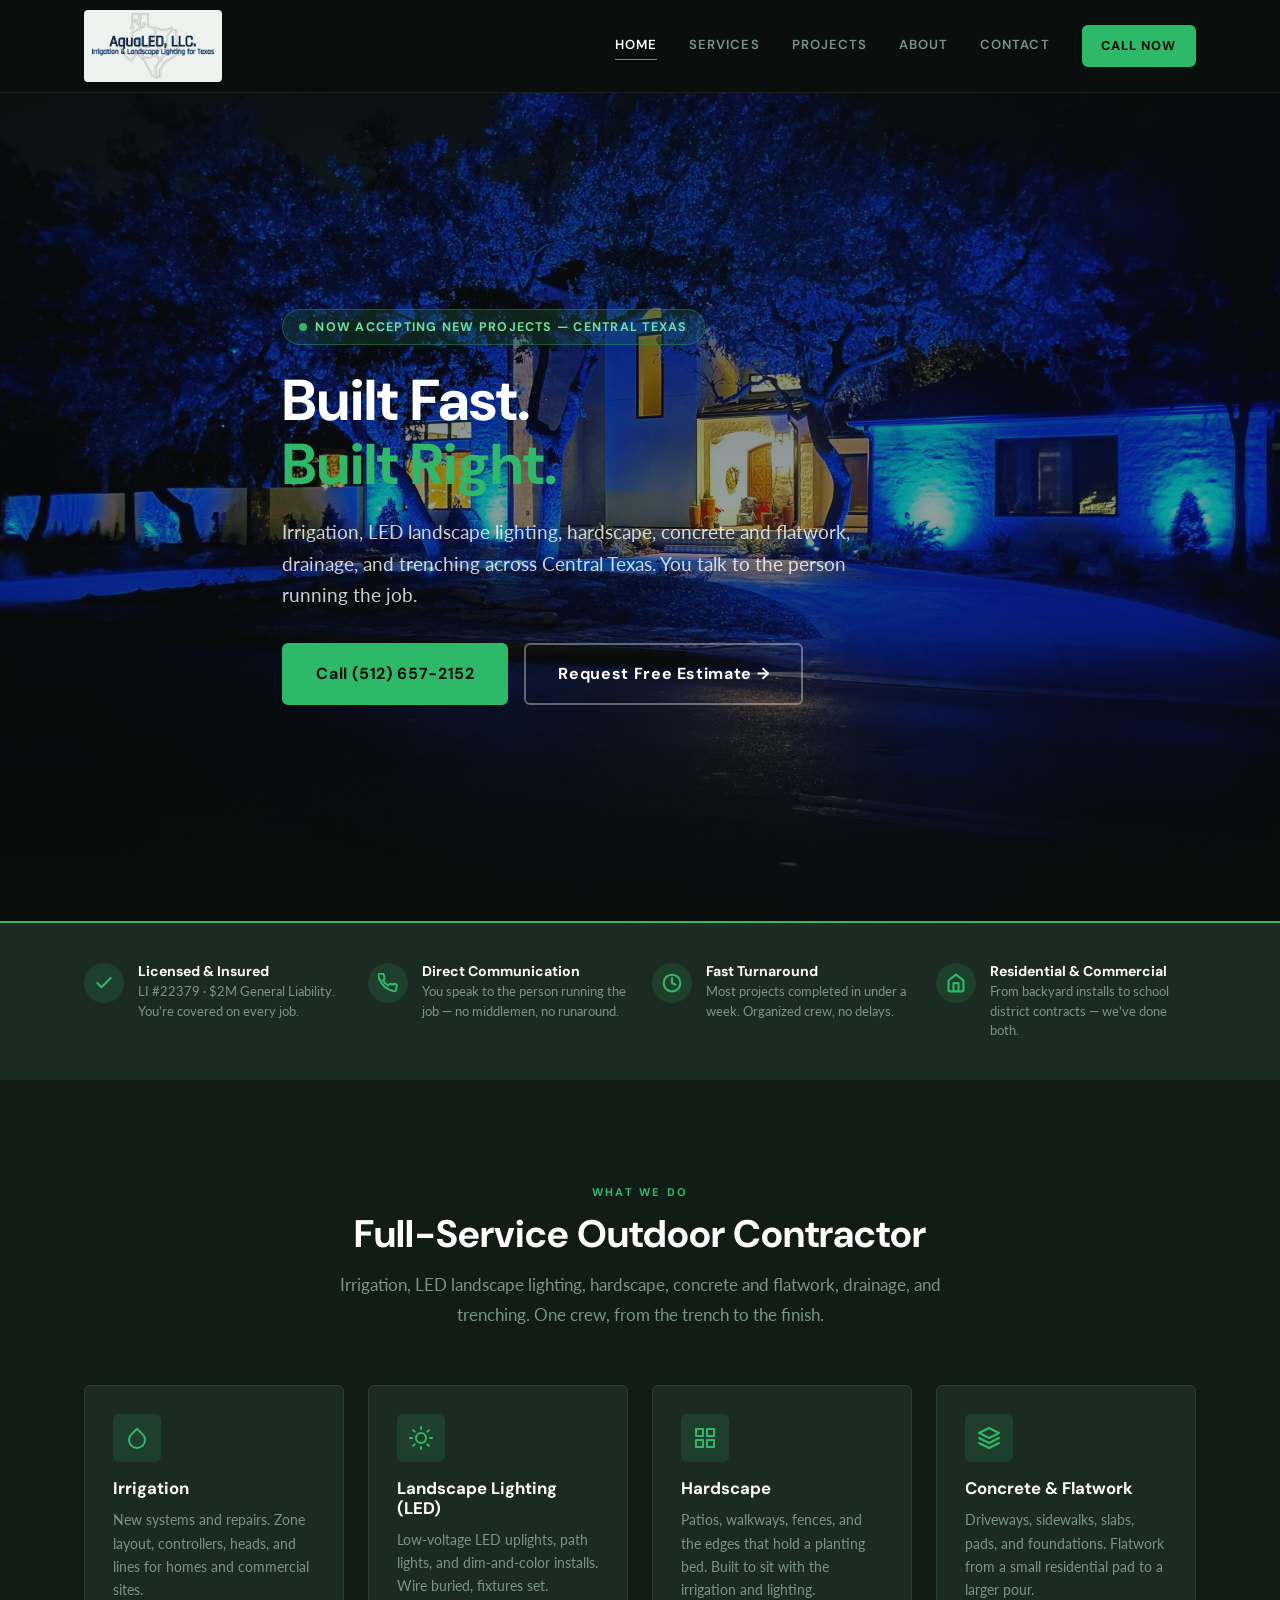
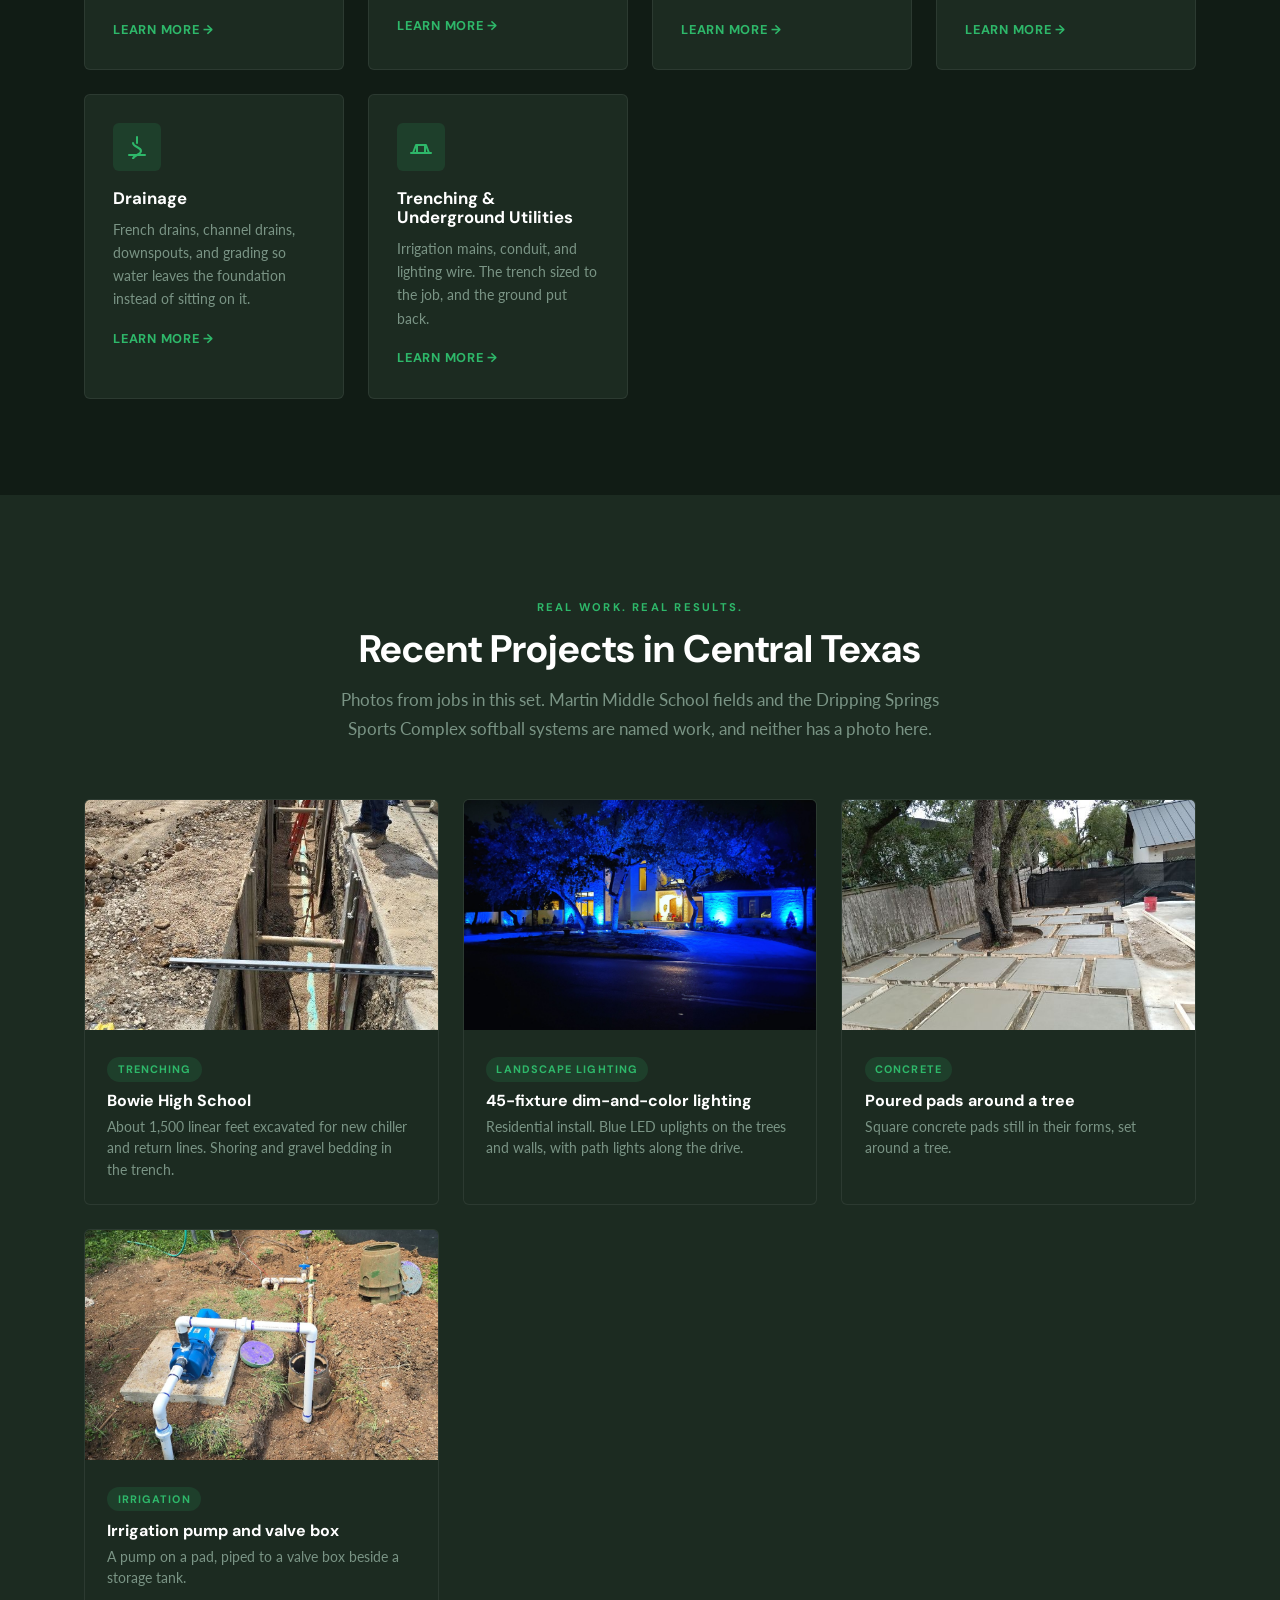
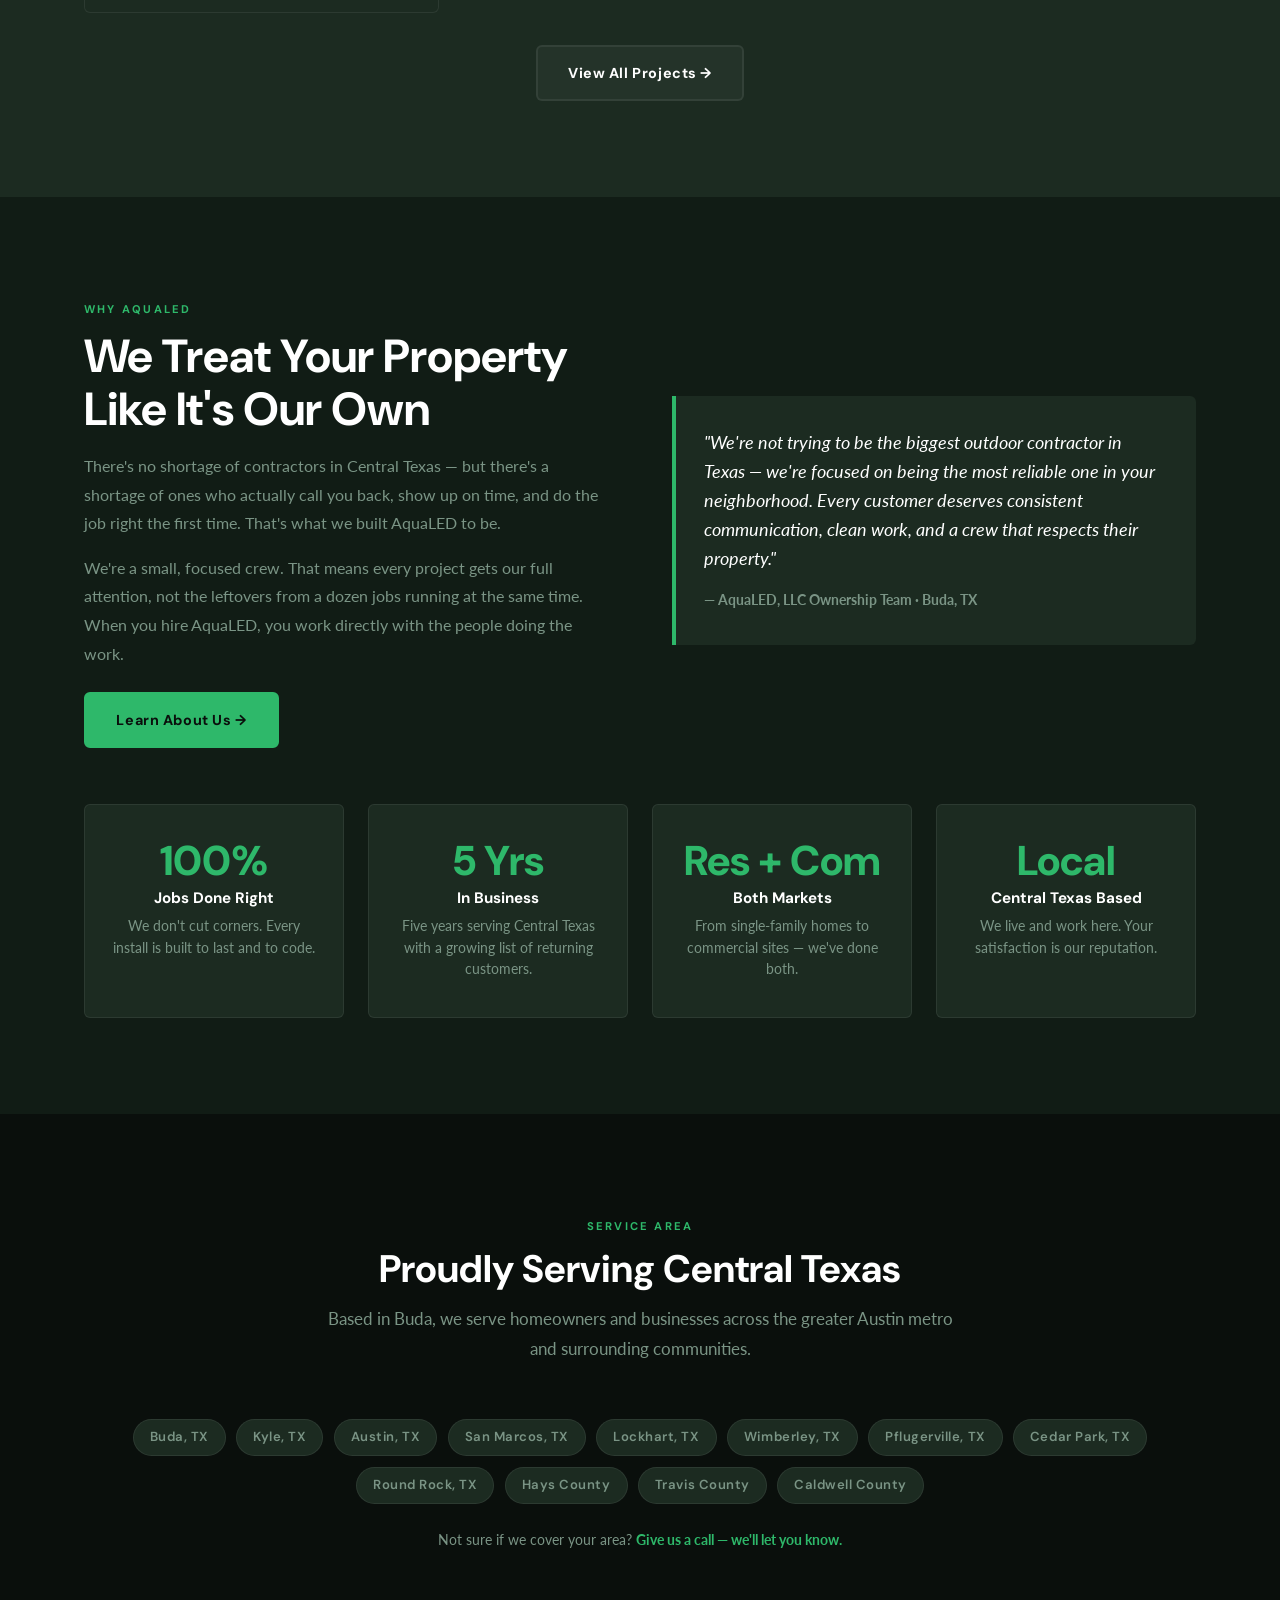
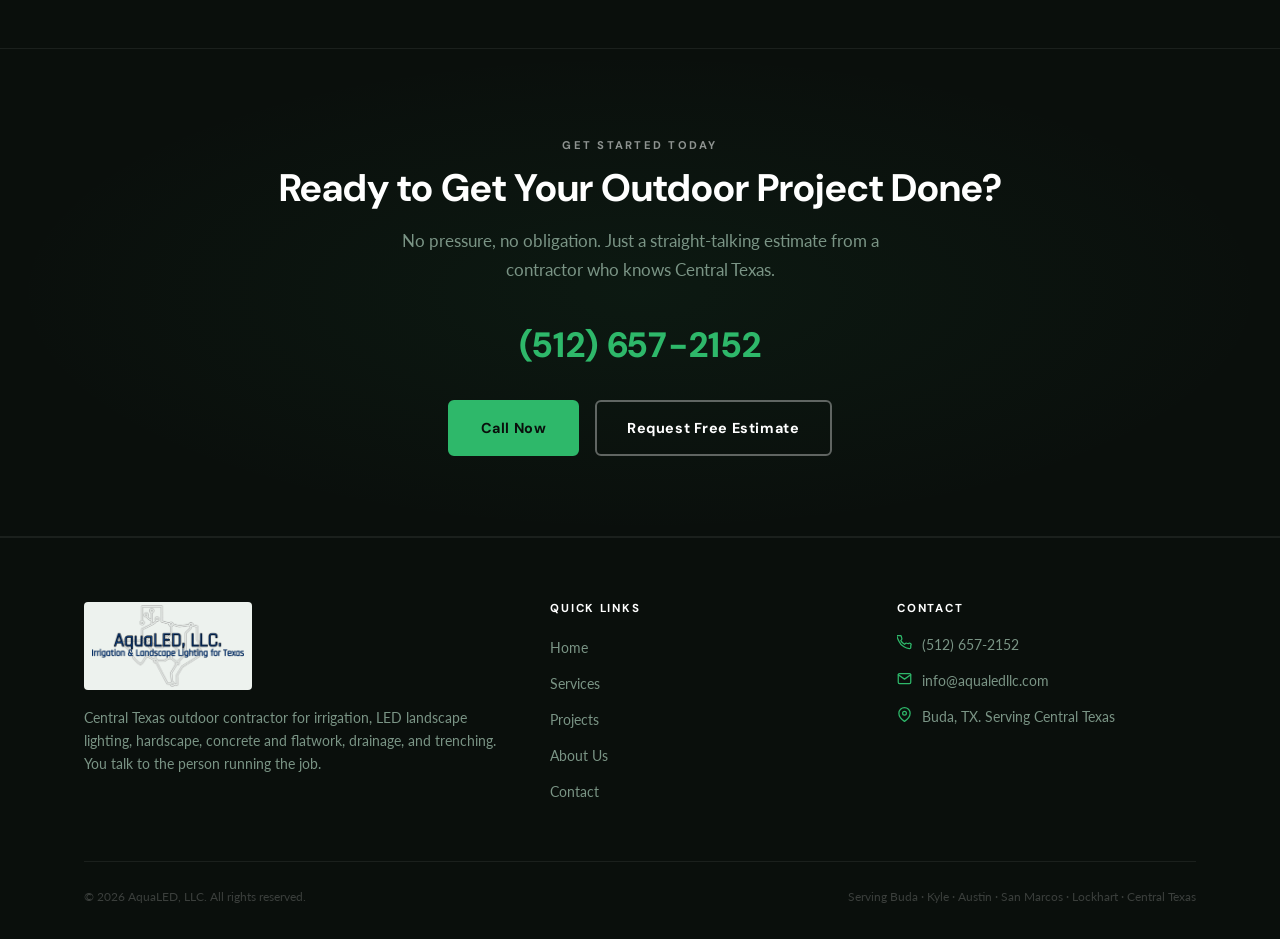
==== commit 13b0c896: "feat(site): show all six services and real project photos The pages disagreed on which services Aqua" ====
--- a/index.html
+++ b/index.html
@@ -3,10 +3,22 @@
 <head>
   <meta charset="UTF-8" />
   <meta name="viewport" content="width=device-width, initial-scale=1.0" />
-  <title>AquaLED, LLC — Irrigation, Landscape Lighting & Drainage | Central Texas</title>
-  <meta name="description" content="AquaLED, LLC is Central Texas' trusted outdoor contractor specializing in irrigation installation and repair, landscape lighting, drainage, and underground utilities. Serving Buda, Kyle, Austin, San Marcos, and surrounding areas." />
-  <meta name="keywords" content="irrigation installation Central Texas, irrigation repair Buda TX, landscape lighting Austin, drainage contractor Kyle TX, underground utilities San Marcos" />
+  <title>AquaLED, LLC — Irrigation, Lighting, Hardscape, Concrete, Drainage &amp; Trenching | Central Texas</title>
+  <meta name="description" content="AquaLED, LLC is a Buda outdoor contractor for irrigation, LED landscape lighting, hardscape, concrete and flatwork, drainage, and trenching across Central Texas." />
   <link rel="canonical" href="https://www.aqualedtx.com/" />
+  <link rel="icon" href="favicon.ico" sizes="32x32" />
+  <link rel="apple-touch-icon" href="assets/logos/apple-touch-icon.png" />
+  <meta property="og:type" content="website" />
+  <meta property="og:site_name" content="AquaLED, LLC" />
+  <meta property="og:title" content="AquaLED, LLC — Outdoor contractor in Buda, TX" />
+  <meta property="og:description" content="Irrigation, LED landscape lighting, hardscape, concrete and flatwork, drainage, and trenching across Central Texas." />
+  <meta property="og:url" content="https://www.aqualedtx.com/" />
+  <meta property="og:image" content="https://www.aqualedtx.com/assets/photos/web/lighting-blue.jpg" />
+  <meta property="og:image:alt" content="Residence at night with blue LED uplights on the trees and walls" />
+  <meta name="twitter:card" content="summary_large_image" />
+  <meta name="twitter:title" content="AquaLED, LLC — Outdoor contractor in Buda, TX" />
+  <meta name="twitter:description" content="Irrigation, LED landscape lighting, hardscape, concrete and flatwork, drainage, and trenching across Central Texas." />
+  <meta name="twitter:image" content="https://www.aqualedtx.com/assets/photos/web/lighting-blue.jpg" />
 
   <!-- Google Fonts -->
   <link rel="preconnect" href="https://fonts.googleapis.com" />
@@ -20,13 +32,32 @@
     /* ── HERO ───────────────────────────────────────── */
     .home-hero {
       min-height: 92vh;
-      background:
-        linear-gradient(to bottom, rgba(10,15,12,0.6) 0%, rgba(10,15,12,0.4) 50%, rgba(10,15,12,0.85) 100%),
-        url('assets/photos/F9F46C57-C317-47E6-A26F-493493701300.jpg') center/cover no-repeat;
       display: flex;
       align-items: center;
       position: relative;
-    }
+      overflow: hidden;
+      background: #0a0f0c;
+    }
+
+    .home-hero .hero-photo {
+      position: absolute;
+      inset: 0;
+      width: 100%;
+      height: 100%;
+      object-fit: cover;
+      z-index: 0;
+    }
+
+    .home-hero::before {
+      content: '';
+      position: absolute;
+      inset: 0;
+      z-index: 1;
+      background: linear-gradient(to bottom, rgba(10,15,12,0.6) 0%, rgba(10,15,12,0.4) 50%, rgba(10,15,12,0.85) 100%);
+    }
+
+    .home-hero .container,
+    .home-hero .hero-scroll { position: relative; z-index: 2; }
 
     .hero-content {
       max-width: 760px;
@@ -177,12 +208,13 @@
        HERO SECTION
   ══════════════════════════════════════════════ -->
   <section class="home-hero">
+    <img class="hero-photo" src="assets/photos/web/lighting-blue.jpg" width="1920" height="1440" alt="Residence at night with blue LED uplights on the trees and walls" />
     <div class="container">
       <div class="hero-content">
         <div class="hero-badge">Now Accepting New Projects — Central Texas</div>
         <h1>Built Fast.<br><em>Built Right.</em></h1>
         <p class="hero-sub">
-          AquaLED, LLC delivers irrigation, landscape lighting, hardscape, and concrete across Central Texas — on time, on budget, with direct communication from the crew that does the work.
+          Irrigation, LED landscape lighting, hardscape, concrete and flatwork, drainage, and trenching across Central Texas. You talk to the person running the job.
         </p>
         <div class="hero-ctas">
           <a href="tel:+15126572152" class="btn btn-primary">Call (512) 657-2152</a>
@@ -247,55 +279,73 @@
       <div class="section-header">
         <span class="section-label">What We Do</span>
         <h2>Full-Service Outdoor Contractor</h2>
-        <p>We handle everything from the trenching underground to the lighting that makes your property shine at night — all from one crew you can trust.</p>
+        <p>Irrigation, LED landscape lighting, hardscape, concrete and flatwork, drainage, and trenching. One crew, from the trench to the finish.</p>
       </div>
 
       <div class="services-grid">
-        <!-- Irrigation -->
         <div class="service-card">
           <div class="service-card-body">
             <div class="service-icon">
               <svg width="24" height="24" viewBox="0 0 24 24" fill="none" stroke="currentColor" stroke-width="2" stroke-linecap="round" stroke-linejoin="round"><path d="M12 2.69l5.66 5.66a8 8 0 11-11.31 0z"/></svg>
             </div>
-            <h3>Irrigation Installation &amp; Repair</h3>
-            <p>Custom-designed systems engineered for your property's zones, soil type, and water budget. New installs, smart controllers, and fast repairs.</p>
+            <h3>Irrigation</h3>
+            <p>New systems and repairs. Zone layout, controllers, heads, and lines for homes and commercial sites.</p>
             <a href="services.html#irrigation" class="card-link">Learn More →</a>
           </div>
         </div>
 
-        <!-- Lighting -->
         <div class="service-card">
           <div class="service-card-body">
             <div class="service-icon">
               <svg width="24" height="24" viewBox="0 0 24 24" fill="none" stroke="currentColor" stroke-width="2" stroke-linecap="round" stroke-linejoin="round"><circle cx="12" cy="12" r="5"/><line x1="12" y1="1" x2="12" y2="3"/><line x1="12" y1="21" x2="12" y2="23"/><line x1="4.22" y1="4.22" x2="5.64" y2="5.64"/><line x1="18.36" y1="18.36" x2="19.78" y2="19.78"/><line x1="1" y1="12" x2="3" y2="12"/><line x1="21" y1="12" x2="23" y2="12"/><line x1="4.22" y1="19.78" x2="5.64" y2="18.36"/><line x1="18.36" y1="5.64" x2="19.78" y2="4.22"/></svg>
             </div>
-            <h3>Landscape Lighting</h3>
-            <p>LED systems that transform your property after dark — uplights, path lights, deck accents, and color-changing zones up to 45+ fixtures.</p>
+            <h3>Landscape Lighting (LED)</h3>
+            <p>Low-voltage LED uplights, path lights, and dim-and-color installs. Wire buried, fixtures set.</p>
             <a href="services.html#lighting" class="card-link">Learn More →</a>
           </div>
         </div>
 
-        <!-- Hardscape -->
         <div class="service-card">
           <div class="service-card-body">
             <div class="service-icon">
               <svg width="24" height="24" viewBox="0 0 24 24" fill="none" stroke="currentColor" stroke-width="2" stroke-linecap="round" stroke-linejoin="round"><rect x="3" y="3" width="7" height="7"/><rect x="14" y="3" width="7" height="7"/><rect x="3" y="14" width="7" height="7"/><rect x="14" y="14" width="7" height="7"/></svg>
             </div>
             <h3>Hardscape</h3>
-            <p>Patios, walkways, retaining walls, and outdoor living areas built to complement your landscape and hold up against Central Texas conditions.</p>
+            <p>Patios, walkways, fences, and the edges that hold a planting bed. Built to sit with the irrigation and lighting.</p>
             <a href="services.html#hardscape" class="card-link">Learn More →</a>
           </div>
         </div>
 
-        <!-- Concrete -->
         <div class="service-card">
           <div class="service-card-body">
             <div class="service-icon">
               <svg width="24" height="24" viewBox="0 0 24 24" fill="none" stroke="currentColor" stroke-width="2" stroke-linecap="round" stroke-linejoin="round"><polygon points="12 2 2 7 12 12 22 7 12 2"/><polyline points="2 17 12 22 22 17"/><polyline points="2 12 12 17 22 12"/></svg>
             </div>
             <h3>Concrete &amp; Flatwork</h3>
-            <p>Driveways, slabs, sidewalks, and foundations — from small residential pads to full commercial foundations. Clean work, fast turnaround.</p>
+            <p>Driveways, sidewalks, slabs, pads, and foundations. Flatwork from a small residential pad to a larger pour.</p>
             <a href="services.html#concrete" class="card-link">Learn More →</a>
+          </div>
+        </div>
+
+        <div class="service-card">
+          <div class="service-card-body">
+            <div class="service-icon">
+              <svg width="24" height="24" viewBox="0 0 24 24" fill="none" stroke="currentColor" stroke-width="2" stroke-linecap="round" stroke-linejoin="round"><path d="M12 2v6"/><path d="M8 8c0 4 8 4 8 8s-8 4-8 8"/><path d="M4 20h16"/></svg>
+            </div>
+            <h3>Drainage</h3>
+            <p>French drains, channel drains, downspouts, and grading so water leaves the foundation instead of sitting on it.</p>
+            <a href="services.html#drainage" class="card-link">Learn More →</a>
+          </div>
+        </div>
+
+        <div class="service-card">
+          <div class="service-card-body">
+            <div class="service-icon">
+              <svg width="24" height="24" viewBox="0 0 24 24" fill="none" stroke="currentColor" stroke-width="2" stroke-linecap="round" stroke-linejoin="round"><path d="M2 18h20"/><path d="M4 18l3-8h10l3 8"/><path d="M8 18V10"/><path d="M16 18V10"/></svg>
+            </div>
+            <h3>Trenching &amp; Underground Utilities</h3>
+            <p>Irrigation mains, conduit, and lighting wire. The trench sized to the job, and the ground put back.</p>
+            <a href="services.html#trenching" class="card-link">Learn More →</a>
           </div>
         </div>
       </div>
@@ -310,51 +360,51 @@
       <div class="section-header">
         <span class="section-label">Real Work. Real Results.</span>
         <h2>Recent Projects in Central Texas</h2>
-        <p>We don't just talk about quality — we show it. Every project below was completed by our crew, on schedule, and built to last.</p>
+        <p>Photos from jobs in this set. Martin Middle School fields and the Dripping Springs Sports Complex softball systems are named work, and neither has a photo here.</p>
       </div>
 
       <div class="projects-grid">
         <div class="project-card">
           <div class="project-img">
-            <img src="assets/photos/image000002.jpg" alt="Bowie High School excavation — commercial chiller lines" loading="lazy">
+            <img src="assets/photos/web/bowie-trench.jpg" width="564" height="564" alt="Shoring and gravel bedding in the Bowie High School utility trench" loading="lazy" decoding="async">
           </div>
           <div class="project-body">
-            <span class="project-tag">Excavation</span>
-            <h3>Bowie High School — Austin, TX</h3>
-            <p>Excavated 1,500+ linear feet for new chiller and return lines on an active school campus. Completed on schedule without disrupting school operations.</p>
+            <span class="project-tag">Trenching</span>
+            <h3>Bowie High School</h3>
+            <p>About 1,500 linear feet excavated for new chiller and return lines. Shoring and gravel bedding in the trench.</p>
           </div>
         </div>
 
         <div class="project-card">
           <div class="project-img">
-            <img src="assets/photos/F9F46C57-C317-47E6-A26F-493493701300.jpg" alt="45-fixture color landscape lighting installation" loading="lazy">
+            <img src="assets/photos/web/lighting-blue.jpg" width="1920" height="1440" alt="Residence at night with blue LED uplights on the trees and walls" loading="lazy" decoding="async">
           </div>
           <div class="project-body">
             <span class="project-tag">Landscape Lighting</span>
-            <h3>45-Fixture Color Lighting — Central Texas</h3>
-            <p>Full dim-and-color LED landscape system with uplights on trees, perimeter wash, and driveway path lighting. Controlled by a single app.</p>
+            <h3>45-fixture dim-and-color lighting</h3>
+            <p>Residential install. Blue LED uplights on the trees and walls, with path lights along the drive.</p>
           </div>
         </div>
 
         <div class="project-card">
           <div class="project-img">
-            <img src="assets/photos/IMG_20231011_133538_01.jpg" alt="Residential concrete paver patio around oak tree" loading="lazy">
+            <img src="assets/photos/web/concrete-pads.jpg" width="640" height="480" alt="Square concrete pads poured in forms around a tree" loading="lazy" decoding="async">
           </div>
           <div class="project-body">
             <span class="project-tag">Concrete</span>
-            <h3>Concrete Paver Patio — Central Texas</h3>
-            <p>Custom concrete paver patio built around a mature oak tree. Clean forms, smooth finish, and built to handle Texas heat and ground movement.</p>
+            <h3>Poured pads around a tree</h3>
+            <p>Square concrete pads still in their forms, set around a tree.</p>
           </div>
         </div>
 
         <div class="project-card">
           <div class="project-img">
-            <img src="assets/photos/7486577268095447263.jpg" alt="Commercial irrigation pump and manifold installation" loading="lazy">
+            <img src="assets/photos/web/irrigation-pump.jpg" width="1050" height="1400" alt="Irrigation pump on a concrete pad piped to a valve box beside a storage tank" loading="lazy" decoding="async">
           </div>
           <div class="project-body">
-            <span class="project-tag">Commercial Irrigation</span>
-            <h3>Dripping Springs Sports Complex</h3>
-            <p>Two complete irrigation systems installed for softball fields. Designed for full-field coverage, independent zone control, and long-term durability.</p>
+            <span class="project-tag">Irrigation</span>
+            <h3>Irrigation pump and valve box</h3>
+            <p>A pump on a pad, piped to a valve box beside a storage tank.</p>
           </div>
         </div>
       </div>
--- a/style.css
+++ b/style.css
@@ -167,6 +167,38 @@
   line-height: 1.1;
 }
 
+/* Navy logo on a light chip so the wordmark stays readable on the dark header and footer. */
+.logo-img {
+  display: block;
+  height: 72px;
+  width: auto;
+  background: #edf2ee;
+  border-radius: 4px;
+  padding: 3px 8px;
+}
+
+.footer-brand .logo-img {
+  height: 88px;
+  margin-bottom: 1rem;
+}
+
+.visually-hidden {
+  position: absolute !important;
+  width: 1px;
+  height: 1px;
+  padding: 0;
+  margin: -1px;
+  overflow: hidden;
+  clip: rect(0, 0, 0, 0);
+  white-space: nowrap;
+  border: 0;
+}
+
+:focus-visible {
+  outline: 2px solid var(--green);
+  outline-offset: 2px;
+}
+
 .nav-logo .logo-name {
   font-family: 'DM Sans', 'Montserrat', sans-serif;
   font-weight: 800;
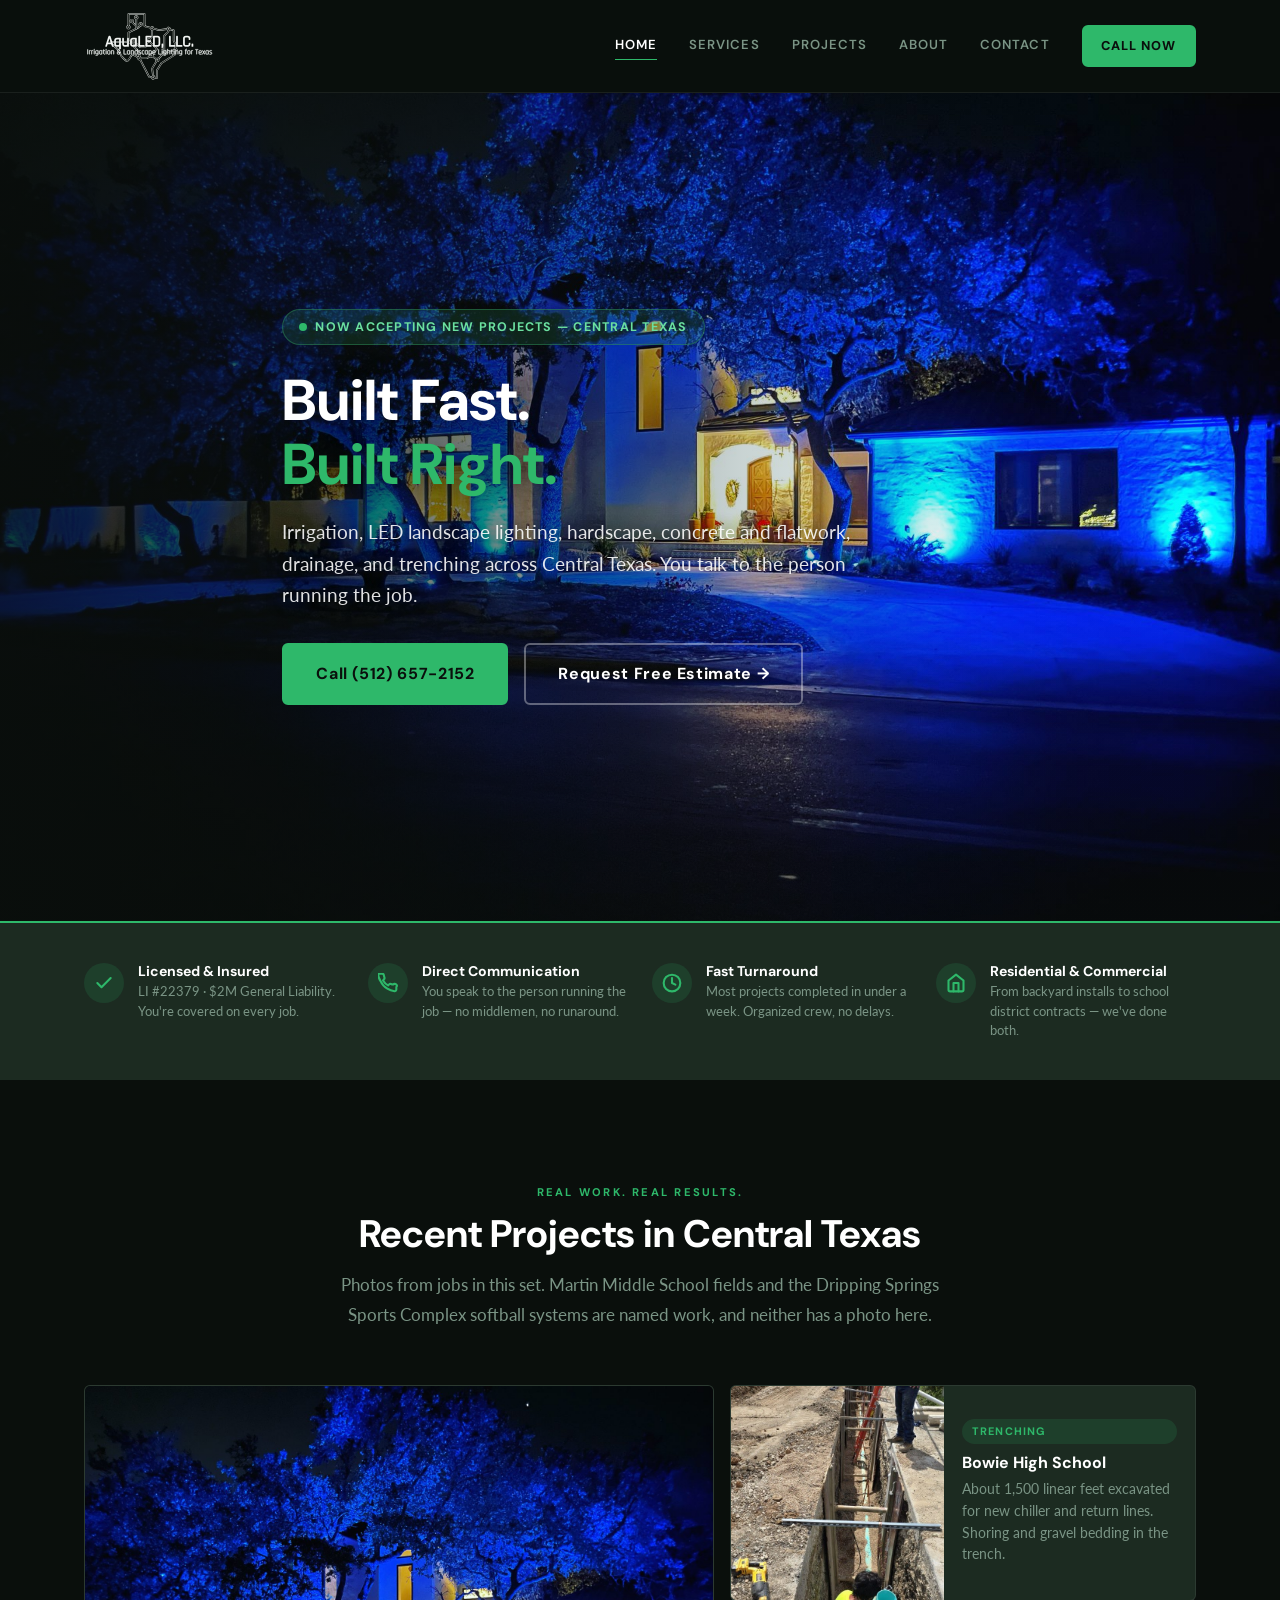
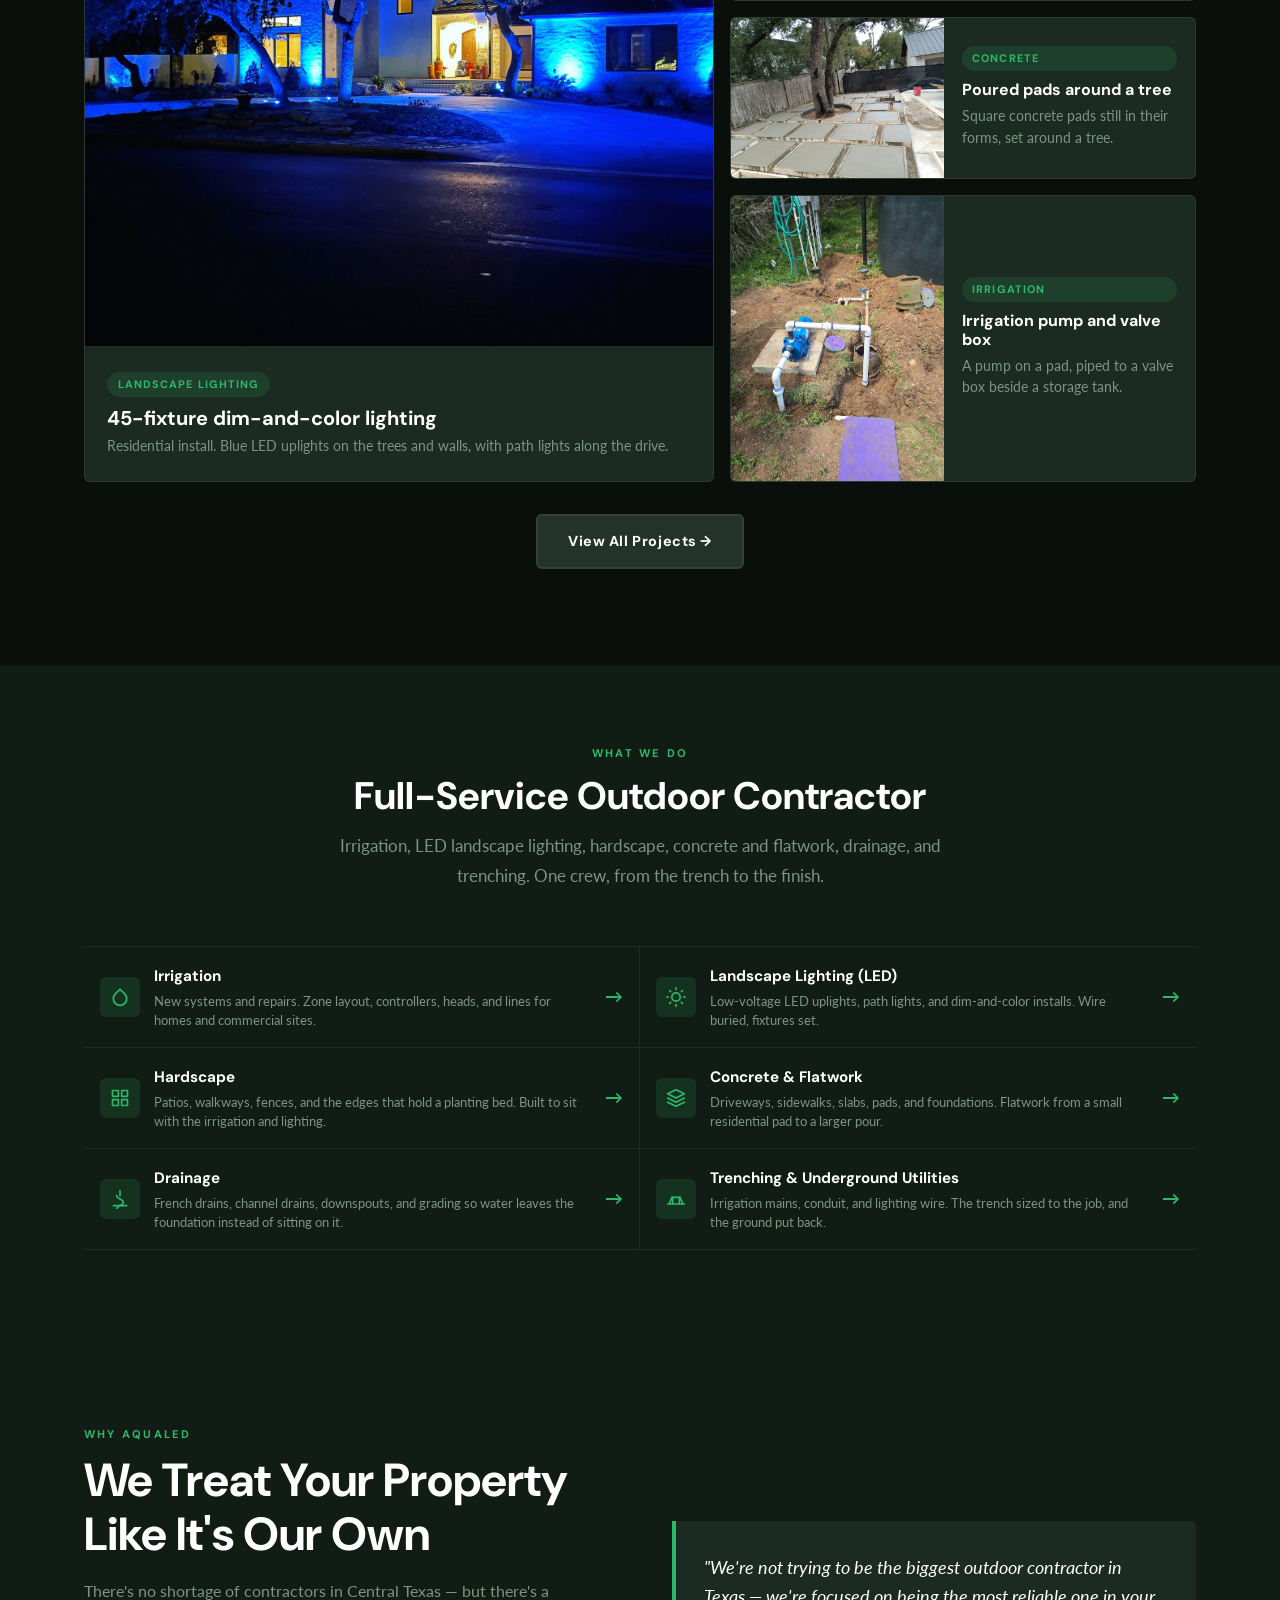
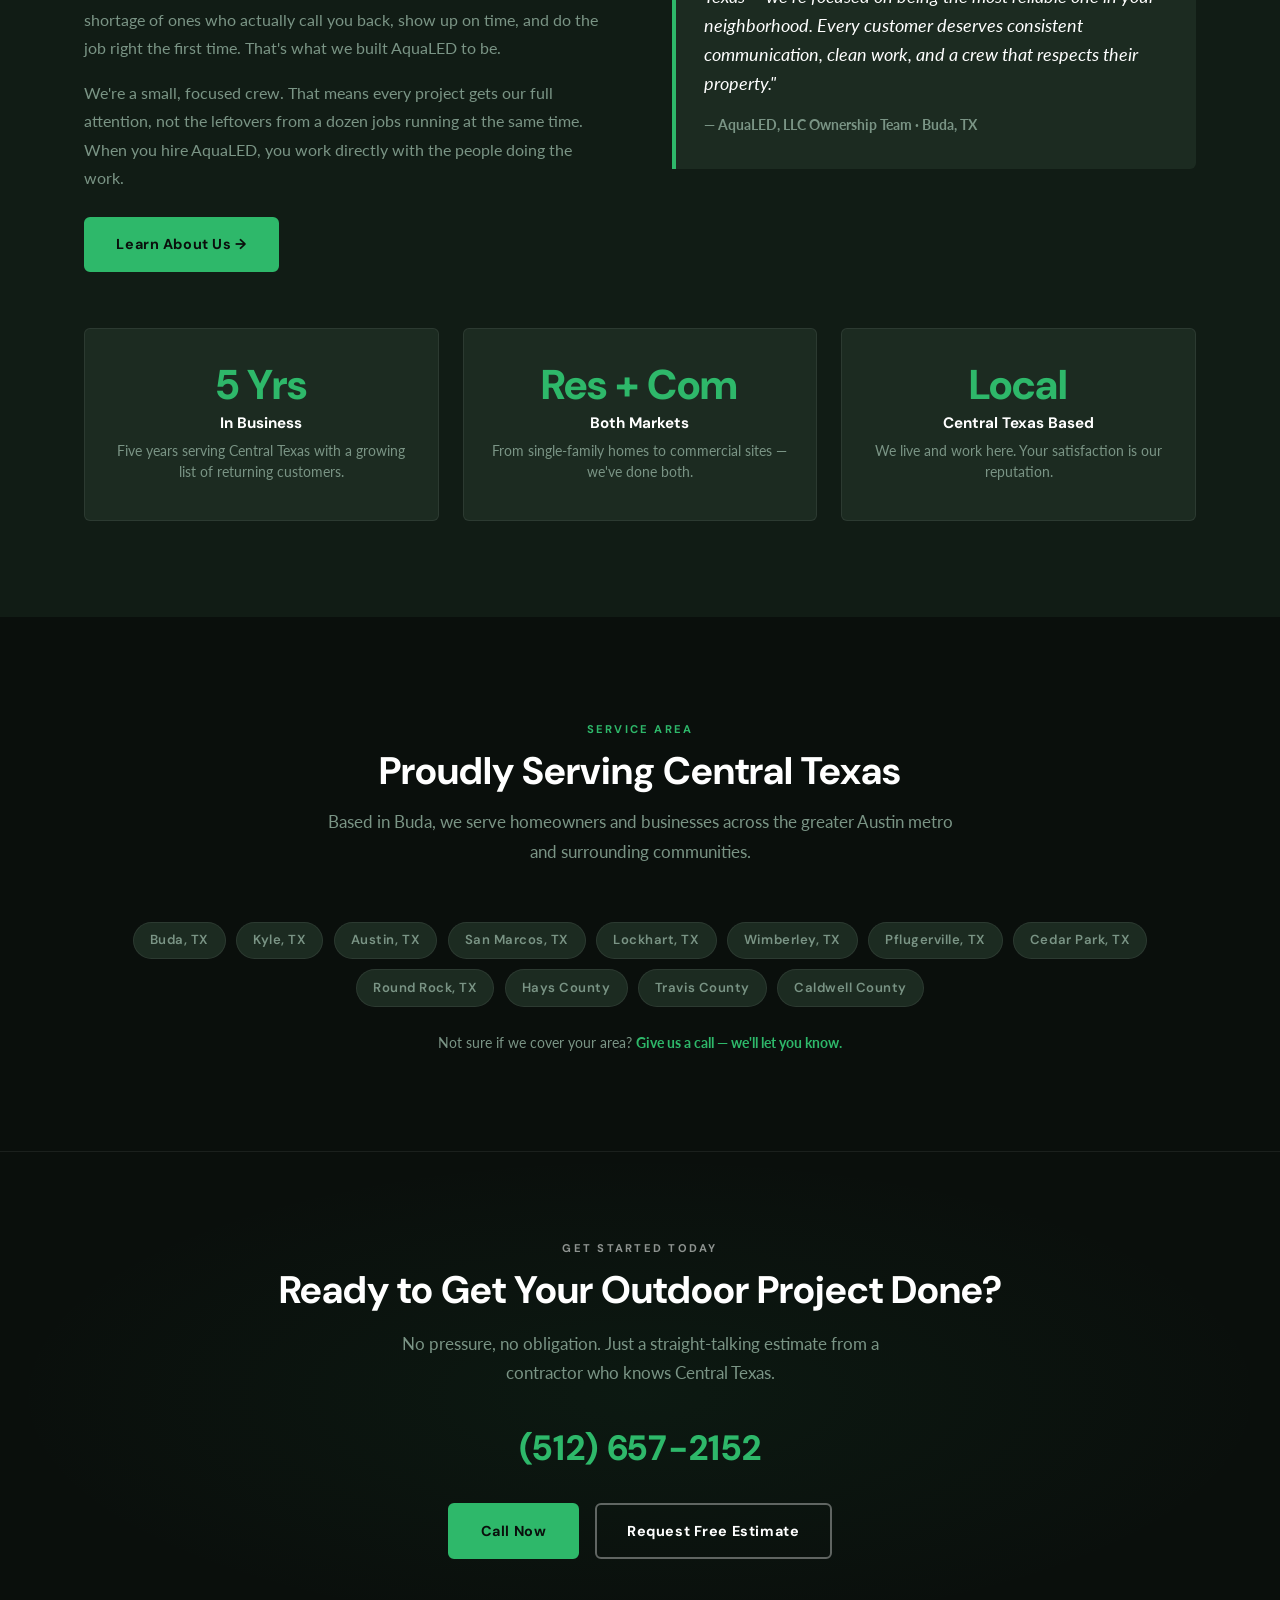
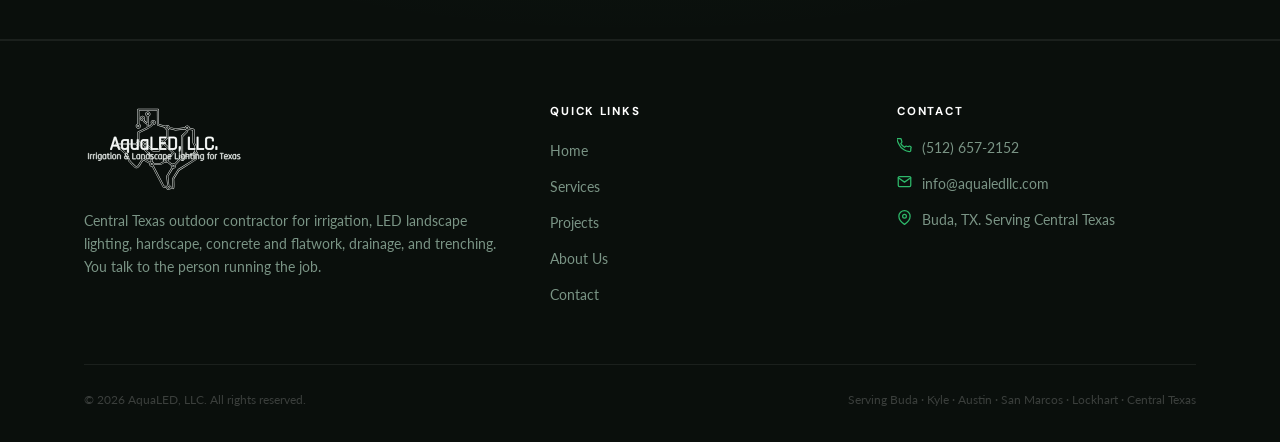
==== commit 92cacbec: "feat(home): lighten the hero and use the white logo Move recent projects under the trust bar, turn t" ====
--- a/index.html
+++ b/index.html
@@ -37,6 +37,8 @@
       position: relative;
       overflow: hidden;
       background: #0a0f0c;
+      margin: 0;
+      padding: 0;
     }
 
     .home-hero .hero-photo {
@@ -45,22 +47,33 @@
       width: 100%;
       height: 100%;
       object-fit: cover;
+      object-position: center 40%;
       z-index: 0;
     }
 
+    /* Gradient only on the text side so the blue-lit house stays visible. */
     .home-hero::before {
       content: '';
       position: absolute;
       inset: 0;
       z-index: 1;
-      background: linear-gradient(to bottom, rgba(10,15,12,0.6) 0%, rgba(10,15,12,0.4) 50%, rgba(10,15,12,0.85) 100%);
+      background:
+        linear-gradient(to right,
+          rgba(10,15,12,0.82) 0%,
+          rgba(10,15,12,0.55) 32%,
+          rgba(10,15,12,0.18) 58%,
+          rgba(10,15,12,0.04) 78%,
+          transparent 100%),
+        linear-gradient(to top,
+          rgba(10,15,12,0.45) 0%,
+          transparent 38%);
     }
 
     .home-hero .container,
     .home-hero .hero-scroll { position: relative; z-index: 2; }
 
     .hero-content {
-      max-width: 760px;
+      max-width: 640px;
     }
 
     .hero-badge {
@@ -99,6 +112,7 @@
       font-size: clamp(2.2rem, 5.5vw, 3.6rem);
       line-height: 1.1;
       margin-bottom: 1.25rem;
+      text-shadow: 0 2px 28px rgba(10,15,12,0.7);
     }
 
     .home-hero h1 em {
@@ -107,11 +121,12 @@
     }
 
     .hero-sub {
-      color: rgba(255,255,255,0.8);
+      color: rgba(255,255,255,0.88);
       font-size: clamp(1rem, 2vw, 1.2rem);
       max-width: 580px;
       margin-bottom: 2rem;
       line-height: 1.65;
+      text-shadow: 0 1px 16px rgba(10,15,12,0.75);
     }
 
     .hero-ctas {
@@ -197,6 +212,154 @@
     @media (max-width: 768px) {
       .why-intro { grid-template-columns: 1fr; gap: 2rem; }
     }
+
+    /* ── PROJECTS (photo-forward) ───────────────────── */
+    .projects-section { background: var(--black); }
+
+    .projects-feature {
+      display: grid;
+      grid-template-columns: 1.35fr 1fr;
+      gap: 1rem;
+      align-items: stretch;
+    }
+
+    .projects-feature .project-card {
+      background: var(--surface);
+      border: 1px solid var(--border);
+      border-radius: var(--radius);
+      overflow: hidden;
+      display: flex;
+      flex-direction: column;
+    }
+
+    .projects-feature .project-card.feature .project-img {
+      height: auto;
+      flex: 1;
+      min-height: 380px;
+    }
+
+    .projects-feature .project-card.feature .project-body h3 {
+      font-size: 1.25rem;
+    }
+
+    .projects-feature .project-side {
+      display: flex;
+      flex-direction: column;
+      gap: 1rem;
+    }
+
+    .projects-feature .project-side .project-card {
+      flex-direction: row;
+      min-height: 0;
+    }
+
+    .projects-feature .project-side .project-img {
+      width: 46%;
+      min-width: 140px;
+      height: auto;
+      min-height: 132px;
+      flex: 0 0 46%;
+    }
+
+    .projects-feature .project-side .project-body {
+      padding: 1rem 1.1rem;
+      display: flex;
+      flex-direction: column;
+      justify-content: center;
+    }
+
+    /* ── COMPACT SERVICES ───────────────────────────── */
+    .services-section { background: var(--charcoal); padding-top: 72px; padding-bottom: 72px; }
+
+    .services-compact {
+      display: grid;
+      grid-template-columns: 1fr 1fr;
+      gap: 0;
+      border-top: 1px solid var(--border);
+    }
+
+    a.service-tile {
+      display: grid;
+      grid-template-columns: 40px 1fr auto;
+      gap: 0.85rem;
+      align-items: center;
+      padding: 1.05rem 1rem;
+      border-bottom: 1px solid var(--border);
+      text-decoration: none;
+      color: inherit;
+      transition: background var(--transition);
+    }
+    a.service-tile:nth-child(odd) { border-right: 1px solid var(--border); }
+    a.service-tile:hover { background: var(--surface); }
+
+    .service-tile-icon {
+      width: 40px;
+      height: 40px;
+      border-radius: var(--radius);
+      background: var(--green-dim);
+      color: var(--green);
+      display: flex;
+      align-items: center;
+      justify-content: center;
+      flex-shrink: 0;
+    }
+
+    .service-tile-text strong {
+      display: block;
+      font-family: 'DM Sans', sans-serif;
+      font-size: 0.95rem;
+      font-weight: 700;
+      color: var(--white);
+      margin-bottom: 0.15rem;
+    }
+    .service-tile-text span {
+      display: block;
+      font-size: 0.82rem;
+      color: var(--muted);
+      line-height: 1.45;
+    }
+    .service-tile-arrow {
+      color: var(--green);
+      font-weight: 700;
+      font-size: 1.1rem;
+      padding-left: 0.25rem;
+    }
+
+    .why-grid-three {
+      grid-template-columns: repeat(3, 1fr);
+    }
+
+    @media (max-width: 900px) {
+      .projects-feature { grid-template-columns: 1fr; }
+      .projects-feature .project-card.feature .project-img { min-height: 260px; }
+    }
+
+    @media (max-width: 768px) {
+      .home-hero::before {
+        background:
+          linear-gradient(to bottom,
+            rgba(10,15,12,0.58) 0%,
+            rgba(10,15,12,0.28) 42%,
+            rgba(10,15,12,0.55) 100%),
+          linear-gradient(to right,
+            rgba(10,15,12,0.4) 0%,
+            rgba(10,15,12,0.1) 100%);
+      }
+      .why-grid-three { grid-template-columns: 1fr; }
+      .services-compact { grid-template-columns: 1fr; }
+      a.service-tile:nth-child(odd) { border-right: 0; }
+    }
+
+    @media (max-width: 520px) {
+      .projects-feature .project-side .project-card { flex-direction: column; }
+      .projects-feature .project-side .project-img {
+        width: 100%;
+        flex: none;
+        height: 160px;
+        min-height: 160px;
+      }
+    }
+
   </style>
 </head>
 <body>
@@ -272,9 +435,74 @@
   </div>
 
   <!-- ══════════════════════════════════════════════
-       SERVICES PREVIEW
+       REAL PROJECTS / RESULTS  (moved up, photo-forward)
   ══════════════════════════════════════════════ -->
-  <section>
+  <section class="projects-section">
+    <div class="container">
+      <div class="section-header">
+        <span class="section-label">Real Work. Real Results.</span>
+        <h2>Recent Projects in Central Texas</h2>
+        <p>Photos from jobs in this set. Martin Middle School fields and the Dripping Springs Sports Complex softball systems are named work, and neither has a photo here.</p>
+      </div>
+
+      <div class="projects-feature">
+        <div class="project-card feature">
+          <div class="project-img">
+            <img src="assets/photos/web/lighting-blue.jpg" width="1920" height="1440" alt="Residence at night with blue LED uplights on the trees and walls" decoding="async">
+          </div>
+          <div class="project-body">
+            <span class="project-tag">Landscape Lighting</span>
+            <h3>45-fixture dim-and-color lighting</h3>
+            <p>Residential install. Blue LED uplights on the trees and walls, with path lights along the drive.</p>
+          </div>
+        </div>
+
+        <div class="project-side">
+          <div class="project-card">
+            <div class="project-img">
+              <img src="assets/photos/web/bowie-trench.jpg" width="564" height="564" alt="Shoring and gravel bedding in the Bowie High School utility trench" loading="lazy" decoding="async">
+            </div>
+            <div class="project-body">
+              <span class="project-tag">Trenching</span>
+              <h3>Bowie High School</h3>
+              <p>About 1,500 linear feet excavated for new chiller and return lines. Shoring and gravel bedding in the trench.</p>
+            </div>
+          </div>
+
+          <div class="project-card">
+            <div class="project-img">
+              <img src="assets/photos/web/concrete-pads.jpg" width="640" height="480" alt="Square concrete pads poured in forms around a tree" loading="lazy" decoding="async">
+            </div>
+            <div class="project-body">
+              <span class="project-tag">Concrete</span>
+              <h3>Poured pads around a tree</h3>
+              <p>Square concrete pads still in their forms, set around a tree.</p>
+            </div>
+          </div>
+
+          <div class="project-card">
+            <div class="project-img">
+              <img src="assets/photos/web/irrigation-pump.jpg" width="1050" height="1400" alt="Irrigation pump on a concrete pad piped to a valve box beside a storage tank" loading="lazy" decoding="async">
+            </div>
+            <div class="project-body">
+              <span class="project-tag">Irrigation</span>
+              <h3>Irrigation pump and valve box</h3>
+              <p>A pump on a pad, piped to a valve box beside a storage tank.</p>
+            </div>
+          </div>
+        </div>
+      </div>
+
+      <div class="text-center mt-2">
+        <a href="gallery.html" class="btn btn-dark">View All Projects →</a>
+      </div>
+    </div>
+  </section>
+
+  <!-- ══════════════════════════════════════════════
+       SERVICES PREVIEW  (compact tiles)
+  ══════════════════════════════════════════════ -->
+  <section class="services-section">
     <div class="container">
       <div class="section-header">
         <span class="section-label">What We Do</span>
@@ -282,135 +510,72 @@
         <p>Irrigation, LED landscape lighting, hardscape, concrete and flatwork, drainage, and trenching. One crew, from the trench to the finish.</p>
       </div>
 
-      <div class="services-grid">
-        <div class="service-card">
-          <div class="service-card-body">
-            <div class="service-icon">
-              <svg width="24" height="24" viewBox="0 0 24 24" fill="none" stroke="currentColor" stroke-width="2" stroke-linecap="round" stroke-linejoin="round"><path d="M12 2.69l5.66 5.66a8 8 0 11-11.31 0z"/></svg>
-            </div>
-            <h3>Irrigation</h3>
-            <p>New systems and repairs. Zone layout, controllers, heads, and lines for homes and commercial sites.</p>
-            <a href="services.html#irrigation" class="card-link">Learn More →</a>
-          </div>
-        </div>
-
-        <div class="service-card">
-          <div class="service-card-body">
-            <div class="service-icon">
-              <svg width="24" height="24" viewBox="0 0 24 24" fill="none" stroke="currentColor" stroke-width="2" stroke-linecap="round" stroke-linejoin="round"><circle cx="12" cy="12" r="5"/><line x1="12" y1="1" x2="12" y2="3"/><line x1="12" y1="21" x2="12" y2="23"/><line x1="4.22" y1="4.22" x2="5.64" y2="5.64"/><line x1="18.36" y1="18.36" x2="19.78" y2="19.78"/><line x1="1" y1="12" x2="3" y2="12"/><line x1="21" y1="12" x2="23" y2="12"/><line x1="4.22" y1="19.78" x2="5.64" y2="18.36"/><line x1="18.36" y1="5.64" x2="19.78" y2="4.22"/></svg>
-            </div>
-            <h3>Landscape Lighting (LED)</h3>
-            <p>Low-voltage LED uplights, path lights, and dim-and-color installs. Wire buried, fixtures set.</p>
-            <a href="services.html#lighting" class="card-link">Learn More →</a>
-          </div>
-        </div>
-
-        <div class="service-card">
-          <div class="service-card-body">
-            <div class="service-icon">
-              <svg width="24" height="24" viewBox="0 0 24 24" fill="none" stroke="currentColor" stroke-width="2" stroke-linecap="round" stroke-linejoin="round"><rect x="3" y="3" width="7" height="7"/><rect x="14" y="3" width="7" height="7"/><rect x="3" y="14" width="7" height="7"/><rect x="14" y="14" width="7" height="7"/></svg>
-            </div>
-            <h3>Hardscape</h3>
-            <p>Patios, walkways, fences, and the edges that hold a planting bed. Built to sit with the irrigation and lighting.</p>
-            <a href="services.html#hardscape" class="card-link">Learn More →</a>
-          </div>
-        </div>
-
-        <div class="service-card">
-          <div class="service-card-body">
-            <div class="service-icon">
-              <svg width="24" height="24" viewBox="0 0 24 24" fill="none" stroke="currentColor" stroke-width="2" stroke-linecap="round" stroke-linejoin="round"><polygon points="12 2 2 7 12 12 22 7 12 2"/><polyline points="2 17 12 22 22 17"/><polyline points="2 12 12 17 22 12"/></svg>
-            </div>
-            <h3>Concrete &amp; Flatwork</h3>
-            <p>Driveways, sidewalks, slabs, pads, and foundations. Flatwork from a small residential pad to a larger pour.</p>
-            <a href="services.html#concrete" class="card-link">Learn More →</a>
-          </div>
-        </div>
-
-        <div class="service-card">
-          <div class="service-card-body">
-            <div class="service-icon">
-              <svg width="24" height="24" viewBox="0 0 24 24" fill="none" stroke="currentColor" stroke-width="2" stroke-linecap="round" stroke-linejoin="round"><path d="M12 2v6"/><path d="M8 8c0 4 8 4 8 8s-8 4-8 8"/><path d="M4 20h16"/></svg>
-            </div>
-            <h3>Drainage</h3>
-            <p>French drains, channel drains, downspouts, and grading so water leaves the foundation instead of sitting on it.</p>
-            <a href="services.html#drainage" class="card-link">Learn More →</a>
-          </div>
-        </div>
-
-        <div class="service-card">
-          <div class="service-card-body">
-            <div class="service-icon">
-              <svg width="24" height="24" viewBox="0 0 24 24" fill="none" stroke="currentColor" stroke-width="2" stroke-linecap="round" stroke-linejoin="round"><path d="M2 18h20"/><path d="M4 18l3-8h10l3 8"/><path d="M8 18V10"/><path d="M16 18V10"/></svg>
-            </div>
-            <h3>Trenching &amp; Underground Utilities</h3>
-            <p>Irrigation mains, conduit, and lighting wire. The trench sized to the job, and the ground put back.</p>
-            <a href="services.html#trenching" class="card-link">Learn More →</a>
-          </div>
-        </div>
-      </div>
-    </div>
-  </section>
-
-  <!-- ══════════════════════════════════════════════
-       REAL PROJECTS / RESULTS
-  ══════════════════════════════════════════════ -->
-  <section class="bg-offwhite">
-    <div class="container">
-      <div class="section-header">
-        <span class="section-label">Real Work. Real Results.</span>
-        <h2>Recent Projects in Central Texas</h2>
-        <p>Photos from jobs in this set. Martin Middle School fields and the Dripping Springs Sports Complex softball systems are named work, and neither has a photo here.</p>
-      </div>
-
-      <div class="projects-grid">
-        <div class="project-card">
-          <div class="project-img">
-            <img src="assets/photos/web/bowie-trench.jpg" width="564" height="564" alt="Shoring and gravel bedding in the Bowie High School utility trench" loading="lazy" decoding="async">
-          </div>
-          <div class="project-body">
-            <span class="project-tag">Trenching</span>
-            <h3>Bowie High School</h3>
-            <p>About 1,500 linear feet excavated for new chiller and return lines. Shoring and gravel bedding in the trench.</p>
-          </div>
-        </div>
-
-        <div class="project-card">
-          <div class="project-img">
-            <img src="assets/photos/web/lighting-blue.jpg" width="1920" height="1440" alt="Residence at night with blue LED uplights on the trees and walls" loading="lazy" decoding="async">
-          </div>
-          <div class="project-body">
-            <span class="project-tag">Landscape Lighting</span>
-            <h3>45-fixture dim-and-color lighting</h3>
-            <p>Residential install. Blue LED uplights on the trees and walls, with path lights along the drive.</p>
-          </div>
-        </div>
-
-        <div class="project-card">
-          <div class="project-img">
-            <img src="assets/photos/web/concrete-pads.jpg" width="640" height="480" alt="Square concrete pads poured in forms around a tree" loading="lazy" decoding="async">
-          </div>
-          <div class="project-body">
-            <span class="project-tag">Concrete</span>
-            <h3>Poured pads around a tree</h3>
-            <p>Square concrete pads still in their forms, set around a tree.</p>
-          </div>
-        </div>
-
-        <div class="project-card">
-          <div class="project-img">
-            <img src="assets/photos/web/irrigation-pump.jpg" width="1050" height="1400" alt="Irrigation pump on a concrete pad piped to a valve box beside a storage tank" loading="lazy" decoding="async">
-          </div>
-          <div class="project-body">
-            <span class="project-tag">Irrigation</span>
-            <h3>Irrigation pump and valve box</h3>
-            <p>A pump on a pad, piped to a valve box beside a storage tank.</p>
-          </div>
-        </div>
-      </div>
-
-      <div class="text-center mt-2">
-        <a href="gallery.html" class="btn btn-dark">View All Projects →</a>
+      <div class="services-compact">
+        <a class="service-tile" href="services.html#irrigation">
+          <span class="service-tile-icon">
+            <svg width="20" height="20" viewBox="0 0 24 24" fill="none" stroke="currentColor" stroke-width="2" stroke-linecap="round" stroke-linejoin="round"><path d="M12 2.69l5.66 5.66a8 8 0 11-11.31 0z"/></svg>
+          </span>
+          <span class="service-tile-text">
+            <strong>Irrigation</strong>
+            <span>New systems and repairs. Zone layout, controllers, heads, and lines for homes and commercial sites.</span>
+          </span>
+          <span class="service-tile-arrow" aria-hidden="true">→</span>
+        </a>
+
+        <a class="service-tile" href="services.html#lighting">
+          <span class="service-tile-icon">
+            <svg width="20" height="20" viewBox="0 0 24 24" fill="none" stroke="currentColor" stroke-width="2" stroke-linecap="round" stroke-linejoin="round"><circle cx="12" cy="12" r="5"/><line x1="12" y1="1" x2="12" y2="3"/><line x1="12" y1="21" x2="12" y2="23"/><line x1="4.22" y1="4.22" x2="5.64" y2="5.64"/><line x1="18.36" y1="18.36" x2="19.78" y2="19.78"/><line x1="1" y1="12" x2="3" y2="12"/><line x1="21" y1="12" x2="23" y2="12"/><line x1="4.22" y1="19.78" x2="5.64" y2="18.36"/><line x1="18.36" y1="5.64" x2="19.78" y2="4.22"/></svg>
+          </span>
+          <span class="service-tile-text">
+            <strong>Landscape Lighting (LED)</strong>
+            <span>Low-voltage LED uplights, path lights, and dim-and-color installs. Wire buried, fixtures set.</span>
+          </span>
+          <span class="service-tile-arrow" aria-hidden="true">→</span>
+        </a>
+
+        <a class="service-tile" href="services.html#hardscape">
+          <span class="service-tile-icon">
+            <svg width="20" height="20" viewBox="0 0 24 24" fill="none" stroke="currentColor" stroke-width="2" stroke-linecap="round" stroke-linejoin="round"><rect x="3" y="3" width="7" height="7"/><rect x="14" y="3" width="7" height="7"/><rect x="3" y="14" width="7" height="7"/><rect x="14" y="14" width="7" height="7"/></svg>
+          </span>
+          <span class="service-tile-text">
+            <strong>Hardscape</strong>
+            <span>Patios, walkways, fences, and the edges that hold a planting bed. Built to sit with the irrigation and lighting.</span>
+          </span>
+          <span class="service-tile-arrow" aria-hidden="true">→</span>
+        </a>
+
+        <a class="service-tile" href="services.html#concrete">
+          <span class="service-tile-icon">
+            <svg width="20" height="20" viewBox="0 0 24 24" fill="none" stroke="currentColor" stroke-width="2" stroke-linecap="round" stroke-linejoin="round"><polygon points="12 2 2 7 12 12 22 7 12 2"/><polyline points="2 17 12 22 22 17"/><polyline points="2 12 12 17 22 12"/></svg>
+          </span>
+          <span class="service-tile-text">
+            <strong>Concrete &amp; Flatwork</strong>
+            <span>Driveways, sidewalks, slabs, pads, and foundations. Flatwork from a small residential pad to a larger pour.</span>
+          </span>
+          <span class="service-tile-arrow" aria-hidden="true">→</span>
+        </a>
+
+        <a class="service-tile" href="services.html#drainage">
+          <span class="service-tile-icon">
+            <svg width="20" height="20" viewBox="0 0 24 24" fill="none" stroke="currentColor" stroke-width="2" stroke-linecap="round" stroke-linejoin="round"><path d="M12 2v6"/><path d="M8 8c0 4 8 4 8 8s-8 4-8 8"/><path d="M4 20h16"/></svg>
+          </span>
+          <span class="service-tile-text">
+            <strong>Drainage</strong>
+            <span>French drains, channel drains, downspouts, and grading so water leaves the foundation instead of sitting on it.</span>
+          </span>
+          <span class="service-tile-arrow" aria-hidden="true">→</span>
+        </a>
+
+        <a class="service-tile" href="services.html#trenching">
+          <span class="service-tile-icon">
+            <svg width="20" height="20" viewBox="0 0 24 24" fill="none" stroke="currentColor" stroke-width="2" stroke-linecap="round" stroke-linejoin="round"><path d="M2 18h20"/><path d="M4 18l3-8h10l3 8"/><path d="M8 18V10"/><path d="M16 18V10"/></svg>
+          </span>
+          <span class="service-tile-text">
+            <strong>Trenching &amp; Underground Utilities</strong>
+            <span>Irrigation mains, conduit, and lighting wire. The trench sized to the job, and the ground put back.</span>
+          </span>
+          <span class="service-tile-arrow" aria-hidden="true">→</span>
+        </a>
       </div>
     </div>
   </section>
@@ -438,12 +603,7 @@
         </div>
       </div>
 
-      <div class="why-grid">
-        <div class="why-item">
-          <div class="why-number">100%</div>
-          <h3>Jobs Done Right</h3>
-          <p>We don't cut corners. Every install is built to last and to code.</p>
-        </div>
+      <div class="why-grid why-grid-three">
         <div class="why-item">
           <div class="why-number">5 Yrs</div>
           <h3>In Business</h3>
@@ -515,4 +675,5 @@
   <div id="footer-placeholder"></div>
 
 </body>
+
 </html>
--- a/style.css
+++ b/style.css
@@ -167,14 +167,13 @@
   line-height: 1.1;
 }
 
-/* Navy logo on a light chip so the wordmark stays readable on the dark header and footer. */
+/* White wordmark from fulllogo_white.svg. No chip. */
 .logo-img {
   display: block;
   height: 72px;
   width: auto;
-  background: #edf2ee;
-  border-radius: 4px;
-  padding: 3px 8px;
+  background: transparent;
+  padding: 0;
 }
 
 .footer-brand .logo-img {
@@ -768,6 +767,50 @@
   .trust-items { grid-template-columns: 1fr 1fr; }
 }
 
+/* Mobile call / text bar. Hidden on wider screens. */
+.mobile-cta-bar { display: none; }
+
+@media (max-width: 768px) {
+  .mobile-cta-bar {
+    display: flex;
+    position: fixed;
+    bottom: 0;
+    left: 0;
+    right: 0;
+    z-index: 1100;
+    gap: 0.6rem;
+    padding: 0.7rem 0.85rem calc(0.7rem + env(safe-area-inset-bottom, 0px));
+    background: rgba(10,15,12,0.95);
+    backdrop-filter: blur(12px);
+    border-top: 1px solid var(--border);
+  }
+  .mobile-cta-bar a {
+    flex: 1;
+    display: inline-flex;
+    align-items: center;
+    justify-content: center;
+    gap: 0.45rem;
+    padding: 0.85rem 0.75rem;
+    border-radius: var(--radius);
+    font-family: 'DM Sans', sans-serif;
+    font-weight: 700;
+    font-size: 0.95rem;
+    letter-spacing: 0.04em;
+    text-decoration: none;
+  }
+  .mobile-cta-bar .cta-call {
+    background: var(--green);
+    color: var(--black);
+    border: 2px solid var(--green);
+  }
+  .mobile-cta-bar .cta-text {
+    background: transparent;
+    color: var(--white);
+    border: 2px solid rgba(255,255,255,0.35);
+  }
+  body { padding-bottom: 84px; }
+}
+
 @media (max-width: 600px) {
   section { padding: 64px 0; }
   .footer-grid { grid-template-columns: 1fr; gap: 2rem; }
